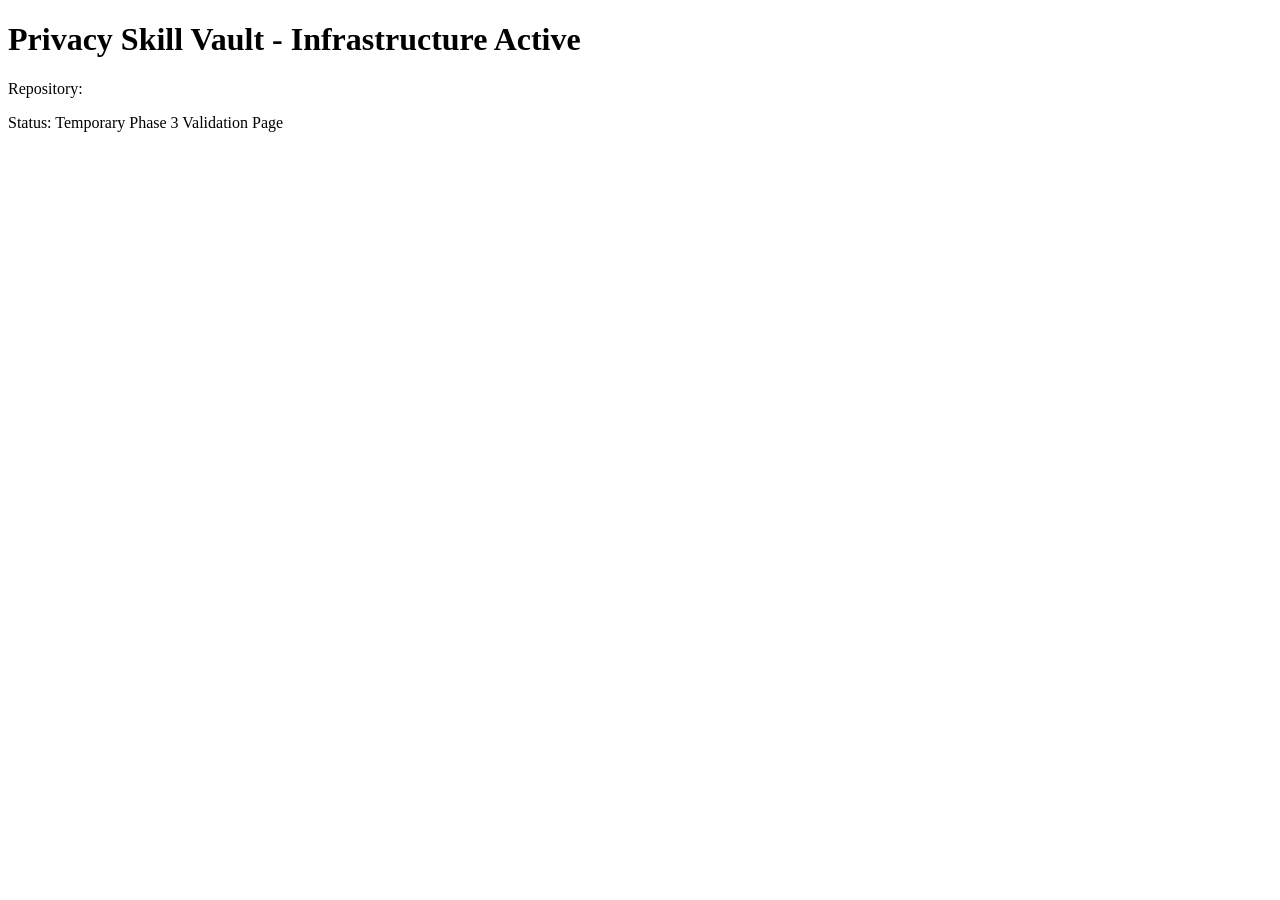
==== index.html @ 4895da02 "Add initial HTML structure for privacy skill vault" ====
<!DOCTYPE html>
<html lang="en">
<head>
    <meta charset="UTF-8">
    <title>Privacy Skill Vault - Infrastructure Test</title>
</head>
<body>
    <h1>Privacy Skill Vault - Infrastructure Active</h1>
    <p>Repository: <tools-vault></p>
    <p>Status: Temporary Phase 3 Validation Page</p>
</body>
</html>
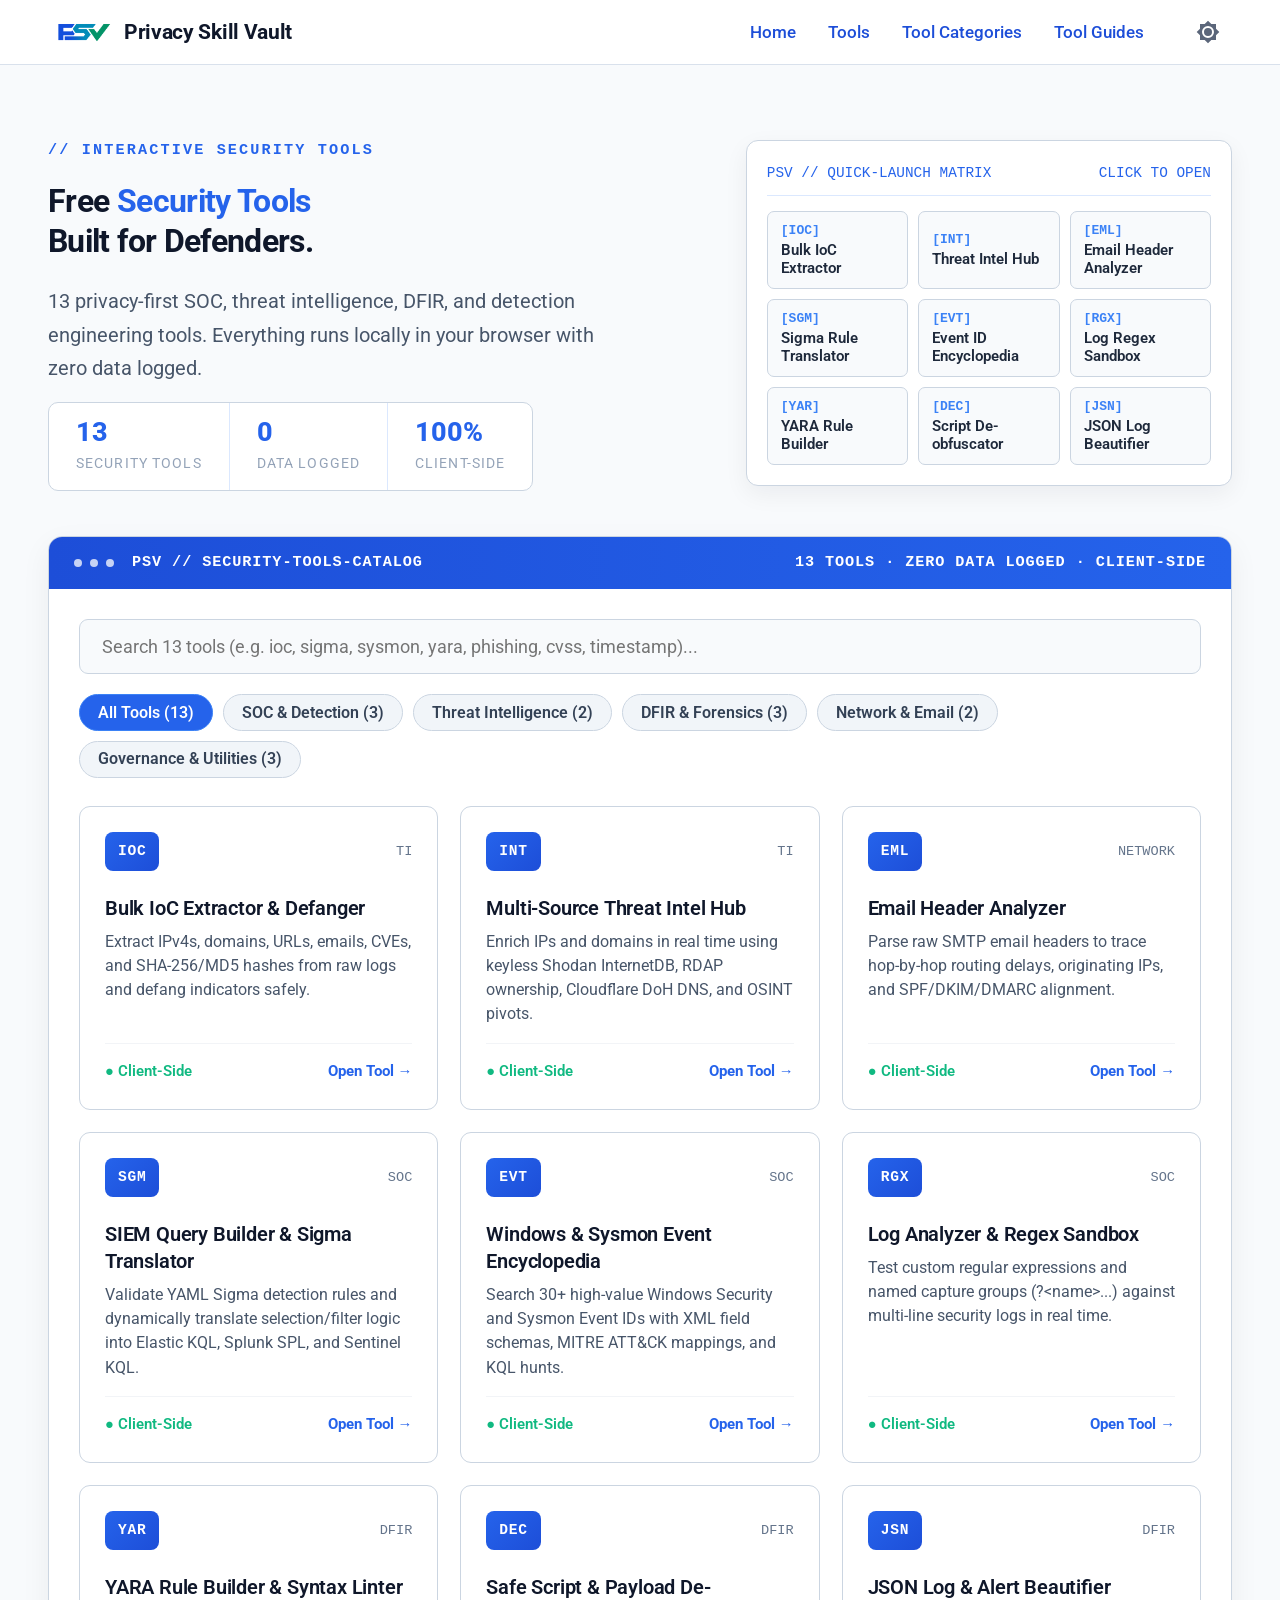
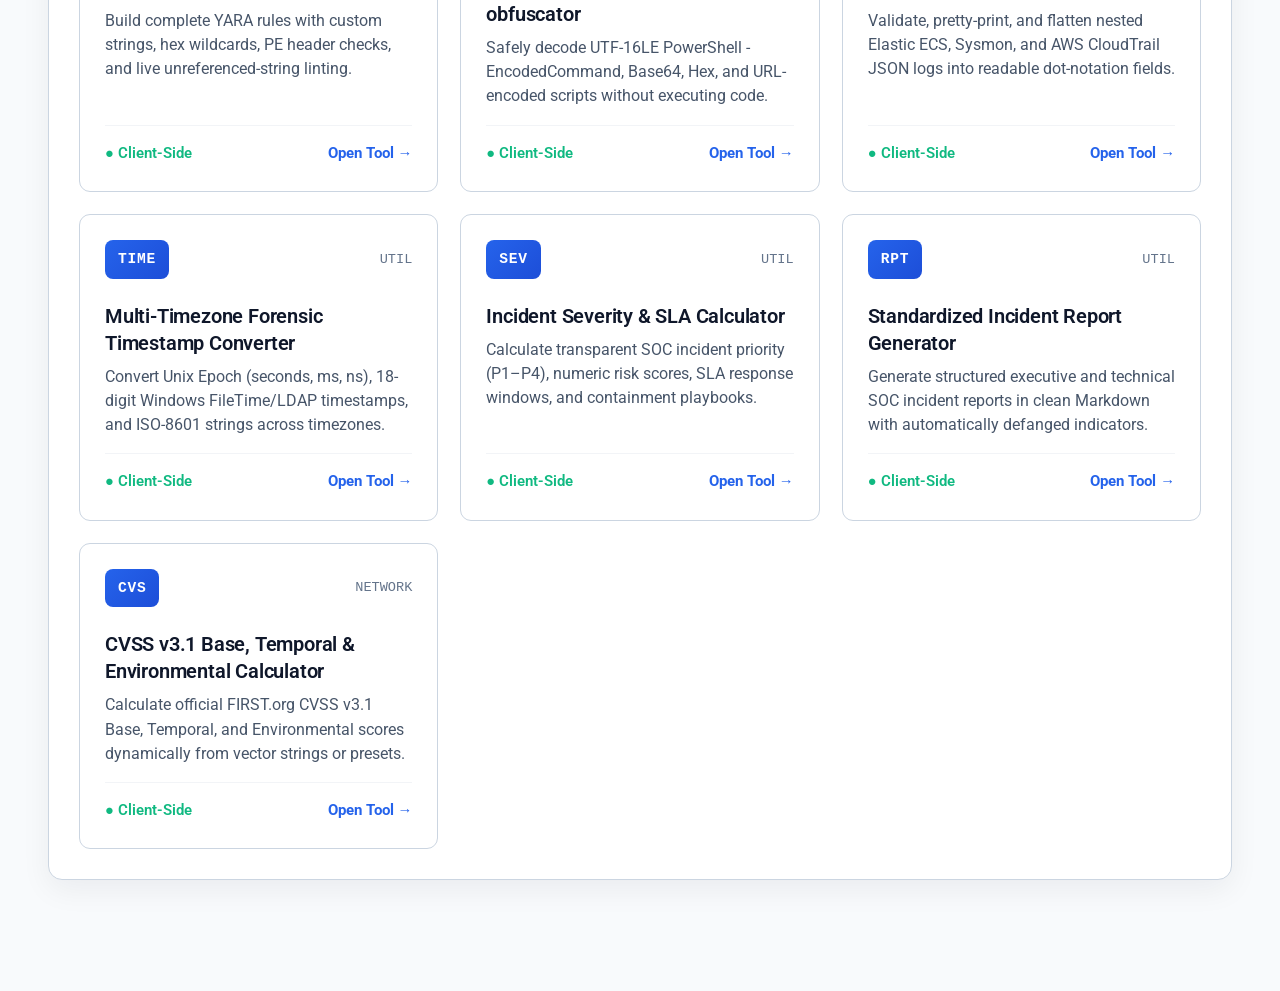
==== commit b11ad8e7: "Deployed 939da34 with MkDocs version: 1.6.1" ====
--- a/index.html
+++ b/index.html
@@ -1,12 +1,346 @@
-<!DOCTYPE html>
-<html lang="en">
-<head>
-    <meta charset="UTF-8">
-    <title>Privacy Skill Vault - Infrastructure Test</title>
-</head>
-<body>
-    <h1>Privacy Skill Vault - Infrastructure Active</h1>
-    <p>Repository: <tools-vault></p>
-    <p>Status: Temporary Phase 3 Validation Page</p>
-</body>
-</html>
+
+<!doctype html>
+<html lang="en" class="no-js">
+  <head>
+    
+      <meta charset="utf-8">
+      <meta name="viewport" content="width=device-width,initial-scale=1">
+      
+        <meta name="description" content="Privacy-first browser-based SOC and blue-team utilities">
+      
+      
+        <meta name="author" content="Privacy Skill Vault">
+      
+      
+        <link rel="canonical" href="https://tools.privacyskillvault.com/">
+      
+      
+      
+      
+        
+      
+      
+      <link rel="icon" href="assets/branding/favicon.ico">
+      <meta name="generator" content="mkdocs-1.6.1, mkdocs-material-9.7.7">
+    
+    
+      
+        <title>Privacy Skill Vault</title>
+      
+    
+    
+      <link rel="stylesheet" href="assets/stylesheets/main.ec1eaa64.min.css">
+      
+        
+        <link rel="stylesheet" href="assets/stylesheets/palette.ab4e12ef.min.css">
+      
+      
+
+
+    
+    
+      
+    
+    
+      
+        
+        
+        <link rel="preconnect" href="https://fonts.gstatic.com" crossorigin>
+        <link rel="stylesheet" href="https://fonts.googleapis.com/css?family=Roboto:300,300i,400,400i,700,700i%7CRoboto+Mono:400,400i,700,700i&display=fallback">
+        <style>:root{--md-text-font:"Roboto";--md-code-font:"Roboto Mono"}</style>
+      
+    
+    
+      <link rel="stylesheet" href="assets/css/psv-tools.css">
+    
+      <link rel="stylesheet" href="stylesheets/extra.css">
+    
+      <link rel="stylesheet" href="stylesheets/tools.css">
+    
+    <script>__md_scope=new URL(".",location),__md_hash=e=>[...e].reduce(((e,_)=>(e<<5)-e+_.charCodeAt(0)),0),__md_get=(e,_=localStorage,t=__md_scope)=>JSON.parse(_.getItem(t.pathname+"."+e)),__md_set=(e,_,t=localStorage,a=__md_scope)=>{try{t.setItem(a.pathname+"."+e,JSON.stringify(_))}catch(e){}}</script>
+    
+      
+
+    
+    
+  </head>
+  
+  
+    
+    
+      
+    
+    
+    
+    
+    <body dir="ltr" data-md-color-scheme="default" data-md-color-primary="slate" data-md-color-accent="indigo">
+  
+    
+    <input class="md-toggle" data-md-toggle="drawer" type="checkbox" id="__drawer" autocomplete="off">
+    <input class="md-toggle" data-md-toggle="search" type="checkbox" id="__search" autocomplete="off">
+    <label class="md-overlay" for="__drawer"></label>
+    <div data-md-component="skip">
+      
+        
+        <a href="#security-tools" class="md-skip">
+          Skip to content
+        </a>
+      
+    </div>
+    <div data-md-component="announce">
+      
+    </div>
+    
+    
+      <header class="md-header" data-md-component="header">
+  <nav class="md-header__inner md-grid" aria-label="header.title">
+    <a href="https://tools.privacyskillvault.com/" title="Privacy Skill Vault" class="md-header__button md-logo" aria-label="Privacy Skill Vault">
+      <img src="assets/branding/PSV-colored.png" alt="Privacy Skill Vault Logo">
+    </a>
+    <div class="md-header__title" data-md-component="header-title">
+      <div class="md-header__ellipsis">
+        <span class="psv-brand-title">Privacy Skill Vault</span>
+      </div>
+    </div>
+    <nav id="psv-global-nav" class="psv-global-nav" aria-label="Global Navigation">
+      <ul class="psv-global-nav__list">
+        <li class="psv-global-nav__item">
+          <a href="." class="psv-global-nav__link">Home</a>
+        </li>
+        <li class="psv-global-nav__item">
+          <a href="tools/" class="psv-global-nav__link">Tools</a>
+        </li>
+        <li class="psv-global-nav__item">
+          <a href="tool-categories/" class="psv-global-nav__link">Tool Categories</a>
+        </li>
+        <li class="psv-global-nav__item">
+          <a href="tool-guides/" class="psv-global-nav__link">Tool Guides</a>
+        </li>
+      </ul>
+    </nav>
+    
+      
+        <form class="md-header__option" data-md-component="palette">
+  
+    
+    
+    
+    <input class="md-option" data-md-color-media="(prefers-color-scheme: light)" data-md-color-scheme="default" data-md-color-primary="slate" data-md-color-accent="indigo"  aria-label="Switch to dark mode"  type="radio" name="__palette" id="__palette_0">
+    
+      <label class="md-header__button md-icon" title="Switch to dark mode" for="__palette_1" hidden>
+        <svg xmlns="http://www.w3.org/2000/svg" viewBox="0 0 24 24"><path d="M12 8a4 4 0 0 0-4 4 4 4 0 0 0 4 4 4 4 0 0 0 4-4 4 4 0 0 0-4-4m0 10a6 6 0 0 1-6-6 6 6 0 0 1 6-6 6 6 0 0 1 6 6 6 6 0 0 1-6 6m8-9.31V4h-4.69L12 .69 8.69 4H4v4.69L.69 12 4 15.31V20h4.69L12 23.31 15.31 20H20v-4.69L23.31 12z"/></svg>
+      </label>
+    
+  
+    
+    
+    
+    <input class="md-option" data-md-color-media="(prefers-color-scheme: dark)" data-md-color-scheme="slate" data-md-color-primary="slate" data-md-color-accent="cyan"  aria-label="Switch to light mode"  type="radio" name="__palette" id="__palette_1">
+    
+      <label class="md-header__button md-icon" title="Switch to light mode" for="__palette_0" hidden>
+        <svg xmlns="http://www.w3.org/2000/svg" viewBox="0 0 24 24"><path d="M12 18c-.89 0-1.74-.2-2.5-.55C11.56 16.5 13 14.42 13 12s-1.44-4.5-3.5-5.45C10.26 6.2 11.11 6 12 6a6 6 0 0 1 6 6 6 6 0 0 1-6 6m8-9.31V4h-4.69L12 .69 8.69 4H4v4.69L.69 12 4 15.31V20h4.69L12 23.31 15.31 20H20v-4.69L23.31 12z"/></svg>
+      </label>
+    
+  
+</form>
+      
+    
+    <button
+      type="button"
+      class="psv-mobile-menu-toggle"
+      aria-expanded="false"
+      aria-controls="psv-global-nav"
+      aria-label="Toggle navigation menu"
+      onclick="
+        const nav = document.getElementById('psv-global-nav');
+        const isOpen = nav.classList.toggle('psv-global-nav--open');
+        this.setAttribute('aria-expanded', isOpen ? 'true' : 'false');
+      "
+      onkeydown="
+        if (event.key === 'Enter' || event.key === ' ') {
+          event.preventDefault();
+          const nav = document.getElementById('psv-global-nav');
+          const isOpen = nav.classList.toggle('psv-global-nav--open');
+          this.setAttribute('aria-expanded', isOpen ? 'true' : 'false');
+        }
+      "
+    >
+      <svg xmlns="http://www.w3.org/2000/svg" viewBox="0 0 24 24" width="24" height="24" fill="none" stroke="currentColor" stroke-width="2" stroke-linecap="round" stroke-linejoin="round">
+        <line x1="3" y1="12" x2="21" y2="12"></line>
+        <line x1="3" y1="6" x2="21" y2="6"></line>
+        <line x1="3" y1="18" x2="21" y2="18"></line>
+      </svg>
+    </button>
+  </nav>
+</header>
+    
+    <div class="md-container" data-md-component="container">
+      
+      
+        
+          
+        
+      
+      <main class="md-main" data-md-component="main">
+        <div class="md-main__inner md-grid">
+          
+            
+              
+              <div class="md-sidebar md-sidebar--primary" data-md-component="sidebar" data-md-type="navigation" >
+                <div class="md-sidebar__scrollwrap">
+                  <div class="md-sidebar__inner">
+                    
+
+
+
+<nav class="md-nav md-nav--primary" aria-label="Navigation" data-md-level="0">
+  <label class="md-nav__title" for="__drawer">
+    <a href="." title="Privacy Skill Vault" class="md-nav__button md-logo" aria-label="Privacy Skill Vault" data-md-component="logo">
+      
+  <img src="assets/branding/PSV-colored.png" alt="logo">
+
+    </a>
+    Privacy Skill Vault
+  </label>
+  
+  <ul class="md-nav__list" data-md-scrollfix>
+    
+      
+      
+  
+  
+    
+  
+  
+  
+    <li class="md-nav__item md-nav__item--active">
+      
+      <input class="md-nav__toggle md-toggle" type="checkbox" id="__toc">
+      
+      
+        
+      
+      
+      <a href="." class="md-nav__link md-nav__link--active">
+        
+  
+  
+  <span class="md-ellipsis">
+    
+  
+    Tools
+  
+
+    
+  </span>
+  
+  
+
+      </a>
+      
+    </li>
+  
+
+    
+  </ul>
+</nav>
+                  </div>
+                </div>
+              </div>
+            
+            
+              
+              <div class="md-sidebar md-sidebar--secondary" data-md-component="sidebar" data-md-type="toc" >
+                <div class="md-sidebar__scrollwrap">
+                  <div class="md-sidebar__inner">
+                    
+
+<nav class="md-nav md-nav--secondary" aria-label="Table of contents">
+  
+  
+  
+    
+  
+  
+</nav>
+                  </div>
+                </div>
+              </div>
+            
+          
+          
+            <div class="md-content" data-md-component="content">
+              
+              <article class="md-content__inner md-typeset">
+                
+                  
+
+
+
+<h1 id="security-tools">Security Tools<a class="headerlink" href="#security-tools" title="Permanent link">&para;</a></h1>
+<div id="psv-workbench-root"></div>
+
+
+
+
+
+
+
+
+
+
+
+
+                
+              </article>
+            </div>
+          
+          
+<script>var target=document.getElementById(location.hash.slice(1));target&&target.name&&(target.checked=target.name.startsWith("__tabbed_"))</script>
+        </div>
+        
+          <button type="button" class="md-top md-icon" data-md-component="top" hidden>
+  
+  <svg xmlns="http://www.w3.org/2000/svg" viewBox="0 0 24 24"><path d="M13 20h-2V8l-5.5 5.5-1.42-1.42L12 4.16l7.92 7.92-1.42 1.42L13 8z"/></svg>
+  Back to top
+</button>
+        
+      </main>
+      
+        <footer class="md-footer">
+  
+  <div class="md-footer-meta md-typeset">
+    <div class="md-footer-meta__inner md-grid">
+      <div class="md-copyright">
+  
+  
+    Made with
+    <a href="https://squidfunk.github.io/mkdocs-material/" target="_blank" rel="noopener">
+      Material for MkDocs
+    </a>
+  
+</div>
+      
+    </div>
+  </div>
+</footer>
+      
+    </div>
+    <div class="md-dialog" data-md-component="dialog">
+      <div class="md-dialog__inner md-typeset"></div>
+    </div>
+    
+    
+    
+      
+      
+      <script id="__config" type="application/json">{"annotate": null, "base": ".", "features": ["navigation.instant", "navigation.tracking", "navigation.top", "content.code.copy", "content.action.view"], "search": "assets/javascripts/workers/search.2c215733.min.js", "tags": null, "translations": {"clipboard.copied": "Copied to clipboard", "clipboard.copy": "Copy to clipboard", "search.result.more.one": "1 more on this page", "search.result.more.other": "# more on this page", "search.result.none": "No matching documents", "search.result.one": "1 matching document", "search.result.other": "# matching documents", "search.result.placeholder": "Type to start searching", "search.result.term.missing": "Missing", "select.version": "Select version"}, "version": null}</script>
+    
+    
+      <script src="assets/javascripts/bundle.d7400e89.min.js"></script>
+      
+        <script src="javascripts/tools.js"></script>
+      
+    
+  </body>
+</html>
--- a/assets/stylesheets/main.ec1eaa64.min.css
+++ b/assets/stylesheets/main.ec1eaa64.min.css
@@ -0,0 +1 @@
+@charset "UTF-8";html{-webkit-text-size-adjust:none;-moz-text-size-adjust:none;text-size-adjust:none;box-sizing:border-box}*,:after,:before{box-sizing:inherit}@media (prefers-reduced-motion){*,:after,:before{transition:none!important}}body{margin:0}a,button,input,label{-webkit-tap-highlight-color:transparent}a{color:inherit;text-decoration:none}hr{border:0;box-sizing:initial;display:block;height:.05rem;overflow:visible;padding:0}small{font-size:80%}sub,sup{line-height:1em}img{border-style:none}table{border-collapse:initial;border-spacing:0}td,th{font-weight:400;vertical-align:top}button{background:#0000;border:0;font-family:inherit;font-size:inherit;margin:0;padding:0}input{border:0;outline:none}:root{--md-primary-fg-color:#4051b5;--md-primary-fg-color--light:#5d6cc0;--md-primary-fg-color--dark:#303fa1;--md-primary-bg-color:#fff;--md-primary-bg-color--light:#ffffffb3;--md-accent-fg-color:#526cfe;--md-accent-fg-color--transparent:#526cfe1a;--md-accent-bg-color:#fff;--md-accent-bg-color--light:#ffffffb3}[data-md-color-scheme=default]{color-scheme:light}[data-md-color-scheme=default] img[src$="#gh-dark-mode-only"],[data-md-color-scheme=default] img[src$="#only-dark"]{display:none}:root,[data-md-color-scheme=default]{--md-hue:225deg;--md-default-fg-color:#000000de;--md-default-fg-color--light:#0000008a;--md-default-fg-color--lighter:#00000052;--md-default-fg-color--lightest:#00000012;--md-default-bg-color:#fff;--md-default-bg-color--light:#ffffffb3;--md-default-bg-color--lighter:#ffffff4d;--md-default-bg-color--lightest:#ffffff1f;--md-code-fg-color:#36464e;--md-code-bg-color:#f5f5f5;--md-code-bg-color--light:#f5f5f5b3;--md-code-bg-color--lighter:#f5f5f54d;--md-code-hl-color:#4287ff;--md-code-hl-color--light:#4287ff1a;--md-code-hl-number-color:#d52a2a;--md-code-hl-special-color:#db1457;--md-code-hl-function-color:#a846b9;--md-code-hl-constant-color:#6e59d9;--md-code-hl-keyword-color:#3f6ec6;--md-code-hl-string-color:#1c7d4d;--md-code-hl-name-color:var(--md-code-fg-color);--md-code-hl-operator-color:var(--md-default-fg-color--light);--md-code-hl-punctuation-color:var(--md-default-fg-color--light);--md-code-hl-comment-color:var(--md-default-fg-color--light);--md-code-hl-generic-color:var(--md-default-fg-color--light);--md-code-hl-variable-color:var(--md-default-fg-color--light);--md-typeset-color:var(--md-default-fg-color);--md-typeset-a-color:var(--md-primary-fg-color);--md-typeset-del-color:#f5503d26;--md-typeset-ins-color:#0bd57026;--md-typeset-kbd-color:#fafafa;--md-typeset-kbd-accent-color:#fff;--md-typeset-kbd-border-color:#b8b8b8;--md-typeset-mark-color:#ffff0080;--md-typeset-table-color:#0000001f;--md-typeset-table-color--light:rgba(0,0,0,.035);--md-admonition-fg-color:var(--md-default-fg-color);--md-admonition-bg-color:var(--md-default-bg-color);--md-warning-fg-color:#000000de;--md-warning-bg-color:#ff9;--md-footer-fg-color:#fff;--md-footer-fg-color--light:#ffffffb3;--md-footer-fg-color--lighter:#ffffff73;--md-footer-bg-color:#000000de;--md-footer-bg-color--dark:#00000052;--md-shadow-z1:0 0.2rem 0.5rem #0000000d,0 0 0.05rem #0000001a;--md-shadow-z2:0 0.2rem 0.5rem #0000001a,0 0 0.05rem #00000040;--md-shadow-z3:0 0.2rem 0.5rem #0003,0 0 0.05rem #00000059}.md-icon svg{fill:currentcolor;display:block;height:1.2rem;width:1.2rem}body{-webkit-font-smoothing:antialiased;-moz-osx-font-smoothing:grayscale;--md-text-font-family:var(--md-text-font,_),-apple-system,BlinkMacSystemFont,Helvetica,Arial,sans-serif;--md-code-font-family:var(--md-code-font,_),SFMono-Regular,Consolas,Menlo,monospace}aside,body,input{font-feature-settings:"kern","liga";color:var(--md-typeset-color);font-family:var(--md-text-font-family)}code,kbd,pre{font-feature-settings:"kern";font-family:var(--md-code-font-family)}:root{--md-typeset-table-sort-icon:url('data:image/svg+xml;charset=utf-8,<svg xmlns="http://www.w3.org/2000/svg" viewBox="0 0 24 24"><path d="m18 21-4-4h3V7h-3l4-4 4 4h-3v10h3M2 19v-2h10v2M2 13v-2h7v2M2 7V5h4v2z"/></svg>');--md-typeset-table-sort-icon--asc:url('data:image/svg+xml;charset=utf-8,<svg xmlns="http://www.w3.org/2000/svg" viewBox="0 0 24 24"><path d="M19 17h3l-4 4-4-4h3V3h2M2 17h10v2H2M6 5v2H2V5m0 6h7v2H2z"/></svg>');--md-typeset-table-sort-icon--desc:url('data:image/svg+xml;charset=utf-8,<svg xmlns="http://www.w3.org/2000/svg" viewBox="0 0 24 24"><path d="M19 7h3l-4-4-4 4h3v14h2M2 17h10v2H2M6 5v2H2V5m0 6h7v2H2z"/></svg>')}.md-typeset{-webkit-print-color-adjust:exact;color-adjust:exact;font-size:.8rem;line-height:1.6;overflow-wrap:break-word}@media print{.md-typeset{font-size:.68rem}}.md-typeset blockquote,.md-typeset dl,.md-typeset figure,.md-typeset ol,.md-typeset pre,.md-typeset ul{margin-bottom:1em;margin-top:1em}.md-typeset h1{color:var(--md-default-fg-color--light);font-size:2em;line-height:1.3;margin:0 0 1.25em}.md-typeset h1,.md-typeset h2{font-weight:300;letter-spacing:-.01em}.md-typeset h2{font-size:1.5625em;line-height:1.4;margin:1.6em 0 .64em}.md-typeset h3{font-size:1.25em;font-weight:400;letter-spacing:-.01em;line-height:1.5;margin:1.6em 0 .8em}.md-typeset h2+h3{margin-top:.8em}.md-typeset h4{font-weight:700;letter-spacing:-.01em;margin:1em 0}.md-typeset h5,.md-typeset h6{color:var(--md-default-fg-color--light);font-size:.8em;font-weight:700;letter-spacing:-.01em;margin:1.25em 0}.md-typeset h5{text-transform:uppercase}.md-typeset h5 code{text-transform:none}.md-typeset hr{border-bottom:.05rem solid var(--md-default-fg-color--lightest);display:flow-root;margin:1.5em 0}.md-typeset a{color:var(--md-typeset-a-color);word-break:break-word}.md-typeset a,.md-typeset a:before{transition:color 125ms}.md-typeset a:focus,.md-typeset a:hover{color:var(--md-accent-fg-color)}.md-typeset a:focus code,.md-typeset a:hover code{background-color:var(--md-accent-fg-color--transparent);color:var(--md-accent-fg-color)}.md-typeset a code{color:var(--md-typeset-a-color)}.md-typeset a.focus-visible{outline-color:var(--md-accent-fg-color);outline-offset:.2rem}.md-typeset code,.md-typeset kbd,.md-typeset pre{color:var(--md-code-fg-color);direction:ltr;font-variant-ligatures:none;transition:background-color 125ms}@media print{.md-typeset code,.md-typeset kbd,.md-typeset pre{white-space:pre-wrap}}.md-typeset code{background-color:var(--md-code-bg-color);border-radius:.1rem;-webkit-box-decoration-break:clone;box-decoration-break:clone;font-size:.85em;padding:0 .2941176471em;transition:color 125ms,background-color 125ms;word-break:break-word}.md-typeset code:not(.focus-visible){-webkit-tap-highlight-color:transparent;outline:none}.md-typeset pre{display:flow-root;line-height:1.4;position:relative}.md-typeset pre>code{-webkit-box-decoration-break:slice;box-decoration-break:slice;box-shadow:none;display:block;margin:0;outline-color:var(--md-accent-fg-color);overflow:auto;padding:.7720588235em 1.1764705882em;scrollbar-color:var(--md-default-fg-color--lighter) #0000;scrollbar-width:thin;touch-action:auto;word-break:normal}.md-typeset pre>code:hover{scrollbar-color:var(--md-accent-fg-color) #0000}.md-typeset pre>code::-webkit-scrollbar{height:.2rem;width:.2rem}.md-typeset pre>code::-webkit-scrollbar-thumb{background-color:var(--md-default-fg-color--lighter)}.md-typeset pre>code::-webkit-scrollbar-thumb:hover{background-color:var(--md-accent-fg-color)}.md-typeset kbd{background-color:var(--md-typeset-kbd-color);border-radius:.1rem;box-shadow:0 .1rem 0 .05rem var(--md-typeset-kbd-border-color),0 .1rem 0 var(--md-typeset-kbd-border-color),0 -.1rem .2rem var(--md-typeset-kbd-accent-color) inset;color:var(--md-default-fg-color);display:inline-block;font-size:.75em;padding:0 .6666666667em;vertical-align:text-top;word-break:break-word}.md-typeset mark{background-color:var(--md-typeset-mark-color);-webkit-box-decoration-break:clone;box-decoration-break:clone;color:inherit;word-break:break-word}.md-typeset abbr{cursor:help;text-decoration:none}.md-typeset [data-preview],.md-typeset abbr{border-bottom:.05rem dotted var(--md-default-fg-color--light)}.md-typeset small{opacity:.75}[dir=ltr] .md-typeset sub,[dir=ltr] .md-typeset sup{margin-left:.078125em}[dir=rtl] .md-typeset sub,[dir=rtl] .md-typeset sup{margin-right:.078125em}[dir=ltr] .md-typeset blockquote{padding-left:.6rem}[dir=rtl] .md-typeset blockquote{padding-right:.6rem}[dir=ltr] .md-typeset blockquote{border-left:.2rem solid var(--md-default-fg-color--lighter)}[dir=rtl] .md-typeset blockquote{border-right:.2rem solid var(--md-default-fg-color--lighter)}.md-typeset blockquote{color:var(--md-default-fg-color--light);margin-left:0;margin-right:0}.md-typeset ul{list-style-type:disc}.md-typeset ul[type]{list-style-type:revert-layer}[dir=ltr] .md-typeset ol,[dir=ltr] .md-typeset ul{margin-left:.625em}[dir=rtl] .md-typeset ol,[dir=rtl] .md-typeset ul{margin-right:.625em}.md-typeset ol,.md-typeset ul{padding:0}.md-typeset ol:not([hidden]),.md-typeset ul:not([hidden]){display:flow-root}.md-typeset ol ol,.md-typeset ul ol{list-style-type:lower-alpha}.md-typeset ol ol ol,.md-typeset ul ol ol{list-style-type:lower-roman}.md-typeset ol ol ol ol,.md-typeset ul ol ol ol{list-style-type:upper-alpha}.md-typeset ol ol ol ol ol,.md-typeset ul ol ol ol ol{list-style-type:upper-roman}.md-typeset ol[type],.md-typeset ul[type]{list-style-type:revert-layer}[dir=ltr] .md-typeset ol li,[dir=ltr] .md-typeset ul li{margin-left:1.25em}[dir=rtl] .md-typeset ol li,[dir=rtl] .md-typeset ul li{margin-right:1.25em}.md-typeset ol li,.md-typeset ul li{margin-bottom:.5em}.md-typeset ol li blockquote,.md-typeset ol li p,.md-typeset ul li blockquote,.md-typeset ul li p{margin:.5em 0}.md-typeset ol li:last-child,.md-typeset ul li:last-child{margin-bottom:0}[dir=ltr] .md-typeset ol li ol,[dir=ltr] .md-typeset ol li ul,[dir=ltr] .md-typeset ul li ol,[dir=ltr] .md-typeset ul li ul{margin-left:.625em}[dir=rtl] .md-typeset ol li ol,[dir=rtl] .md-typeset ol li ul,[dir=rtl] .md-typeset ul li ol,[dir=rtl] .md-typeset ul li ul{margin-right:.625em}.md-typeset ol li ol,.md-typeset ol li ul,.md-typeset ul li ol,.md-typeset ul li ul{margin-bottom:.5em;margin-top:.5em}[dir=ltr] .md-typeset dd{margin-left:1.875em}[dir=rtl] .md-typeset dd{margin-right:1.875em}.md-typeset dd{margin-bottom:1.5em;margin-top:1em}.md-typeset img,.md-typeset svg,.md-typeset video{height:auto;max-width:100%}.md-typeset img[align=left]{margin:1em 1em 1em 0}.md-typeset img[align=right]{margin:1em 0 1em 1em}.md-typeset img[align]:only-child{margin-top:0}.md-typeset figure{display:flow-root;margin:1em auto;max-width:100%;text-align:center;width:fit-content}.md-typeset figure img{display:block;margin:0 auto}.md-typeset figcaption{font-style:italic;margin:1em auto;max-width:24rem}.md-typeset iframe{max-width:100%}.md-typeset table:not([class]){background-color:var(--md-default-bg-color);border:.05rem solid var(--md-typeset-table-color);border-radius:.1rem;display:inline-block;font-size:.64rem;max-width:100%;overflow:auto;touch-action:auto}@media print{.md-typeset table:not([class]){display:table}}.md-typeset table:not([class])+*{margin-top:1.5em}.md-typeset table:not([class]) td>:first-child,.md-typeset table:not([class]) th>:first-child{margin-top:0}.md-typeset table:not([class]) td>:last-child,.md-typeset table:not([class]) th>:last-child{margin-bottom:0}.md-typeset table:not([class]) td:not([align]),.md-typeset table:not([class]) th:not([align]){text-align:left}[dir=rtl] .md-typeset table:not([class]) td:not([align]),[dir=rtl] .md-typeset table:not([class]) th:not([align]){text-align:right}.md-typeset table:not([class]) th{font-weight:700;min-width:5rem;padding:.9375em 1.25em;vertical-align:top}.md-typeset table:not([class]) td{border-top:.05rem solid var(--md-typeset-table-color);padding:.9375em 1.25em;vertical-align:top}.md-typeset table:not([class]) tbody tr{transition:background-color 125ms}.md-typeset table:not([class]) tbody tr:hover{background-color:var(--md-typeset-table-color--light);box-shadow:0 .05rem 0 var(--md-default-bg-color) inset}.md-typeset table:not([class]) a{word-break:normal}.md-typeset table th[role=columnheader]{cursor:pointer}[dir=ltr] .md-typeset table th[role=columnheader]:after{margin-left:.5em}[dir=rtl] .md-typeset table th[role=columnheader]:after{margin-right:.5em}.md-typeset table th[role=columnheader]:after{content:"";display:inline-block;height:1.2em;-webkit-mask-image:var(--md-typeset-table-sort-icon);mask-image:var(--md-typeset-table-sort-icon);-webkit-mask-repeat:no-repeat;mask-repeat:no-repeat;-webkit-mask-size:contain;mask-size:contain;transition:background-color 125ms;vertical-align:text-bottom;width:1.2em}.md-typeset table th[role=columnheader]:hover:after{background-color:var(--md-default-fg-color--lighter)}.md-typeset table th[role=columnheader][aria-sort=ascending]:after{background-color:var(--md-default-fg-color--light);-webkit-mask-image:var(--md-typeset-table-sort-icon--asc);mask-image:var(--md-typeset-table-sort-icon--asc)}.md-typeset table th[role=columnheader][aria-sort=descending]:after{background-color:var(--md-default-fg-color--light);-webkit-mask-image:var(--md-typeset-table-sort-icon--desc);mask-image:var(--md-typeset-table-sort-icon--desc)}.md-typeset__scrollwrap{margin:1em -.8rem;overflow-x:auto;touch-action:auto}.md-typeset__table{display:inline-block;margin-bottom:.5em;padding:0 .8rem}@media print{.md-typeset__table{display:block}}html .md-typeset__table table{display:table;margin:0;overflow:hidden;width:100%}@media screen and (max-width:44.984375em){.md-content__inner>pre{margin:1em -.8rem}.md-content__inner>pre code{border-radius:0}}.md-typeset .md-author{border-radius:100%;display:block;flex-shrink:0;height:1.6rem;overflow:hidden;position:relative;transition:color 125ms,transform 125ms;width:1.6rem}.md-typeset .md-author img{display:block}.md-typeset .md-author--more{background:var(--md-default-fg-color--lightest);color:var(--md-default-fg-color--lighter);font-size:.6rem;font-weight:700;line-height:1.6rem;text-align:center}.md-typeset .md-author--long{height:2.4rem;width:2.4rem}.md-typeset a.md-author{transform:scale(1)}.md-typeset a.md-author img{border-radius:100%;filter:grayscale(100%) opacity(75%);transition:filter 125ms}.md-typeset a.md-author:focus,.md-typeset a.md-author:hover{transform:scale(1.1);z-index:1}.md-typeset a.md-author:focus img,.md-typeset a.md-author:hover img{filter:grayscale(0)}.md-banner{background-color:var(--md-footer-bg-color);color:var(--md-footer-fg-color);overflow:auto}@media print{.md-banner{display:none}}.md-banner--warning{background-color:var(--md-warning-bg-color);color:var(--md-warning-fg-color)}.md-banner__inner{font-size:.7rem;margin:.6rem auto;padding:0 .8rem}[dir=ltr] .md-banner__button{float:right}[dir=rtl] .md-banner__button{float:left}.md-banner__button{color:inherit;cursor:pointer;transition:opacity .25s}.no-js .md-banner__button{display:none}.md-banner__button:hover{opacity:.7}html{font-size:125%;height:100%;overflow-x:hidden}@media screen and (min-width:100em){html{font-size:137.5%}}@media screen and (min-width:125em){html{font-size:150%}}body{background-color:var(--md-default-bg-color);display:flex;flex-direction:column;font-size:.5rem;min-height:100%;position:relative;width:100%}@media print{body{display:block}}@media screen and (max-width:59.984375em){body[data-md-scrolllock]{position:fixed}}.md-grid{margin-left:auto;margin-right:auto;max-width:61rem}.md-container{display:flex;flex-direction:column;flex-grow:1}@media print{.md-container{display:block}}.md-main{flex-grow:1}.md-main__inner{display:flex;height:100%;margin-top:1.5rem}.md-ellipsis{overflow:hidden;text-overflow:ellipsis}.md-toggle{display:none}.md-option{height:0;opacity:0;position:absolute;width:0}.md-option:checked+label:not([hidden]){display:block}.md-option.focus-visible+label{outline-color:var(--md-accent-fg-color);outline-style:auto}.md-skip{background-color:var(--md-default-fg-color);border-radius:.1rem;color:var(--md-default-bg-color);font-size:.64rem;margin:.5rem;opacity:0;outline-color:var(--md-accent-fg-color);padding:.3rem .5rem;position:fixed;transform:translateY(.4rem);z-index:-1}.md-skip:focus{opacity:1;transform:translateY(0);transition:transform .25s cubic-bezier(.4,0,.2,1),opacity 175ms 75ms;z-index:10}@page{margin:25mm}:root{--md-clipboard-icon:url('data:image/svg+xml;charset=utf-8,<svg xmlns="http://www.w3.org/2000/svg" viewBox="0 0 24 24"><path d="M19 21H8V7h11m0-2H8a2 2 0 0 0-2 2v14a2 2 0 0 0 2 2h11a2 2 0 0 0 2-2V7a2 2 0 0 0-2-2m-3-4H4a2 2 0 0 0-2 2v14h2V3h12z"/></svg>')}.md-clipboard{border-radius:.1rem;color:var(--md-default-fg-color--lightest);cursor:pointer;height:1.5em;outline-color:var(--md-accent-fg-color);outline-offset:.1rem;transition:color .25s;width:1.5em;z-index:1}@media print{.md-clipboard{display:none}}.md-clipboard:not(.focus-visible){-webkit-tap-highlight-color:transparent;outline:none}:hover>.md-clipboard{color:var(--md-default-fg-color--light)}.md-clipboard:focus,.md-clipboard:hover{color:var(--md-accent-fg-color)}.md-clipboard:after{background-color:currentcolor;content:"";display:block;height:1.125em;margin:0 auto;-webkit-mask-image:var(--md-clipboard-icon);mask-image:var(--md-clipboard-icon);-webkit-mask-position:center;mask-position:center;-webkit-mask-repeat:no-repeat;mask-repeat:no-repeat;-webkit-mask-size:contain;mask-size:contain;width:1.125em}.md-clipboard--inline{cursor:pointer}.md-clipboard--inline code{transition:color .25s,background-color .25s}.md-clipboard--inline:focus code,.md-clipboard--inline:hover code{background-color:var(--md-accent-fg-color--transparent);color:var(--md-accent-fg-color)}:root{--md-code-select-icon:url('data:image/svg+xml;charset=utf-8,<svg xmlns="http://www.w3.org/2000/svg" viewBox="0 0 24 24"><path d="M19 19h-4v2h4c1.1 0 2-.9 2-2v-4h-2m0-12h-4v2h4v4h2V5c0-1.1-.9-2-2-2M5 5h4V3H5c-1.1 0-2 .9-2 2v4h2m0 6H3v4c0 1.1.9 2 2 2h4v-2H5zm2-4h2v2H7zm4 0h2v2h-2zm4 0h2v2h-2zM7 7h2v2H7zm4 0h2v2h-2zm4 0h2v2h-2zm-8 8h2v2H7zm4 0h2v2h-2zm4 0h2v2h-2z"/></svg>');--md-code-copy-icon:url('data:image/svg+xml;charset=utf-8,<svg xmlns="http://www.w3.org/2000/svg" viewBox="0 0 24 24"><path d="M19 21H8V7h11m0-2H8a2 2 0 0 0-2 2v14a2 2 0 0 0 2 2h11a2 2 0 0 0 2-2V7a2 2 0 0 0-2-2m-3-4H4a2 2 0 0 0-2 2v14h2V3h12z"/></svg>')}.md-typeset .md-code__content{display:grid}.md-code__nav{background-color:var(--md-code-bg-color--lighter);border-radius:.1rem;display:flex;gap:.2rem;padding:.2rem;position:absolute;right:.25em;top:.25em;transition:background-color .25s;z-index:1}:hover>.md-code__nav{background-color:var(--md-code-bg-color--light)}.md-code__button{color:var(--md-default-fg-color--lightest);cursor:pointer;display:block;height:1.5em;outline-color:var(--md-accent-fg-color);outline-offset:.1rem;transition:color .25s;width:1.5em}:hover>*>.md-code__button{color:var(--md-default-fg-color--light)}.md-code__button.focus-visible,.md-code__button:hover{color:var(--md-accent-fg-color)}.md-code__button--active{color:var(--md-default-fg-color)!important}.md-code__button:after{background-color:currentcolor;content:"";display:block;height:1.125em;margin:0 auto;-webkit-mask-position:center;mask-position:center;-webkit-mask-repeat:no-repeat;mask-repeat:no-repeat;-webkit-mask-size:contain;mask-size:contain;width:1.125em}.md-code__button[data-md-type=select]:after{-webkit-mask-image:var(--md-code-select-icon);mask-image:var(--md-code-select-icon)}.md-code__button[data-md-type=copy]:after{-webkit-mask-image:var(--md-code-copy-icon);mask-image:var(--md-code-copy-icon)}@keyframes consent{0%{opacity:0;transform:translateY(100%)}to{opacity:1;transform:translateY(0)}}@keyframes overlay{0%{opacity:0}to{opacity:1}}.md-consent__overlay{animation:overlay .25s both;-webkit-backdrop-filter:blur(.1rem);backdrop-filter:blur(.1rem);background-color:#0000008a;height:100%;opacity:1;position:fixed;top:0;width:100%;z-index:5}.md-consent__inner{animation:consent .5s cubic-bezier(.1,.7,.1,1) both;background-color:var(--md-default-bg-color);border:0;border-radius:.1rem;bottom:0;box-shadow:0 0 .2rem #0000001a,0 .2rem .4rem #0003;max-height:100%;overflow:auto;padding:0;position:fixed;width:100%;z-index:5}.md-consent__form{padding:.8rem}.md-consent__settings{display:none;margin:1em 0}input:checked+.md-consent__settings{display:block}.md-consent__controls{margin-bottom:.8rem}.md-typeset .md-consent__controls .md-button{display:inline}@media screen and (max-width:44.984375em){.md-typeset .md-consent__controls .md-button{display:block;margin-top:.4rem;text-align:center;width:100%}}.md-consent label{cursor:pointer}.md-content{flex-grow:1;min-width:0}.md-content__inner{margin:0 .8rem 1.2rem;padding-top:.6rem}@media screen and (min-width:76.25em){[dir=ltr] .md-sidebar--primary:not([hidden])~.md-content>.md-content__inner{margin-left:1.2rem}[dir=ltr] .md-sidebar--secondary:not([hidden])~.md-content>.md-content__inner,[dir=rtl] .md-sidebar--primary:not([hidden])~.md-content>.md-content__inner{margin-right:1.2rem}[dir=rtl] .md-sidebar--secondary:not([hidden])~.md-content>.md-content__inner{margin-left:1.2rem}}.md-content__inner:before{content:"";display:block;height:.4rem}.md-content__inner>:last-child{margin-bottom:0}[dir=ltr] .md-content__button{float:right}[dir=rtl] .md-content__button{float:left}[dir=ltr] .md-content__button{margin-left:.4rem}[dir=rtl] .md-content__button{margin-right:.4rem}.md-content__button{margin:.4rem 0;padding:0}@media print{.md-content__button{display:none}}.md-typeset .md-content__button{color:var(--md-default-fg-color--lighter)}.md-content__button svg{display:inline;vertical-align:top}[dir=rtl] .md-content__button svg{transform:scaleX(-1)}[dir=ltr] .md-dialog{right:.8rem}[dir=rtl] .md-dialog{left:.8rem}.md-dialog{background-color:var(--md-default-fg-color);border-radius:.1rem;bottom:.8rem;box-shadow:var(--md-shadow-z3);min-width:11.1rem;opacity:0;padding:.4rem .6rem;pointer-events:none;position:fixed;transform:translateY(100%);transition:transform 0ms .4s,opacity .4s;z-index:4}@media print{.md-dialog{display:none}}.md-dialog--active{opacity:1;pointer-events:auto;transform:translateY(0);transition:transform .4s cubic-bezier(.075,.85,.175,1),opacity .4s}.md-dialog__inner{color:var(--md-default-bg-color);font-size:.7rem}.md-feedback{margin:2em 0 1em;text-align:center}.md-feedback fieldset{border:none;margin:0;padding:0}.md-feedback__title{font-weight:700;margin:1em auto}.md-feedback__inner{position:relative}.md-feedback__list{display:flex;flex-wrap:wrap;place-content:baseline center;position:relative}.md-feedback__list:hover .md-icon:not(:disabled){color:var(--md-default-fg-color--lighter)}:disabled .md-feedback__list{min-height:1.8rem}.md-feedback__icon{color:var(--md-default-fg-color--light);cursor:pointer;flex-shrink:0;margin:0 .1rem;transition:color 125ms}.md-feedback__icon:not(:disabled).md-icon:hover{color:var(--md-accent-fg-color)}.md-feedback__icon:disabled{color:var(--md-default-fg-color--lightest);pointer-events:none}.md-feedback__note{opacity:0;position:relative;transform:translateY(.4rem);transition:transform .4s cubic-bezier(.1,.7,.1,1),opacity .15s}.md-feedback__note>*{margin:0 auto;max-width:16rem}:disabled .md-feedback__note{opacity:1;transform:translateY(0)}@media print{.md-feedback{display:none}}.md-footer{background-color:var(--md-footer-bg-color);color:var(--md-footer-fg-color)}@media print{.md-footer{display:none}}.md-footer__inner{justify-content:space-between;overflow:auto;padding:.2rem}.md-footer__inner:not([hidden]){display:flex}.md-footer__link{align-items:end;display:flex;flex-grow:0.01;margin-bottom:.4rem;margin-top:1rem;max-width:100%;outline-color:var(--md-accent-fg-color);overflow:hidden;transition:opacity .25s}.md-footer__link:focus,.md-footer__link:hover{opacity:.7}[dir=rtl] .md-footer__link svg{transform:scaleX(-1)}@media screen and (max-width:44.984375em){.md-footer__link--prev{flex-shrink:0}.md-footer__link--prev .md-footer__title{display:none}}[dir=ltr] .md-footer__link--next{margin-left:auto}[dir=rtl] .md-footer__link--next{margin-right:auto}.md-footer__link--next{text-align:right}[dir=rtl] .md-footer__link--next{text-align:left}.md-footer__title{flex-grow:1;font-size:.9rem;margin-bottom:.7rem;max-width:calc(100% - 2.4rem);padding:0 1rem;white-space:nowrap}.md-footer__button{margin:.2rem;padding:.4rem}.md-footer__direction{font-size:.64rem;opacity:.7}.md-footer-meta{background-color:var(--md-footer-bg-color--dark)}.md-footer-meta__inner{display:flex;flex-wrap:wrap;justify-content:space-between;padding:.2rem}html .md-footer-meta.md-typeset a{color:var(--md-footer-fg-color--light)}html .md-footer-meta.md-typeset a:focus,html .md-footer-meta.md-typeset a:hover{color:var(--md-footer-fg-color)}.md-copyright{color:var(--md-footer-fg-color--lighter);font-size:.64rem;margin:auto .6rem;padding:.4rem 0;width:100%}@media screen and (min-width:45em){.md-copyright{width:auto}}.md-copyright__highlight{color:var(--md-footer-fg-color--light)}.md-social{display:inline-flex;gap:.2rem;margin:0 .4rem;padding:.2rem 0 .6rem}@media screen and (min-width:45em){.md-social{padding:.6rem 0}}.md-social__link{display:inline-block;height:1.6rem;text-align:center;width:1.6rem}.md-social__link:before{line-height:1.9}.md-social__link svg{fill:currentcolor;max-height:.8rem;vertical-align:-25%}.md-typeset .md-button{border:.1rem solid;border-radius:.1rem;color:var(--md-primary-fg-color);cursor:pointer;display:inline-block;font-weight:700;padding:.625em 2em;transition:color 125ms,background-color 125ms,border-color 125ms}.md-typeset .md-button--primary{background-color:var(--md-primary-fg-color);border-color:var(--md-primary-fg-color);color:var(--md-primary-bg-color)}.md-typeset .md-button:focus,.md-typeset .md-button:hover{background-color:var(--md-accent-fg-color);border-color:var(--md-accent-fg-color);color:var(--md-accent-bg-color)}[dir=ltr] .md-typeset .md-input{border-top-left-radius:.1rem}[dir=ltr] .md-typeset .md-input,[dir=rtl] .md-typeset .md-input{border-top-right-radius:.1rem}[dir=rtl] .md-typeset .md-input{border-top-left-radius:.1rem}.md-typeset .md-input{border-bottom:.1rem solid var(--md-default-fg-color--lighter);box-shadow:var(--md-shadow-z1);font-size:.8rem;height:1.8rem;padding:0 .6rem;transition:border .25s,box-shadow .25s}.md-typeset .md-input:focus,.md-typeset .md-input:hover{border-bottom-color:var(--md-accent-fg-color);box-shadow:var(--md-shadow-z2)}.md-typeset .md-input--stretch{width:100%}.md-header{background-color:var(--md-primary-fg-color);box-shadow:0 0 .2rem #0000,0 .2rem .4rem #0000;color:var(--md-primary-bg-color);display:block;left:0;position:sticky;right:0;top:0;z-index:4}@media print{.md-header{display:none}}.md-header[hidden]{transform:translateY(-100%);transition:transform .25s cubic-bezier(.8,0,.6,1),box-shadow .25s}.md-header--shadow{box-shadow:0 0 .2rem #0000001a,0 .2rem .4rem #0003;transition:transform .25s cubic-bezier(.1,.7,.1,1),box-shadow .25s}.md-header__inner{align-items:center;display:flex;padding:0 .2rem}.md-header__button{color:currentcolor;cursor:pointer;margin:.2rem;outline-color:var(--md-accent-fg-color);padding:.4rem;position:relative;transition:opacity .25s;vertical-align:middle;z-index:1}.md-header__button:hover{opacity:.7}.md-header__button:not([hidden]){display:inline-block}.md-header__button:not(.focus-visible){-webkit-tap-highlight-color:transparent;outline:none}.md-header__button.md-logo{margin:.2rem;padding:.4rem}@media screen and (max-width:76.234375em){.md-header__button.md-logo{display:none}}.md-header__button.md-logo img,.md-header__button.md-logo svg{fill:currentcolor;display:block;height:1.2rem;width:auto}@media screen and (min-width:60em){.md-header__button[for=__search]{display:none}}.no-js .md-header__button[for=__search]{display:none}[dir=rtl] .md-header__button[for=__search] svg{transform:scaleX(-1)}@media screen and (min-width:76.25em){.md-header__button[for=__drawer]{display:none}}.md-header__topic{display:flex;max-width:100%;position:absolute;transition:transform .4s cubic-bezier(.1,.7,.1,1),opacity .15s;white-space:nowrap}.md-header__topic+.md-header__topic{opacity:0;pointer-events:none;transform:translateX(1.25rem);transition:transform .4s cubic-bezier(1,.7,.1,.1),opacity .15s;z-index:-1}[dir=rtl] .md-header__topic+.md-header__topic{transform:translateX(-1.25rem)}.md-header__topic:first-child{font-weight:700}[dir=ltr] .md-header__title{margin-left:1rem;margin-right:.4rem}[dir=rtl] .md-header__title{margin-left:.4rem;margin-right:1rem}.md-header__title{flex-grow:1;font-size:.9rem;height:2.4rem;line-height:2.4rem}.md-header__title--active .md-header__topic{opacity:0;pointer-events:none;transform:translateX(-1.25rem);transition:transform .4s cubic-bezier(1,.7,.1,.1),opacity .15s;z-index:-1}[dir=rtl] .md-header__title--active .md-header__topic{transform:translateX(1.25rem)}.md-header__title--active .md-header__topic+.md-header__topic{opacity:1;pointer-events:auto;transform:translateX(0);transition:transform .4s cubic-bezier(.1,.7,.1,1),opacity .15s;z-index:0}.md-header__title>.md-header__ellipsis{height:100%;position:relative;width:100%}.md-header__option{display:flex;flex-shrink:0;max-width:100%;transition:max-width 0ms .25s,opacity .25s .25s;white-space:nowrap}[data-md-toggle=search]:checked~.md-header .md-header__option{max-width:0;opacity:0;transition:max-width 0ms,opacity 0ms}.md-header__option>input{bottom:0}.md-header__source{display:none}@media screen and (min-width:60em){[dir=ltr] .md-header__source{margin-left:1rem}[dir=rtl] .md-header__source{margin-right:1rem}.md-header__source{display:block;max-width:11.7rem;width:11.7rem}}@media screen and (min-width:76.25em){[dir=ltr] .md-header__source{margin-left:1.4rem}[dir=rtl] .md-header__source{margin-right:1.4rem}}.md-meta{color:var(--md-default-fg-color--light);font-size:.7rem;line-height:1.3}.md-meta__list{display:inline-flex;flex-wrap:wrap;list-style:none;margin:0;padding:0}.md-meta__item:not(:last-child):after{content:"·";margin-left:.2rem;margin-right:.2rem}.md-meta__link{color:var(--md-typeset-a-color)}.md-meta__link:focus,.md-meta__link:hover{color:var(--md-accent-fg-color)}.md-draft{background-color:#ff1744;border-radius:.125em;color:#fff;display:inline-block;font-weight:700;padding-left:.5714285714em;padding-right:.5714285714em}:root{--md-nav-icon--prev:url('data:image/svg+xml;charset=utf-8,<svg xmlns="http://www.w3.org/2000/svg" viewBox="0 0 24 24"><path d="M20 11v2H8l5.5 5.5-1.42 1.42L4.16 12l7.92-7.92L13.5 5.5 8 11z"/></svg>');--md-nav-icon--next:url('data:image/svg+xml;charset=utf-8,<svg xmlns="http://www.w3.org/2000/svg" viewBox="0 0 24 24"><path d="M8.59 16.58 13.17 12 8.59 7.41 10 6l6 6-6 6z"/></svg>');--md-toc-icon:url('data:image/svg+xml;charset=utf-8,<svg xmlns="http://www.w3.org/2000/svg" viewBox="0 0 24 24"><path d="M3 9h14V7H3zm0 4h14v-2H3zm0 4h14v-2H3zm16 0h2v-2h-2zm0-10v2h2V7zm0 6h2v-2h-2z"/></svg>')}.md-nav{font-size:.7rem;line-height:1.3}.md-nav__title{color:var(--md-default-fg-color--light);display:block;font-weight:700;overflow:hidden;padding:0 .6rem;text-overflow:ellipsis}.md-nav__title .md-nav__button{display:none}.md-nav__title .md-nav__button img{height:100%;width:auto}.md-nav__title .md-nav__button.md-logo img,.md-nav__title .md-nav__button.md-logo svg{fill:currentcolor;display:block;height:2.4rem;max-width:100%;object-fit:contain;width:auto}.md-nav__list{list-style:none;margin:0;padding:0}.md-nav__link{align-items:flex-start;display:flex;gap:.4rem;margin-top:.625em;scroll-snap-align:start;transition:color 125ms}.md-nav__link--passed,.md-nav__link--passed code{color:var(--md-default-fg-color--light)}.md-nav__item .md-nav__link--active,.md-nav__item .md-nav__link--active code{color:var(--md-typeset-a-color)}.md-nav__link .md-ellipsis{position:relative}.md-nav__link .md-ellipsis code{word-break:normal}[dir=ltr] .md-nav__link .md-icon:last-child{margin-left:auto}[dir=rtl] .md-nav__link .md-icon:last-child{margin-right:auto}.md-nav__link .md-typeset{font-size:.7rem;line-height:1.3}.md-nav__link svg{fill:currentcolor;flex-shrink:0;height:1.3em;position:relative}.md-nav__link[for]:focus,.md-nav__link[for]:hover,.md-nav__link[href]:focus,.md-nav__link[href]:hover{color:var(--md-accent-fg-color);cursor:pointer}.md-nav__link[for]:focus code,.md-nav__link[for]:hover code,.md-nav__link[href]:focus code,.md-nav__link[href]:hover code{background-color:var(--md-accent-fg-color--transparent);color:var(--md-accent-fg-color)}.md-nav__link.focus-visible{outline-color:var(--md-accent-fg-color);outline-offset:.2rem}.md-nav--primary .md-nav__link[for=__toc]{display:none}.md-nav--primary .md-nav__link[for=__toc] .md-icon:after{background-color:currentcolor;display:block;height:100%;-webkit-mask-image:var(--md-toc-icon);mask-image:var(--md-toc-icon);width:100%}.md-nav--primary .md-nav__link[for=__toc]~.md-nav{display:none}.md-nav__container>.md-nav__link{margin-top:0}.md-nav__container>.md-nav__link:first-child{flex-grow:1;min-width:0}.md-nav__icon{flex-shrink:0}.md-nav__source{display:none}@media screen and (max-width:76.234375em){.md-nav--primary,.md-nav--primary .md-nav{background-color:var(--md-default-bg-color);display:flex;flex-direction:column;height:100%;left:0;position:absolute;right:0;top:0;z-index:1}.md-nav--primary .md-nav__item,.md-nav--primary .md-nav__title{font-size:.8rem;line-height:1.5}.md-nav--primary .md-nav__title{background-color:var(--md-default-fg-color--lightest);color:var(--md-default-fg-color--light);cursor:pointer;height:5.6rem;line-height:2.4rem;padding:3rem .8rem .2rem;position:relative;white-space:nowrap}[dir=ltr] .md-nav--primary .md-nav__title .md-nav__icon{left:.4rem}[dir=rtl] .md-nav--primary .md-nav__title .md-nav__icon{right:.4rem}.md-nav--primary .md-nav__title .md-nav__icon{display:block;height:1.2rem;margin:.2rem;position:absolute;top:.4rem;width:1.2rem}.md-nav--primary .md-nav__title .md-nav__icon:after{background-color:currentcolor;content:"";display:block;height:100%;-webkit-mask-image:var(--md-nav-icon--prev);mask-image:var(--md-nav-icon--prev);-webkit-mask-position:center;mask-position:center;-webkit-mask-repeat:no-repeat;mask-repeat:no-repeat;-webkit-mask-size:contain;mask-size:contain;width:100%}.md-nav--primary .md-nav__title~.md-nav__list{background-color:var(--md-default-bg-color);box-shadow:0 .05rem 0 var(--md-default-fg-color--lightest) inset;overflow-y:auto;scroll-snap-type:y mandatory;touch-action:pan-y}.md-nav--primary .md-nav__title~.md-nav__list>:first-child{border-top:0}.md-nav--primary .md-nav__title[for=__drawer]{background-color:var(--md-primary-fg-color);color:var(--md-primary-bg-color);font-weight:700}.md-nav--primary .md-nav__title .md-logo{display:block;left:.2rem;margin:.2rem;padding:.4rem;position:absolute;right:.2rem;top:.2rem}.md-nav--primary .md-nav__list{flex:1}.md-nav--primary .md-nav__item{border-top:.05rem solid var(--md-default-fg-color--lightest)}.md-nav--primary .md-nav__item--active>.md-nav__link{color:var(--md-typeset-a-color)}.md-nav--primary .md-nav__item--active>.md-nav__link:focus,.md-nav--primary .md-nav__item--active>.md-nav__link:hover{color:var(--md-accent-fg-color)}.md-nav--primary .md-nav__link{margin-top:0;padding:.6rem .8rem}.md-nav--primary .md-nav__link svg{margin-top:.1em}.md-nav--primary .md-nav__link>.md-nav__link{padding:0}[dir=ltr] .md-nav--primary .md-nav__link .md-nav__icon{margin-right:-.2rem}[dir=rtl] .md-nav--primary .md-nav__link .md-nav__icon{margin-left:-.2rem}.md-nav--primary .md-nav__link .md-nav__icon{font-size:1.2rem;height:1.2rem;width:1.2rem}.md-nav--primary .md-nav__link .md-nav__icon:after{background-color:currentcolor;content:"";display:block;height:100%;-webkit-mask-image:var(--md-nav-icon--next);mask-image:var(--md-nav-icon--next);-webkit-mask-position:center;mask-position:center;-webkit-mask-repeat:no-repeat;mask-repeat:no-repeat;-webkit-mask-size:contain;mask-size:contain;width:100%}[dir=rtl] .md-nav--primary .md-nav__icon:after{transform:scale(-1)}.md-nav--primary .md-nav--secondary .md-nav{background-color:initial;position:static}[dir=ltr] .md-nav--primary .md-nav--secondary .md-nav .md-nav__link{padding-left:1.4rem}[dir=rtl] .md-nav--primary .md-nav--secondary .md-nav .md-nav__link{padding-right:1.4rem}[dir=ltr] .md-nav--primary .md-nav--secondary .md-nav .md-nav .md-nav__link{padding-left:2rem}[dir=rtl] .md-nav--primary .md-nav--secondary .md-nav .md-nav .md-nav__link{padding-right:2rem}[dir=ltr] .md-nav--primary .md-nav--secondary .md-nav .md-nav .md-nav .md-nav__link{padding-left:2.6rem}[dir=rtl] .md-nav--primary .md-nav--secondary .md-nav .md-nav .md-nav .md-nav__link{padding-right:2.6rem}[dir=ltr] .md-nav--primary .md-nav--secondary .md-nav .md-nav .md-nav .md-nav .md-nav__link{padding-left:3.2rem}[dir=rtl] .md-nav--primary .md-nav--secondary .md-nav .md-nav .md-nav .md-nav .md-nav__link{padding-right:3.2rem}.md-nav--secondary{background-color:initial}.md-nav__toggle~.md-nav{display:flex;opacity:0;transform:translateX(100%);transition:transform .25s cubic-bezier(.8,0,.6,1),opacity 125ms 50ms}[dir=rtl] .md-nav__toggle~.md-nav{transform:translateX(-100%)}.md-nav__toggle:checked~.md-nav{opacity:1;transform:translateX(0);transition:transform .25s cubic-bezier(.4,0,.2,1),opacity 125ms 125ms}.md-nav__toggle:checked~.md-nav>.md-nav__list{backface-visibility:hidden}}@media screen and (max-width:59.984375em){.md-nav--primary .md-nav__link[for=__toc]{display:flex}.md-nav--primary .md-nav__link[for=__toc] .md-icon:after{content:""}.md-nav--primary .md-nav__link[for=__toc]+.md-nav__link{display:none}.md-nav--primary .md-nav__link[for=__toc]~.md-nav{display:flex}.md-nav__source{background-color:var(--md-primary-fg-color--dark);color:var(--md-primary-bg-color);display:block;padding:0 .2rem}}@media screen and (min-width:60em) and (max-width:76.234375em){.md-nav--integrated .md-nav__link[for=__toc]{display:flex}.md-nav--integrated .md-nav__link[for=__toc] .md-icon:after{content:""}.md-nav--integrated .md-nav__link[for=__toc]+.md-nav__link{display:none}.md-nav--integrated .md-nav__link[for=__toc]~.md-nav{display:flex}}@media screen and (min-width:60em){.md-nav{margin-bottom:-.4rem}.md-nav--secondary .md-nav__title{background:var(--md-default-bg-color);box-shadow:0 0 .4rem .4rem var(--md-default-bg-color);position:sticky;top:0;z-index:1}.md-nav--secondary .md-nav__title[for=__toc]{scroll-snap-align:start}.md-nav--secondary .md-nav__title .md-nav__icon{display:none}[dir=ltr] .md-nav--secondary .md-nav__list{padding-left:.6rem}[dir=rtl] .md-nav--secondary .md-nav__list{padding-right:.6rem}.md-nav--secondary .md-nav__list{padding-bottom:.4rem}[dir=ltr] .md-nav--secondary .md-nav__item>.md-nav__link{margin-right:.4rem}[dir=rtl] .md-nav--secondary .md-nav__item>.md-nav__link{margin-left:.4rem}}@media screen and (min-width:76.25em){.md-nav{margin-bottom:-.4rem;transition:max-height .25s cubic-bezier(.86,0,.07,1)}.md-nav--primary .md-nav__title{background:var(--md-default-bg-color);box-shadow:0 0 .4rem .4rem var(--md-default-bg-color);position:sticky;top:0;z-index:1}.md-nav--primary .md-nav__title[for=__drawer]{scroll-snap-align:start}.md-nav--primary .md-nav__title .md-nav__icon{display:none}[dir=ltr] .md-nav--primary .md-nav__list{padding-left:.6rem}[dir=rtl] .md-nav--primary .md-nav__list{padding-right:.6rem}.md-nav--primary .md-nav__list{padding-bottom:.4rem}[dir=ltr] .md-nav--primary .md-nav__item>.md-nav__link{margin-right:.4rem}[dir=rtl] .md-nav--primary .md-nav__item>.md-nav__link{margin-left:.4rem}.md-nav__toggle~.md-nav{display:grid;grid-template-rows:minmax(.4rem,0fr);opacity:0;transition:grid-template-rows .25s cubic-bezier(.86,0,.07,1),opacity .25s,visibility 0ms .25s;visibility:collapse}.md-nav__toggle~.md-nav>.md-nav__list{overflow:hidden}.md-nav__toggle.md-toggle--indeterminate~.md-nav,.md-nav__toggle:checked~.md-nav{grid-template-rows:minmax(.4rem,1fr);opacity:1;transition:grid-template-rows .25s cubic-bezier(.86,0,.07,1),opacity .15s .1s,visibility 0ms;visibility:visible}.md-nav__toggle.md-toggle--indeterminate~.md-nav{transition:none}.md-nav__item--nested>.md-nav>.md-nav__title{display:none}.md-nav__item--section{display:block;margin:1.25em 0}.md-nav__item--section:last-child{margin-bottom:0}.md-nav__item--section>.md-nav__link{font-weight:700}.md-nav__item--section>.md-nav__link[for]{color:var(--md-default-fg-color--light)}.md-nav__item--section>.md-nav__link:not(.md-nav__container){pointer-events:none}.md-nav__item--section>.md-nav__link .md-icon,.md-nav__item--section>.md-nav__link>[for]{display:none}[dir=ltr] .md-nav__item--section>.md-nav{margin-left:-.6rem}[dir=rtl] .md-nav__item--section>.md-nav{margin-right:-.6rem}.md-nav__item--section>.md-nav{display:block;opacity:1;visibility:visible}.md-nav__item--section>.md-nav>.md-nav__list>.md-nav__item{padding:0}.md-nav__icon{border-radius:100%;height:.9rem;transition:background-color .25s;width:.9rem}.md-nav__icon:hover{background-color:var(--md-accent-fg-color--transparent)}.md-nav__icon:after{background-color:currentcolor;border-radius:100%;content:"";display:inline-block;height:100%;-webkit-mask-image:var(--md-nav-icon--next);mask-image:var(--md-nav-icon--next);-webkit-mask-position:center;mask-position:center;-webkit-mask-repeat:no-repeat;mask-repeat:no-repeat;-webkit-mask-size:contain;mask-size:contain;transition:transform .25s;vertical-align:-.1rem;width:100%}[dir=rtl] .md-nav__icon:after{transform:rotate(180deg)}.md-nav__item--nested .md-nav__toggle:checked~.md-nav__link .md-nav__icon:after,.md-nav__item--nested .md-toggle--indeterminate~.md-nav__link .md-nav__icon:after{transform:rotate(90deg)}.md-nav--lifted>.md-nav__list>.md-nav__item,.md-nav--lifted>.md-nav__title{display:none}.md-nav--lifted>.md-nav__list>.md-nav__item--active{display:block}.md-nav--lifted>.md-nav__list>.md-nav__item--active>.md-nav__link{background:var(--md-default-bg-color);box-shadow:0 0 .4rem .4rem var(--md-default-bg-color);margin-top:0;position:sticky;top:0;z-index:1}.md-nav--lifted>.md-nav__list>.md-nav__item--active>.md-nav__link:not(.md-nav__container){pointer-events:none}.md-nav--lifted>.md-nav__list>.md-nav__item--active.md-nav__item--section{margin:0}[dir=ltr] .md-nav--lifted>.md-nav__list>.md-nav__item>.md-nav:not(.md-nav--secondary){margin-left:-.6rem}[dir=rtl] .md-nav--lifted>.md-nav__list>.md-nav__item>.md-nav:not(.md-nav--secondary){margin-right:-.6rem}.md-nav--lifted>.md-nav__list>.md-nav__item>[for]{color:var(--md-default-fg-color--light)}.md-nav--lifted .md-nav[data-md-level="1"]{grid-template-rows:minmax(.4rem,1fr);opacity:1;visibility:visible}[dir=ltr] .md-nav--integrated>.md-nav__list>.md-nav__item--active .md-nav--secondary{border-left:.05rem solid var(--md-primary-fg-color)}[dir=rtl] .md-nav--integrated>.md-nav__list>.md-nav__item--active .md-nav--secondary{border-right:.05rem solid var(--md-primary-fg-color)}.md-nav--integrated>.md-nav__list>.md-nav__item--active .md-nav--secondary{display:block;margin-bottom:1.25em;opacity:1;visibility:visible}.md-nav--integrated>.md-nav__list>.md-nav__item--active .md-nav--secondary>.md-nav__list{overflow:visible;padding-bottom:0}.md-nav--integrated>.md-nav__list>.md-nav__item--active .md-nav--secondary>.md-nav__title{display:none}}.md-pagination{font-size:.8rem;font-weight:700;gap:.4rem}.md-pagination,.md-pagination>*{align-items:center;display:flex;justify-content:center}.md-pagination>*{border-radius:.2rem;height:1.8rem;min-width:1.8rem;text-align:center}.md-pagination__current{background-color:var(--md-default-fg-color--lightest);color:var(--md-default-fg-color--light)}.md-pagination__link{transition:color 125ms,background-color 125ms}.md-pagination__link:focus,.md-pagination__link:hover{background-color:var(--md-accent-fg-color--transparent);color:var(--md-accent-fg-color)}.md-pagination__link:focus svg,.md-pagination__link:hover svg{color:var(--md-accent-fg-color)}.md-pagination__link.focus-visible{outline-color:var(--md-accent-fg-color);outline-offset:.2rem}.md-pagination__link svg{fill:currentcolor;color:var(--md-default-fg-color--lighter);display:block;max-height:100%;width:1.2rem}:root{--md-path-icon:url('data:image/svg+xml;charset=utf-8,<svg xmlns="http://www.w3.org/2000/svg" viewBox="0 0 24 24"><path d="M8.59 16.58 13.17 12 8.59 7.41 10 6l6 6-6 6z"/></svg>')}.md-path{font-size:.7rem;margin:0 .8rem;overflow:auto;padding-top:1.2rem}.md-path:not([hidden]){display:block}@media screen and (min-width:76.25em){.md-path{margin:0 1.2rem}}.md-path__list{align-items:center;display:flex;gap:.2rem;list-style:none;margin:0;padding:0}.md-path__item:not(:first-child){display:inline-flex;gap:.2rem;white-space:nowrap}.md-path__item:not(:first-child):before{background-color:var(--md-default-fg-color--lighter);content:"";display:inline;height:.8rem;-webkit-mask-image:var(--md-path-icon);mask-image:var(--md-path-icon);width:.8rem}.md-path__link{align-items:center;color:var(--md-default-fg-color--light);display:flex}.md-path__link:focus,.md-path__link:hover{color:var(--md-accent-fg-color)}:root{--md-post-pin-icon:url('data:image/svg+xml;charset=utf-8,<svg xmlns="http://www.w3.org/2000/svg" viewBox="0 0 24 24"><path d="M16 12V4h1V2H7v2h1v8l-2 2v2h5.2v6h1.6v-6H18v-2z"/></svg>')}.md-post__back{border-bottom:.05rem solid var(--md-default-fg-color--lightest);margin-bottom:1.2rem;padding-bottom:1.2rem}@media screen and (max-width:76.234375em){.md-post__back{display:none}}[dir=rtl] .md-post__back svg{transform:scaleX(-1)}.md-post__authors{display:flex;flex-direction:column;gap:.6rem;margin:0 .6rem 1.2rem}.md-post .md-post__meta a{transition:color 125ms}.md-post .md-post__meta a:focus,.md-post .md-post__meta a:hover{color:var(--md-accent-fg-color)}.md-post__title{color:var(--md-default-fg-color--light);font-weight:700}.md-post--excerpt{margin-bottom:3.2rem}.md-post--excerpt .md-post__header{align-items:center;display:flex;gap:.6rem;min-height:1.6rem}.md-post--excerpt .md-post__authors{align-items:center;display:inline-flex;flex-direction:row;gap:.2rem;margin:0;min-height:2.4rem}[dir=ltr] .md-post--excerpt .md-post__meta .md-meta__list{margin-right:.4rem}[dir=rtl] .md-post--excerpt .md-post__meta .md-meta__list{margin-left:.4rem}.md-post--excerpt .md-post__content>:first-child{--md-scroll-margin:6rem;margin-top:0}.md-post>.md-nav--secondary{margin:1em 0}.md-pin{background:var(--md-default-fg-color--lightest);border-radius:1rem;margin-top:-.05rem;padding:.2rem}.md-pin:after{background-color:currentcolor;content:"";display:block;height:.6rem;margin:0 auto;-webkit-mask-image:var(--md-post-pin-icon);mask-image:var(--md-post-pin-icon);-webkit-mask-position:center;mask-position:center;-webkit-mask-repeat:no-repeat;mask-repeat:no-repeat;-webkit-mask-size:contain;mask-size:contain;width:.6rem}.md-profile{align-items:center;display:flex;font-size:.7rem;gap:.6rem;line-height:1.4;width:100%}.md-profile__description{flex-grow:1}.md-content--post{display:flex}@media screen and (max-width:76.234375em){.md-content--post{flex-flow:column-reverse}}.md-content--post>.md-content__inner{flex-grow:1;min-width:0}@media screen and (min-width:76.25em){[dir=ltr] .md-content--post>.md-content__inner{margin-left:1.2rem}[dir=rtl] .md-content--post>.md-content__inner{margin-right:1.2rem}}@media screen and (max-width:76.234375em){.md-sidebar.md-sidebar--post{padding:0;position:static;width:100%}.md-sidebar.md-sidebar--post .md-sidebar__scrollwrap{overflow:visible}.md-sidebar.md-sidebar--post .md-sidebar__inner{padding:0}.md-sidebar.md-sidebar--post .md-post__meta{margin-left:.6rem;margin-right:.6rem}.md-sidebar.md-sidebar--post .md-nav__item{border:none;display:inline}.md-sidebar.md-sidebar--post .md-nav__list{display:inline-flex;flex-wrap:wrap;gap:.6rem;padding-bottom:.6rem;padding-top:.6rem}.md-sidebar.md-sidebar--post .md-nav__link{padding:0}.md-sidebar.md-sidebar--post .md-nav{height:auto;margin-bottom:0;position:static}}:root{--md-progress-value:0;--md-progress-delay:400ms}.md-progress{background:var(--md-primary-bg-color);height:.075rem;opacity:min(clamp(0,var(--md-progress-value),1),clamp(0,100 - var(--md-progress-value),1));position:fixed;top:0;transform:scaleX(calc(var(--md-progress-value)*1%));transform-origin:left;transition:transform .5s cubic-bezier(.19,1,.22,1),opacity .25s var(--md-progress-delay);width:100%;z-index:4}:root{--md-search-result-icon:url('data:image/svg+xml;charset=utf-8,<svg xmlns="http://www.w3.org/2000/svg" viewBox="0 0 24 24"><path d="M14 2H6a2 2 0 0 0-2 2v16a2 2 0 0 0 2 2h7c-.41-.25-.8-.56-1.14-.9-.33-.33-.61-.7-.86-1.1H6V4h7v5h5v1.18c.71.16 1.39.43 2 .82V8zm6.31 16.9c1.33-2.11.69-4.9-1.4-6.22-2.11-1.33-4.91-.68-6.22 1.4-1.34 2.11-.69 4.89 1.4 6.22 1.46.93 3.32.93 4.79.02L22 23.39 23.39 22zm-3.81.1a2.5 2.5 0 0 1-2.5-2.5 2.5 2.5 0 0 1 2.5-2.5 2.5 2.5 0 0 1 2.5 2.5 2.5 2.5 0 0 1-2.5 2.5"/></svg>')}.md-search{position:relative}@media screen and (min-width:60em){.md-search{padding:.2rem 0}}.no-js .md-search{display:none}.md-search__overlay{opacity:0;z-index:1}@media screen and (max-width:59.984375em){[dir=ltr] .md-search__overlay{left:-2.2rem}[dir=rtl] .md-search__overlay{right:-2.2rem}.md-search__overlay{background-color:var(--md-default-bg-color);border-radius:1rem;height:2rem;overflow:hidden;pointer-events:none;position:absolute;top:-1rem;transform-origin:center;transition:transform .3s .1s,opacity .2s .2s;width:2rem}[data-md-toggle=search]:checked~.md-header .md-search__overlay{opacity:1;transition:transform .4s,opacity .1s}}@media screen and (min-width:60em){[dir=ltr] .md-search__overlay{left:0}[dir=rtl] .md-search__overlay{right:0}.md-search__overlay{background-color:#0000008a;cursor:pointer;height:0;position:fixed;top:0;transition:width 0ms .25s,height 0ms .25s,opacity .25s;width:0}[data-md-toggle=search]:checked~.md-header .md-search__overlay{height:200vh;opacity:1;transition:width 0ms,height 0ms,opacity .25s;width:100%}}@media screen and (max-width:29.984375em){[data-md-toggle=search]:checked~.md-header .md-search__overlay{transform:scale(45)}}@media screen and (min-width:30em) and (max-width:44.984375em){[data-md-toggle=search]:checked~.md-header .md-search__overlay{transform:scale(60)}}@media screen and (min-width:45em) and (max-width:59.984375em){[data-md-toggle=search]:checked~.md-header .md-search__overlay{transform:scale(75)}}.md-search__inner{backface-visibility:hidden}@media screen and (max-width:59.984375em){[dir=ltr] .md-search__inner{left:0}[dir=rtl] .md-search__inner{right:0}.md-search__inner{height:0;opacity:0;overflow:hidden;position:fixed;top:0;transform:translateX(5%);transition:width 0ms .3s,height 0ms .3s,transform .15s cubic-bezier(.4,0,.2,1) .15s,opacity .15s .15s;width:0;z-index:2}[dir=rtl] .md-search__inner{transform:translateX(-5%)}[data-md-toggle=search]:checked~.md-header .md-search__inner{height:100%;opacity:1;transform:translateX(0);transition:width 0ms 0ms,height 0ms 0ms,transform .15s cubic-bezier(.1,.7,.1,1) .15s,opacity .15s .15s;width:100%}}@media screen and (min-width:60em){[dir=ltr] .md-search__inner{float:right}[dir=rtl] .md-search__inner{float:left}.md-search__inner{padding:.1rem 0;position:relative;transition:width .25s cubic-bezier(.1,.7,.1,1);width:11.7rem}}@media screen and (min-width:60em) and (max-width:76.234375em){[data-md-toggle=search]:checked~.md-header .md-search__inner{width:23.4rem}}@media screen and (min-width:76.25em){[data-md-toggle=search]:checked~.md-header .md-search__inner{width:34.4rem}}.md-search__form{background-color:var(--md-default-bg-color);box-shadow:0 0 .6rem #0000;height:2.4rem;position:relative;transition:color .25s,background-color .25s;z-index:2}@media screen and (min-width:60em){.md-search__form{background-color:#00000042;border-radius:.1rem;height:1.8rem}.md-search__form:hover{background-color:#ffffff1f}}[data-md-toggle=search]:checked~.md-header .md-search__form{background-color:var(--md-default-bg-color);border-radius:.1rem .1rem 0 0;box-shadow:0 0 .6rem #00000012;color:var(--md-default-fg-color)}[dir=ltr] .md-search__input{padding-left:3.6rem;padding-right:2.2rem}[dir=rtl] .md-search__input{padding-left:2.2rem;padding-right:3.6rem}.md-search__input{background:#0000;font-size:.9rem;height:100%;position:relative;text-overflow:ellipsis;width:100%;z-index:2}.md-search__input::placeholder{transition:color .25s}.md-search__input::placeholder,.md-search__input~.md-search__icon{color:var(--md-default-fg-color--light)}.md-search__input::-ms-clear{display:none}@media screen and (max-width:59.984375em){.md-search__input{font-size:.9rem;height:2.4rem;width:100%}}@media screen and (min-width:60em){[dir=ltr] .md-search__input{padding-left:2.2rem}[dir=rtl] .md-search__input{padding-right:2.2rem}.md-search__input{color:inherit;font-size:.8rem}.md-search__input::placeholder{color:var(--md-primary-bg-color--light)}.md-search__input+.md-search__icon{color:var(--md-primary-bg-color)}[data-md-toggle=search]:checked~.md-header .md-search__input{text-overflow:clip}[data-md-toggle=search]:checked~.md-header .md-search__input+.md-search__icon{color:var(--md-default-fg-color--light)}[data-md-toggle=search]:checked~.md-header .md-search__input::placeholder{color:#0000}}.md-search__icon{cursor:pointer;display:inline-block;height:1.2rem;transition:color .25s,opacity .25s;width:1.2rem}.md-search__icon:hover{opacity:.7}[dir=ltr] .md-search__icon[for=__search]{left:.5rem}[dir=rtl] .md-search__icon[for=__search]{right:.5rem}.md-search__icon[for=__search]{position:absolute;top:.3rem;z-index:2}[dir=rtl] .md-search__icon[for=__search] svg{transform:scaleX(-1)}@media screen and (max-width:59.984375em){[dir=ltr] .md-search__icon[for=__search]{left:.8rem}[dir=rtl] .md-search__icon[for=__search]{right:.8rem}.md-search__icon[for=__search]{top:.6rem}.md-search__icon[for=__search] svg:first-child{display:none}}@media screen and (min-width:60em){.md-search__icon[for=__search]{pointer-events:none}.md-search__icon[for=__search] svg:last-child{display:none}}[dir=ltr] .md-search__options{right:.5rem}[dir=rtl] .md-search__options{left:.5rem}.md-search__options{pointer-events:none;position:absolute;top:.3rem;z-index:2}@media screen and (max-width:59.984375em){[dir=ltr] .md-search__options{right:.8rem}[dir=rtl] .md-search__options{left:.8rem}.md-search__options{top:.6rem}}[dir=ltr] .md-search__options>.md-icon{margin-left:.2rem}[dir=rtl] .md-search__options>.md-icon{margin-right:.2rem}.md-search__options>.md-icon{color:var(--md-default-fg-color--light);opacity:0;transform:scale(.75);transition:transform .15s cubic-bezier(.1,.7,.1,1),opacity .15s}.md-search__options>.md-icon:not(.focus-visible){-webkit-tap-highlight-color:transparent;outline:none}[data-md-toggle=search]:checked~.md-header .md-search__input:valid~.md-search__options>.md-icon{opacity:1;pointer-events:auto;transform:scale(1)}[data-md-toggle=search]:checked~.md-header .md-search__input:valid~.md-search__options>.md-icon:hover{opacity:.7}[dir=ltr] .md-search__suggest{padding-left:3.6rem;padding-right:2.2rem}[dir=rtl] .md-search__suggest{padding-left:2.2rem;padding-right:3.6rem}.md-search__suggest{align-items:center;color:var(--md-default-fg-color--lighter);display:flex;font-size:.9rem;height:100%;opacity:0;position:absolute;top:0;transition:opacity 50ms;white-space:pre;width:100%}@media screen and (min-width:60em){[dir=ltr] .md-search__suggest{padding-left:2.2rem}[dir=rtl] .md-search__suggest{padding-right:2.2rem}.md-search__suggest{font-size:.8rem}}[data-md-toggle=search]:checked~.md-header .md-search__suggest{opacity:1;transition:opacity .3s .1s}[dir=ltr] .md-search__output{border-bottom-left-radius:.1rem}[dir=ltr] .md-search__output,[dir=rtl] .md-search__output{border-bottom-right-radius:.1rem}[dir=rtl] .md-search__output{border-bottom-left-radius:.1rem}.md-search__output{overflow:hidden;position:absolute;width:100%;z-index:1}@media screen and (max-width:59.984375em){.md-search__output{bottom:0;top:2.4rem}}@media screen and (min-width:60em){.md-search__output{opacity:0;top:1.9rem;transition:opacity .4s}[data-md-toggle=search]:checked~.md-header .md-search__output{box-shadow:var(--md-shadow-z3);opacity:1}}.md-search__scrollwrap{backface-visibility:hidden;background-color:var(--md-default-bg-color);height:100%;overflow-y:auto;touch-action:pan-y}@media (-webkit-max-device-pixel-ratio:1),(max-resolution:1dppx){.md-search__scrollwrap{transform:translateZ(0)}}@media screen and (min-width:60em) and (max-width:76.234375em){.md-search__scrollwrap{width:23.4rem}}@media screen and (min-width:76.25em){.md-search__scrollwrap{width:34.4rem}}@media screen and (min-width:60em){.md-search__scrollwrap{max-height:0;scrollbar-color:var(--md-default-fg-color--lighter) #0000;scrollbar-width:thin}[data-md-toggle=search]:checked~.md-header .md-search__scrollwrap{max-height:75vh}.md-search__scrollwrap:hover{scrollbar-color:var(--md-accent-fg-color) #0000}.md-search__scrollwrap::-webkit-scrollbar{height:.2rem;width:.2rem}.md-search__scrollwrap::-webkit-scrollbar-thumb{background-color:var(--md-default-fg-color--lighter)}.md-search__scrollwrap::-webkit-scrollbar-thumb:hover{background-color:var(--md-accent-fg-color)}}.md-search-result{color:var(--md-default-fg-color);word-break:break-word}.md-search-result__meta{background-color:var(--md-default-fg-color--lightest);color:var(--md-default-fg-color--light);font-size:.64rem;line-height:1.8rem;padding:0 .8rem;scroll-snap-align:start}@media screen and (min-width:60em){[dir=ltr] .md-search-result__meta{padding-left:2.2rem}[dir=rtl] .md-search-result__meta{padding-right:2.2rem}}.md-search-result__list{list-style:none;margin:0;padding:0;-webkit-user-select:none;user-select:none}.md-search-result__item{box-shadow:0 -.05rem var(--md-default-fg-color--lightest)}.md-search-result__item:first-child{box-shadow:none}.md-search-result__link{display:block;outline:none;scroll-snap-align:start;transition:background-color .25s}.md-search-result__link:focus,.md-search-result__link:hover{background-color:var(--md-accent-fg-color--transparent)}.md-search-result__link:last-child p:last-child{margin-bottom:.6rem}.md-search-result__more>summary{cursor:pointer;display:block;outline:none;position:sticky;scroll-snap-align:start;top:0;z-index:1}.md-search-result__more>summary::marker{display:none}.md-search-result__more>summary::-webkit-details-marker{display:none}.md-search-result__more>summary>div{color:var(--md-typeset-a-color);font-size:.64rem;padding:.75em .8rem;transition:color .25s,background-color .25s}@media screen and (min-width:60em){[dir=ltr] .md-search-result__more>summary>div{padding-left:2.2rem}[dir=rtl] .md-search-result__more>summary>div{padding-right:2.2rem}}.md-search-result__more>summary:focus>div,.md-search-result__more>summary:hover>div{background-color:var(--md-accent-fg-color--transparent);color:var(--md-accent-fg-color)}.md-search-result__more[open]>summary{background-color:var(--md-default-bg-color)}.md-search-result__article{overflow:hidden;padding:0 .8rem;position:relative}@media screen and (min-width:60em){[dir=ltr] .md-search-result__article{padding-left:2.2rem}[dir=rtl] .md-search-result__article{padding-right:2.2rem}}[dir=ltr] .md-search-result__icon{left:0}[dir=rtl] .md-search-result__icon{right:0}.md-search-result__icon{color:var(--md-default-fg-color--light);height:1.2rem;margin:.5rem;position:absolute;width:1.2rem}@media screen and (max-width:59.984375em){.md-search-result__icon{display:none}}.md-search-result__icon:after{background-color:currentcolor;content:"";display:inline-block;height:100%;-webkit-mask-image:var(--md-search-result-icon);mask-image:var(--md-search-result-icon);-webkit-mask-position:center;mask-position:center;-webkit-mask-repeat:no-repeat;mask-repeat:no-repeat;-webkit-mask-size:contain;mask-size:contain;width:100%}[dir=rtl] .md-search-result__icon:after{transform:scaleX(-1)}.md-search-result .md-typeset{color:var(--md-default-fg-color--light);font-size:.64rem;line-height:1.6}.md-search-result .md-typeset h1{color:var(--md-default-fg-color);font-size:.8rem;font-weight:400;line-height:1.4;margin:.55rem 0}.md-search-result .md-typeset h1 mark{text-decoration:none}.md-search-result .md-typeset h2{color:var(--md-default-fg-color);font-size:.64rem;font-weight:700;line-height:1.6;margin:.5em 0}.md-search-result .md-typeset h2 mark{text-decoration:none}.md-search-result__terms{color:var(--md-default-fg-color);display:block;font-size:.64rem;font-style:italic;margin:.5em 0}.md-search-result mark{background-color:initial;color:var(--md-accent-fg-color);text-decoration:underline}.md-select{position:relative;z-index:1}.md-select__inner{background-color:var(--md-default-bg-color);border-radius:.1rem;box-shadow:var(--md-shadow-z2);color:var(--md-default-fg-color);left:50%;margin-top:.2rem;max-height:0;opacity:0;position:absolute;top:calc(100% - .2rem);transform:translate3d(-50%,.3rem,0);transition:transform .25s 375ms,opacity .25s .25s,max-height 0ms .5s}.md-select:focus-within .md-select__inner,.md-select:hover .md-select__inner{max-height:10rem;opacity:1;transform:translate3d(-50%,0,0);transition:transform .25s cubic-bezier(.1,.7,.1,1),opacity .25s,max-height 0ms}.md-select__inner:after{border-bottom:.2rem solid #0000;border-bottom-color:var(--md-default-bg-color);border-left:.2rem solid #0000;border-right:.2rem solid #0000;border-top:0;content:"";height:0;left:50%;margin-left:-.2rem;margin-top:-.2rem;position:absolute;top:0;width:0}.md-select__list{border-radius:.1rem;font-size:.8rem;list-style-type:none;margin:0;max-height:inherit;overflow:auto;padding:0}.md-select__item{line-height:1.8rem}[dir=ltr] .md-select__link{padding-left:.6rem;padding-right:1.2rem}[dir=rtl] .md-select__link{padding-left:1.2rem;padding-right:.6rem}.md-select__link{cursor:pointer;display:block;outline:none;scroll-snap-align:start;transition:background-color .25s,color .25s;width:100%}.md-select__link:focus,.md-select__link:hover{color:var(--md-accent-fg-color)}.md-select__link:focus{background-color:var(--md-default-fg-color--lightest)}.md-sidebar{align-self:flex-start;flex-shrink:0;padding:1.2rem 0;position:sticky;top:2.4rem;width:12.1rem}@media print{.md-sidebar{display:none}}@media screen and (max-width:76.234375em){[dir=ltr] .md-sidebar--primary{left:-12.1rem}[dir=rtl] .md-sidebar--primary{right:-12.1rem}.md-sidebar--primary{background-color:var(--md-default-bg-color);display:block;height:100%;position:fixed;top:0;transform:translateX(0);transition:transform .25s cubic-bezier(.4,0,.2,1),box-shadow .25s;width:12.1rem;z-index:5}[data-md-toggle=drawer]:checked~.md-container .md-sidebar--primary{box-shadow:var(--md-shadow-z3);transform:translateX(12.1rem)}[dir=rtl] [data-md-toggle=drawer]:checked~.md-container .md-sidebar--primary{transform:translateX(-12.1rem)}.md-sidebar--primary .md-sidebar__scrollwrap{bottom:0;left:0;margin:0;overflow:hidden;position:absolute;right:0;scroll-snap-type:none;top:0}}@media screen and (min-width:76.25em){.md-sidebar{height:0}.no-js .md-sidebar{height:auto}.md-header--lifted~.md-container .md-sidebar{top:4.8rem}}.md-sidebar--secondary{display:none;order:2}@media screen and (min-width:60em){.md-sidebar--secondary{height:0}.no-js .md-sidebar--secondary{height:auto}.md-sidebar--secondary:not([hidden]){display:block}.md-sidebar--secondary .md-sidebar__scrollwrap{touch-action:pan-y}}.md-sidebar__scrollwrap{backface-visibility:hidden;margin:0 .2rem;overflow-y:auto;scrollbar-color:var(--md-default-fg-color--lighter) #0000}@media screen and (min-width:60em){.md-sidebar__scrollwrap{scrollbar-gutter:stable;scrollbar-width:thin}}.md-sidebar__scrollwrap::-webkit-scrollbar{height:.2rem;width:.2rem}.md-sidebar__scrollwrap:focus-within,.md-sidebar__scrollwrap:hover{scrollbar-color:var(--md-accent-fg-color) #0000}.md-sidebar__scrollwrap:focus-within::-webkit-scrollbar-thumb,.md-sidebar__scrollwrap:hover::-webkit-scrollbar-thumb{background-color:var(--md-default-fg-color--lighter)}.md-sidebar__scrollwrap:focus-within::-webkit-scrollbar-thumb:hover,.md-sidebar__scrollwrap:hover::-webkit-scrollbar-thumb:hover{background-color:var(--md-accent-fg-color)}@supports selector(::-webkit-scrollbar){.md-sidebar__scrollwrap{scrollbar-gutter:auto}[dir=ltr] .md-sidebar__inner{padding-right:calc(100% - 11.5rem)}[dir=rtl] .md-sidebar__inner{padding-left:calc(100% - 11.5rem)}}@media screen and (max-width:76.234375em){.md-overlay{background-color:#0000008a;height:0;opacity:0;position:fixed;top:0;transition:width 0ms .25s,height 0ms .25s,opacity .25s;width:0;z-index:5}[data-md-toggle=drawer]:checked~.md-overlay{height:100%;opacity:1;transition:width 0ms,height 0ms,opacity .25s;width:100%}}@keyframes facts{0%{height:0}to{height:.65rem}}@keyframes fact{0%{opacity:0;transform:translateY(100%)}50%{opacity:0}to{opacity:1;transform:translateY(0)}}:root{--md-source-forks-icon:url('data:image/svg+xml;charset=utf-8,<svg xmlns="http://www.w3.org/2000/svg" viewBox="0 0 16 16"><path d="M5 5.372v.878c0 .414.336.75.75.75h4.5a.75.75 0 0 0 .75-.75v-.878a2.25 2.25 0 1 1 1.5 0v.878a2.25 2.25 0 0 1-2.25 2.25h-1.5v2.128a2.251 2.251 0 1 1-1.5 0V8.5h-1.5A2.25 2.25 0 0 1 3.5 6.25v-.878a2.25 2.25 0 1 1 1.5 0M5 3.25a.75.75 0 1 0-1.5 0 .75.75 0 0 0 1.5 0m6.75.75a.75.75 0 1 0 0-1.5.75.75 0 0 0 0 1.5m-3 8.75a.75.75 0 1 0-1.5 0 .75.75 0 0 0 1.5 0"/></svg>');--md-source-repositories-icon:url('data:image/svg+xml;charset=utf-8,<svg xmlns="http://www.w3.org/2000/svg" viewBox="0 0 16 16"><path d="M2 2.5A2.5 2.5 0 0 1 4.5 0h8.75a.75.75 0 0 1 .75.75v12.5a.75.75 0 0 1-.75.75h-2.5a.75.75 0 0 1 0-1.5h1.75v-2h-8a1 1 0 0 0-.714 1.7.75.75 0 1 1-1.072 1.05A2.5 2.5 0 0 1 2 11.5Zm10.5-1h-8a1 1 0 0 0-1 1v6.708A2.5 2.5 0 0 1 4.5 9h8ZM5 12.25a.25.25 0 0 1 .25-.25h3.5a.25.25 0 0 1 .25.25v3.25a.25.25 0 0 1-.4.2l-1.45-1.087a.25.25 0 0 0-.3 0L5.4 15.7a.25.25 0 0 1-.4-.2Z"/></svg>');--md-source-stars-icon:url('data:image/svg+xml;charset=utf-8,<svg xmlns="http://www.w3.org/2000/svg" viewBox="0 0 16 16"><path d="M8 .25a.75.75 0 0 1 .673.418l1.882 3.815 4.21.612a.75.75 0 0 1 .416 1.279l-3.046 2.97.719 4.192a.751.751 0 0 1-1.088.791L8 12.347l-3.766 1.98a.75.75 0 0 1-1.088-.79l.72-4.194L.818 6.374a.75.75 0 0 1 .416-1.28l4.21-.611L7.327.668A.75.75 0 0 1 8 .25m0 2.445L6.615 5.5a.75.75 0 0 1-.564.41l-3.097.45 2.24 2.184a.75.75 0 0 1 .216.664l-.528 3.084 2.769-1.456a.75.75 0 0 1 .698 0l2.77 1.456-.53-3.084a.75.75 0 0 1 .216-.664l2.24-2.183-3.096-.45a.75.75 0 0 1-.564-.41z"/></svg>');--md-source-version-icon:url('data:image/svg+xml;charset=utf-8,<svg xmlns="http://www.w3.org/2000/svg" viewBox="0 0 16 16"><path d="M1 7.775V2.75C1 1.784 1.784 1 2.75 1h5.025c.464 0 .91.184 1.238.513l6.25 6.25a1.75 1.75 0 0 1 0 2.474l-5.026 5.026a1.75 1.75 0 0 1-2.474 0l-6.25-6.25A1.75 1.75 0 0 1 1 7.775m1.5 0c0 .066.026.13.073.177l6.25 6.25a.25.25 0 0 0 .354 0l5.025-5.025a.25.25 0 0 0 0-.354l-6.25-6.25a.25.25 0 0 0-.177-.073H2.75a.25.25 0 0 0-.25.25ZM6 5a1 1 0 1 1 0 2 1 1 0 0 1 0-2"/></svg>')}.md-source{backface-visibility:hidden;display:block;font-size:.65rem;line-height:1.2;outline-color:var(--md-accent-fg-color);transition:opacity .25s;white-space:nowrap}.md-source:hover{opacity:.7}.md-source__icon{display:inline-block;height:2.4rem;vertical-align:middle;width:2rem}[dir=ltr] .md-source__icon svg{margin-left:.6rem}[dir=rtl] .md-source__icon svg{margin-right:.6rem}.md-source__icon svg{margin-top:.6rem}[dir=ltr] .md-source__icon+.md-source__repository{padding-left:2rem}[dir=rtl] .md-source__icon+.md-source__repository{padding-right:2rem}[dir=ltr] .md-source__icon+.md-source__repository{margin-left:-2rem}[dir=rtl] .md-source__icon+.md-source__repository{margin-right:-2rem}[dir=ltr] .md-source__repository{margin-left:.6rem}[dir=rtl] .md-source__repository{margin-right:.6rem}.md-source__repository{display:inline-block;max-width:calc(100% - 1.2rem);overflow:hidden;text-overflow:ellipsis;vertical-align:middle}.md-source__facts{display:flex;font-size:.55rem;gap:.4rem;list-style-type:none;margin:.1rem 0 0;opacity:.75;overflow:hidden;padding:0;width:100%}.md-source__repository--active .md-source__facts{animation:facts .25s ease-in}.md-source__fact{overflow:hidden;text-overflow:ellipsis}.md-source__repository--active .md-source__fact{animation:fact .4s ease-out}[dir=ltr] .md-source__fact:before{margin-right:.1rem}[dir=rtl] .md-source__fact:before{margin-left:.1rem}.md-source__fact:before{background-color:currentcolor;content:"";display:inline-block;height:.6rem;-webkit-mask-position:center;mask-position:center;-webkit-mask-repeat:no-repeat;mask-repeat:no-repeat;-webkit-mask-size:contain;mask-size:contain;vertical-align:text-top;width:.6rem}.md-source__fact:nth-child(1n+2){flex-shrink:0}.md-source__fact--version:before{-webkit-mask-image:var(--md-source-version-icon);mask-image:var(--md-source-version-icon)}.md-source__fact--stars:before{-webkit-mask-image:var(--md-source-stars-icon);mask-image:var(--md-source-stars-icon)}.md-source__fact--forks:before{-webkit-mask-image:var(--md-source-forks-icon);mask-image:var(--md-source-forks-icon)}.md-source__fact--repositories:before{-webkit-mask-image:var(--md-source-repositories-icon);mask-image:var(--md-source-repositories-icon)}.md-source-file{margin:1em 0}[dir=ltr] .md-source-file__fact{margin-right:.6rem}[dir=rtl] .md-source-file__fact{margin-left:.6rem}.md-source-file__fact{align-items:center;color:var(--md-default-fg-color--light);display:inline-flex;font-size:.68rem;gap:.3rem}.md-source-file__fact .md-icon{flex-shrink:0;margin-bottom:.05rem}[dir=ltr] .md-source-file__fact .md-author{float:left}[dir=rtl] .md-source-file__fact .md-author{float:right}.md-source-file__fact .md-author{margin-right:.2rem}.md-source-file__fact svg{width:.9rem}:root{--md-status:url('data:image/svg+xml;charset=utf-8,<svg xmlns="http://www.w3.org/2000/svg" viewBox="0 0 24 24"><path d="M11 9h2V7h-2m1 13c-4.41 0-8-3.59-8-8s3.59-8 8-8 8 3.59 8 8-3.59 8-8 8m0-18A10 10 0 0 0 2 12a10 10 0 0 0 10 10 10 10 0 0 0 10-10A10 10 0 0 0 12 2m-1 15h2v-6h-2z"/></svg>');--md-status--new:url('data:image/svg+xml;charset=utf-8,<svg xmlns="http://www.w3.org/2000/svg" viewBox="0 0 24 24"><path d="m23 12-2.44-2.78.34-3.68-3.61-.82-1.89-3.18L12 3 8.6 1.54 6.71 4.72l-3.61.81.34 3.68L1 12l2.44 2.78-.34 3.69 3.61.82 1.89 3.18L12 21l3.4 1.46 1.89-3.18 3.61-.82-.34-3.68zm-10 5h-2v-2h2zm0-4h-2V7h2z"/></svg>');--md-status--deprecated:url('data:image/svg+xml;charset=utf-8,<svg xmlns="http://www.w3.org/2000/svg" viewBox="0 0 24 24"><path d="M9 3v1H4v2h1v13a2 2 0 0 0 2 2h10a2 2 0 0 0 2-2V6h1V4h-5V3zm0 5h2v9H9zm4 0h2v9h-2z"/></svg>');--md-status--encrypted:url('data:image/svg+xml;charset=utf-8,<svg xmlns="http://www.w3.org/2000/svg" viewBox="0 0 24 24"><path d="M12 1 3 5v6c0 5.55 3.84 10.74 9 12 5.16-1.26 9-6.45 9-12V5zm0 6c1.4 0 2.8 1.1 2.8 2.5V11c.6 0 1.2.6 1.2 1.3v3.5c0 .6-.6 1.2-1.3 1.2H9.2c-.6 0-1.2-.6-1.2-1.3v-3.5c0-.6.6-1.2 1.2-1.2V9.5C9.2 8.1 10.6 7 12 7m0 1.2c-.8 0-1.5.5-1.5 1.3V11h3V9.5c0-.8-.7-1.3-1.5-1.3"/></svg>')}.md-status:after{background-color:var(--md-default-fg-color--light);content:"";display:inline-block;height:1.125em;-webkit-mask-image:var(--md-status);mask-image:var(--md-status);-webkit-mask-position:center;mask-position:center;-webkit-mask-repeat:no-repeat;mask-repeat:no-repeat;-webkit-mask-size:contain;mask-size:contain;vertical-align:text-bottom;width:1.125em}.md-status:hover:after{background-color:currentcolor}.md-status--new:after{-webkit-mask-image:var(--md-status--new);mask-image:var(--md-status--new)}.md-status--deprecated:after{-webkit-mask-image:var(--md-status--deprecated);mask-image:var(--md-status--deprecated)}.md-status--encrypted:after{-webkit-mask-image:var(--md-status--encrypted);mask-image:var(--md-status--encrypted)}.md-tabs{background-color:var(--md-primary-fg-color);color:var(--md-primary-bg-color);display:block;line-height:1.3;overflow:auto;width:100%;z-index:3}@media print{.md-tabs{display:none}}@media screen and (max-width:76.234375em){.md-tabs{display:none}}.md-tabs[hidden]{pointer-events:none}[dir=ltr] .md-tabs__list{margin-left:.2rem}[dir=rtl] .md-tabs__list{margin-right:.2rem}.md-tabs__list{contain:content;display:flex;list-style:none;margin:0;overflow:auto;padding:0;scrollbar-width:none;white-space:nowrap}.md-tabs__list::-webkit-scrollbar{display:none}.md-tabs__item{height:2.4rem;padding-left:.6rem;padding-right:.6rem}.md-tabs__item--active .md-tabs__link{color:inherit;opacity:1}.md-tabs__link{backface-visibility:hidden;display:flex;font-size:.7rem;margin-top:.8rem;opacity:.7;outline-color:var(--md-accent-fg-color);outline-offset:.2rem;transition:transform .4s cubic-bezier(.1,.7,.1,1),opacity .25s}.md-tabs__link:focus,.md-tabs__link:hover{color:inherit;opacity:1}[dir=ltr] .md-tabs__link svg{margin-right:.4rem}[dir=rtl] .md-tabs__link svg{margin-left:.4rem}.md-tabs__link svg{fill:currentcolor;height:1.3em}.md-tabs__item:nth-child(2) .md-tabs__link{transition-delay:20ms}.md-tabs__item:nth-child(3) .md-tabs__link{transition-delay:40ms}.md-tabs__item:nth-child(4) .md-tabs__link{transition-delay:60ms}.md-tabs__item:nth-child(5) .md-tabs__link{transition-delay:80ms}.md-tabs__item:nth-child(6) .md-tabs__link{transition-delay:.1s}.md-tabs__item:nth-child(7) .md-tabs__link{transition-delay:.12s}.md-tabs__item:nth-child(8) .md-tabs__link{transition-delay:.14s}.md-tabs__item:nth-child(9) .md-tabs__link{transition-delay:.16s}.md-tabs__item:nth-child(10) .md-tabs__link{transition-delay:.18s}.md-tabs__item:nth-child(11) .md-tabs__link{transition-delay:.2s}.md-tabs__item:nth-child(12) .md-tabs__link{transition-delay:.22s}.md-tabs__item:nth-child(13) .md-tabs__link{transition-delay:.24s}.md-tabs__item:nth-child(14) .md-tabs__link{transition-delay:.26s}.md-tabs__item:nth-child(15) .md-tabs__link{transition-delay:.28s}.md-tabs__item:nth-child(16) .md-tabs__link{transition-delay:.3s}.md-tabs[hidden] .md-tabs__link{opacity:0;transform:translateY(50%);transition:transform 0ms .1s,opacity .1s}:root{--md-tag-icon:url('data:image/svg+xml;charset=utf-8,<svg xmlns="http://www.w3.org/2000/svg" viewBox="0 0 24 24"><path d="m5.41 21 .71-4h-4l.35-2h4l1.06-6h-4l.35-2h4l.71-4h2l-.71 4h6l.71-4h2l-.71 4h4l-.35 2h-4l-1.06 6h4l-.35 2h-4l-.71 4h-2l.71-4h-6l-.71 4zM9.53 9l-1.06 6h6l1.06-6z"/></svg>')}.md-typeset .md-tags:not([hidden]){display:inline-flex;flex-wrap:wrap;gap:.5em;margin-bottom:.75em;margin-top:-.125em}.md-typeset .md-tag{align-items:center;background:var(--md-default-fg-color--lightest);border-radius:2.4rem;display:inline-flex;font-size:.64rem;font-size:min(.8em,.64rem);font-weight:700;gap:.5em;letter-spacing:normal;line-height:1.6;padding:.3125em .78125em}.md-typeset .md-tag[href]{-webkit-tap-highlight-color:transparent;color:inherit;outline:none;transition:color 125ms,background-color 125ms}.md-typeset .md-tag[href]:focus,.md-typeset .md-tag[href]:hover{background-color:var(--md-accent-fg-color);color:var(--md-accent-bg-color)}[id]>.md-typeset .md-tag{vertical-align:text-top}.md-typeset .md-tag-shadow{opacity:.5}.md-typeset .md-tag-icon:before{background-color:var(--md-default-fg-color--lighter);content:"";display:inline-block;height:1.2em;-webkit-mask-image:var(--md-tag-icon);mask-image:var(--md-tag-icon);-webkit-mask-position:center;mask-position:center;-webkit-mask-repeat:no-repeat;mask-repeat:no-repeat;-webkit-mask-size:contain;mask-size:contain;transition:background-color 125ms;vertical-align:text-bottom;width:1.2em}.md-typeset .md-tag-icon[href]:focus:before,.md-typeset .md-tag-icon[href]:hover:before{background-color:var(--md-accent-bg-color)}@keyframes pulse{0%{transform:scale(.95)}75%{transform:scale(1)}to{transform:scale(.95)}}:root{--md-annotation-bg-icon:url('data:image/svg+xml;charset=utf-8,<svg xmlns="http://www.w3.org/2000/svg" viewBox="0 0 24 24"><path d="M12 2A10 10 0 0 0 2 12a10 10 0 0 0 10 10 10 10 0 0 0 10-10A10 10 0 0 0 12 2"/></svg>');--md-annotation-icon:url('data:image/svg+xml;charset=utf-8,<svg xmlns="http://www.w3.org/2000/svg" viewBox="0 0 24 24"><path d="M17 13h-4v4h-2v-4H7v-2h4V7h2v4h4m-5-9A10 10 0 0 0 2 12a10 10 0 0 0 10 10 10 10 0 0 0 10-10A10 10 0 0 0 12 2"/></svg>')}.md-tooltip{backface-visibility:hidden;background-color:var(--md-default-bg-color);border-radius:.1rem;box-shadow:var(--md-shadow-z2);color:var(--md-default-fg-color);font-family:var(--md-text-font-family);left:clamp(var(--md-tooltip-0,0rem) + .8rem,var(--md-tooltip-x),100vw + var(--md-tooltip-0,0rem) + .8rem - var(--md-tooltip-width) - 2 * .8rem);max-width:calc(100vw - 1.6rem);opacity:0;position:absolute;top:var(--md-tooltip-y);transform:translateY(-.4rem);transition:transform 0ms .25s,opacity .25s,z-index .25s;width:var(--md-tooltip-width);z-index:0}.md-tooltip--active{opacity:1;transform:translateY(0);transition:transform .25s cubic-bezier(.1,.7,.1,1),opacity .25s,z-index 0ms;z-index:2}.md-tooltip--inline{font-weight:700;-webkit-user-select:none;user-select:none;width:auto}.md-tooltip--inline:not(.md-tooltip--active){transform:translateY(.2rem) scale(.9)}.md-tooltip--inline .md-tooltip__inner{font-size:.5rem;padding:.2rem .4rem}[hidden]+.md-tooltip--inline{display:none}.focus-visible>.md-tooltip,.md-tooltip:target{outline:var(--md-accent-fg-color) auto}.md-tooltip__inner{font-size:.64rem;padding:.8rem}.md-tooltip__inner.md-typeset>:first-child{margin-top:0}.md-tooltip__inner.md-typeset>:last-child{margin-bottom:0}.md-annotation{font-style:normal;font-weight:400;outline:none;text-align:initial;vertical-align:text-bottom;white-space:normal}[dir=rtl] .md-annotation{direction:rtl}code .md-annotation{font-family:var(--md-code-font-family);font-size:inherit}.md-annotation:not([hidden]){display:inline-block;line-height:1.25}.md-annotation__index{border-radius:.01px;cursor:pointer;display:inline-block;margin-left:.4ch;margin-right:.4ch;outline:none;overflow:hidden;position:relative;-webkit-user-select:none;user-select:none;vertical-align:text-top;z-index:0}.md-annotation .md-annotation__index{transition:z-index .25s}@media screen{.md-annotation__index{width:2.2ch}[data-md-visible]>.md-annotation__index{animation:pulse 2s infinite}.md-annotation__index:before{background:var(--md-default-bg-color);-webkit-mask-image:var(--md-annotation-bg-icon);mask-image:var(--md-annotation-bg-icon)}.md-annotation__index:after,.md-annotation__index:before{content:"";height:2.2ch;-webkit-mask-position:center;mask-position:center;-webkit-mask-repeat:no-repeat;mask-repeat:no-repeat;-webkit-mask-size:contain;mask-size:contain;position:absolute;top:-.1ch;width:2.2ch;z-index:-1}.md-annotation__index:after{background-color:var(--md-default-fg-color--lighter);-webkit-mask-image:var(--md-annotation-icon);mask-image:var(--md-annotation-icon);transform:scale(1.0001);transition:background-color .25s,transform .25s}.md-tooltip--active+.md-annotation__index:after{transform:rotate(45deg)}.md-tooltip--active+.md-annotation__index:after,:hover>.md-annotation__index:after{background-color:var(--md-accent-fg-color)}}.md-tooltip--active+.md-annotation__index{animation-play-state:paused;transition-duration:0ms;z-index:2}.md-annotation__index [data-md-annotation-id]{display:inline-block}@media print{.md-annotation__index [data-md-annotation-id]{background:var(--md-default-fg-color--lighter);border-radius:2ch;color:var(--md-default-bg-color);font-weight:700;padding:0 .6ch;white-space:nowrap}.md-annotation__index [data-md-annotation-id]:after{content:attr(data-md-annotation-id)}}.md-typeset .md-annotation-list{counter-reset:annotation;list-style:none!important}.md-typeset .md-annotation-list li{position:relative}[dir=ltr] .md-typeset .md-annotation-list li:before{left:-2.125em}[dir=rtl] .md-typeset .md-annotation-list li:before{right:-2.125em}.md-typeset .md-annotation-list li:before{background:var(--md-default-fg-color--lighter);border-radius:2ch;color:var(--md-default-bg-color);content:counter(annotation);counter-increment:annotation;font-size:.8875em;font-weight:700;height:2ch;line-height:1.25;min-width:2ch;padding:0 .6ch;position:absolute;text-align:center;top:.25em}:root{--md-tooltip-width:20rem;--md-tooltip-tail:0.3rem}.md-tooltip2{backface-visibility:hidden;color:var(--md-default-fg-color);font-family:var(--md-text-font-family);opacity:0;pointer-events:none;position:absolute;top:calc(var(--md-tooltip-host-y) + var(--md-tooltip-y));transform:translateY(-.4rem);transform-origin:calc(var(--md-tooltip-host-x) + var(--md-tooltip-x)) 0;transition:transform 0ms .25s,opacity .25s,z-index .25s;width:100%;z-index:0}.md-tooltip2:before{border-left:var(--md-tooltip-tail) solid #0000;border-right:var(--md-tooltip-tail) solid #0000;content:"";display:block;left:clamp(1.5 * .8rem,var(--md-tooltip-host-x) + var(--md-tooltip-x) - var(--md-tooltip-tail),100vw - 2 * var(--md-tooltip-tail) - 1.5 * .8rem);position:absolute;z-index:1}.md-tooltip2--top:before{border-top:var(--md-tooltip-tail) solid var(--md-default-bg-color);bottom:calc(var(--md-tooltip-tail)*-1 + .025rem);filter:drop-shadow(0 1px 0 hsla(0,0%,0%,.05))}.md-tooltip2--bottom:before{border-bottom:var(--md-tooltip-tail) solid var(--md-default-bg-color);filter:drop-shadow(0 -1px 0 hsla(0,0%,0%,.05));top:calc(var(--md-tooltip-tail)*-1 + .025rem)}.md-tooltip2--active{opacity:1;transform:translateY(0);transition:transform .4s cubic-bezier(0,1,.5,1),opacity .25s,z-index 0ms;z-index:2}.md-tooltip2__inner{scrollbar-gutter:stable;background-color:var(--md-default-bg-color);border-radius:.1rem;box-shadow:var(--md-shadow-z2);left:clamp(.8rem,var(--md-tooltip-host-x) - .8rem,100vw - var(--md-tooltip-width) - .8rem);max-height:40vh;max-width:calc(100vw - 1.6rem);position:relative;scrollbar-width:thin}.md-tooltip2__inner::-webkit-scrollbar{height:.2rem;width:.2rem}.md-tooltip2__inner::-webkit-scrollbar-thumb{background-color:var(--md-default-fg-color--lighter)}.md-tooltip2__inner::-webkit-scrollbar-thumb:hover{background-color:var(--md-accent-fg-color)}[role=dialog]>.md-tooltip2__inner{font-size:.64rem;overflow:auto;padding:0 .8rem;pointer-events:auto;width:var(--md-tooltip-width)}[role=dialog]>.md-tooltip2__inner:after,[role=dialog]>.md-tooltip2__inner:before{content:"";display:block;height:.8rem;position:sticky;width:100%;z-index:10}[role=dialog]>.md-tooltip2__inner:before{background:linear-gradient(var(--md-default-bg-color),#0000 75%);top:0}[role=dialog]>.md-tooltip2__inner:after{background:linear-gradient(#0000,var(--md-default-bg-color) 75%);bottom:0}[role=tooltip]>.md-tooltip2__inner{font-size:.5rem;font-weight:700;left:clamp(.8rem,var(--md-tooltip-host-x) + var(--md-tooltip-x) - var(--md-tooltip-width)/2,100vw - var(--md-tooltip-width) - .8rem);max-width:min(100vw - 2 * .8rem,400px);padding:.2rem .4rem;-webkit-user-select:none;user-select:none;width:fit-content}.md-tooltip2__inner.md-typeset>:first-child{margin-top:0}.md-tooltip2__inner.md-typeset>:last-child{margin-bottom:0}[dir=ltr] .md-top{margin-left:50%}[dir=rtl] .md-top{margin-right:50%}.md-top{background-color:var(--md-default-bg-color);border-radius:1.6rem;box-shadow:var(--md-shadow-z2);color:var(--md-default-fg-color--light);cursor:pointer;display:block;font-size:.7rem;outline:none;padding:.4rem .8rem;position:fixed;top:3.2rem;transform:translate(-50%);transition:color 125ms,background-color 125ms,transform 125ms cubic-bezier(.4,0,.2,1),opacity 125ms;z-index:2}@media print{.md-top{display:none}}[dir=rtl] .md-top{transform:translate(50%)}.md-top[hidden]{opacity:0;pointer-events:none;transform:translate(-50%,.2rem);transition-duration:0ms}[dir=rtl] .md-top[hidden]{transform:translate(50%,.2rem)}.md-top:focus,.md-top:hover{background-color:var(--md-accent-fg-color);color:var(--md-accent-bg-color)}.md-top svg{display:inline-block;vertical-align:-.5em}@keyframes hoverfix{0%{pointer-events:none}}:root{--md-version-icon:url('data:image/svg+xml;charset=utf-8,<svg xmlns="http://www.w3.org/2000/svg" viewBox="0 0 320 512"><!--! Font Awesome Free 7.1.0 by @fontawesome - https://fontawesome.com License - https://fontawesome.com/license/free (Icons: CC BY 4.0, Fonts: SIL OFL 1.1, Code: MIT License) Copyright 2025 Fonticons, Inc.--><path d="M140.3 376.8c12.6 10.2 31.1 9.5 42.8-2.2l128-128c9.2-9.2 11.9-22.9 6.9-34.9S301.4 192 288.5 192h-256c-12.9 0-24.6 7.8-29.6 19.8s-2.2 25.7 7 34.8l128 128z"/></svg>')}.md-version{flex-shrink:0;font-size:.8rem;height:2.4rem}[dir=ltr] .md-version__current{margin-left:1.4rem;margin-right:.4rem}[dir=rtl] .md-version__current{margin-left:.4rem;margin-right:1.4rem}.md-version__current{color:inherit;cursor:pointer;outline:none;position:relative;top:.05rem}[dir=ltr] .md-version__current:after{margin-left:.4rem}[dir=rtl] .md-version__current:after{margin-right:.4rem}.md-version__current:after{background-color:currentcolor;content:"";display:inline-block;height:.6rem;-webkit-mask-image:var(--md-version-icon);mask-image:var(--md-version-icon);-webkit-mask-position:center;mask-position:center;-webkit-mask-repeat:no-repeat;mask-repeat:no-repeat;-webkit-mask-size:contain;mask-size:contain;width:.4rem}.md-version__alias{margin-left:.3rem;opacity:.7}.md-version__list{background-color:var(--md-default-bg-color);border-radius:.1rem;box-shadow:var(--md-shadow-z2);color:var(--md-default-fg-color);list-style-type:none;margin:.2rem .8rem;max-height:0;opacity:0;overflow:auto;padding:0;position:absolute;scroll-snap-type:y mandatory;top:.15rem;transition:max-height 0ms .5s,opacity .25s .25s;z-index:3}.md-version:focus-within .md-version__list,.md-version:hover .md-version__list{max-height:10rem;opacity:1;transition:max-height 0ms,opacity .25s}@media (hover:none),(pointer:coarse){.md-version:hover .md-version__list{animation:hoverfix .25s forwards}.md-version:focus-within .md-version__list{animation:none}}.md-version__item{line-height:1.8rem}[dir=ltr] .md-version__link{padding-left:.6rem;padding-right:1.2rem}[dir=rtl] .md-version__link{padding-left:1.2rem;padding-right:.6rem}.md-version__link{cursor:pointer;display:block;outline:none;scroll-snap-align:start;transition:color .25s,background-color .25s;white-space:nowrap;width:100%}.md-version__link:focus,.md-version__link:hover{color:var(--md-accent-fg-color)}.md-version__link:focus{background-color:var(--md-default-fg-color--lightest)}:root{--md-admonition-icon--note:url('data:image/svg+xml;charset=utf-8,<svg xmlns="http://www.w3.org/2000/svg" viewBox="0 0 24 24"><path d="M12 2C6.47 2 2 6.47 2 12s4.47 10 10 10 10-4.47 10-10S17.53 2 12 2m3.1 5.07c.14 0 .28.05.4.16l1.27 1.27c.23.22.23.57 0 .78l-1 1-2.05-2.05 1-1c.1-.11.24-.16.38-.16m-1.97 1.74 2.06 2.06-6.06 6.06H7.07v-2.06z"/></svg>');--md-admonition-icon--abstract:url('data:image/svg+xml;charset=utf-8,<svg xmlns="http://www.w3.org/2000/svg" viewBox="0 0 24 24"><path d="M17 9H7V7h10m0 6H7v-2h10m-3 6H7v-2h7M12 3a1 1 0 0 1 1 1 1 1 0 0 1-1 1 1 1 0 0 1-1-1 1 1 0 0 1 1-1m7 0h-4.18C14.4 1.84 13.3 1 12 1s-2.4.84-2.82 2H5a2 2 0 0 0-2 2v14a2 2 0 0 0 2 2h14a2 2 0 0 0 2-2V5a2 2 0 0 0-2-2"/></svg>');--md-admonition-icon--info:url('data:image/svg+xml;charset=utf-8,<svg xmlns="http://www.w3.org/2000/svg" viewBox="0 0 24 24"><path d="M13 9h-2V7h2m0 10h-2v-6h2m-1-9A10 10 0 0 0 2 12a10 10 0 0 0 10 10 10 10 0 0 0 10-10A10 10 0 0 0 12 2"/></svg>');--md-admonition-icon--tip:url('data:image/svg+xml;charset=utf-8,<svg xmlns="http://www.w3.org/2000/svg" viewBox="0 0 24 24"><path d="M17.66 11.2c-.23-.3-.51-.56-.77-.82-.67-.6-1.43-1.03-2.07-1.66C13.33 7.26 13 4.85 13.95 3c-.95.23-1.78.75-2.49 1.32-2.59 2.08-3.61 5.75-2.39 8.9.04.1.08.2.08.33 0 .22-.15.42-.35.5-.23.1-.47.04-.66-.12a.6.6 0 0 1-.14-.17c-1.13-1.43-1.31-3.48-.55-5.12C5.78 10 4.87 12.3 5 14.47c.06.5.12 1 .29 1.5.14.6.41 1.2.71 1.73 1.08 1.73 2.95 2.97 4.96 3.22 2.14.27 4.43-.12 6.07-1.6 1.83-1.66 2.47-4.32 1.53-6.6l-.13-.26c-.21-.46-.77-1.26-.77-1.26m-3.16 6.3c-.28.24-.74.5-1.1.6-1.12.4-2.24-.16-2.9-.82 1.19-.28 1.9-1.16 2.11-2.05.17-.8-.15-1.46-.28-2.23-.12-.74-.1-1.37.17-2.06.19.38.39.76.63 1.06.77 1 1.98 1.44 2.24 2.8.04.14.06.28.06.43.03.82-.33 1.72-.93 2.27"/></svg>');--md-admonition-icon--success:url('data:image/svg+xml;charset=utf-8,<svg xmlns="http://www.w3.org/2000/svg" viewBox="0 0 24 24"><path d="M21 7 9 19l-5.5-5.5 1.41-1.41L9 16.17 19.59 5.59z"/></svg>');--md-admonition-icon--question:url('data:image/svg+xml;charset=utf-8,<svg xmlns="http://www.w3.org/2000/svg" viewBox="0 0 24 24"><path d="m15.07 11.25-.9.92C13.45 12.89 13 13.5 13 15h-2v-.5c0-1.11.45-2.11 1.17-2.83l1.24-1.26c.37-.36.59-.86.59-1.41a2 2 0 0 0-2-2 2 2 0 0 0-2 2H8a4 4 0 0 1 4-4 4 4 0 0 1 4 4 3.2 3.2 0 0 1-.93 2.25M13 19h-2v-2h2M12 2A10 10 0 0 0 2 12a10 10 0 0 0 10 10 10 10 0 0 0 10-10c0-5.53-4.5-10-10-10"/></svg>');--md-admonition-icon--warning:url('data:image/svg+xml;charset=utf-8,<svg xmlns="http://www.w3.org/2000/svg" viewBox="0 0 24 24"><path d="M13 14h-2V9h2m0 9h-2v-2h2M1 21h22L12 2z"/></svg>');--md-admonition-icon--failure:url('data:image/svg+xml;charset=utf-8,<svg xmlns="http://www.w3.org/2000/svg" viewBox="0 0 24 24"><path d="M19 6.41 17.59 5 12 10.59 6.41 5 5 6.41 10.59 12 5 17.59 6.41 19 12 13.41 17.59 19 19 17.59 13.41 12z"/></svg>');--md-admonition-icon--danger:url('data:image/svg+xml;charset=utf-8,<svg xmlns="http://www.w3.org/2000/svg" viewBox="0 0 24 24"><path d="m11.5 20 4.86-9.73H13V4l-5 9.73h3.5zM12 2c2.75 0 5.1 1 7.05 2.95S22 9.25 22 12s-1 5.1-2.95 7.05S14.75 22 12 22s-5.1-1-7.05-2.95S2 14.75 2 12s1-5.1 2.95-7.05S9.25 2 12 2"/></svg>');--md-admonition-icon--bug:url('data:image/svg+xml;charset=utf-8,<svg xmlns="http://www.w3.org/2000/svg" viewBox="0 0 24 24"><path d="M11 13h2v1h-2zm10-8v6c0 5.5-3.8 10.7-9 12-5.2-1.3-9-6.5-9-12V5l9-4zm-4 5h-2.2c-.2-.6-.6-1.1-1.1-1.5l1.2-1.2-.7-.7L12.8 8H12c-.2 0-.5 0-.7.1L9.9 6.6l-.8.8 1.2 1.2c-.5.3-.9.8-1.1 1.4H7v1h2v1H7v1h2v1H7v1h2.2c.4 1.2 1.5 2 2.8 2s2.4-.8 2.8-2H17v-1h-2v-1h2v-1h-2v-1h2zm-6 2h2v-1h-2z"/></svg>');--md-admonition-icon--example:url('data:image/svg+xml;charset=utf-8,<svg xmlns="http://www.w3.org/2000/svg" viewBox="0 0 24 24"><path d="M7 2v2h1v14a4 4 0 0 0 4 4 4 4 0 0 0 4-4V4h1V2zm4 14c-.6 0-1-.4-1-1s.4-1 1-1 1 .4 1 1-.4 1-1 1m2-4c-.6 0-1-.4-1-1s.4-1 1-1 1 .4 1 1-.4 1-1 1m1-5h-4V4h4z"/></svg>');--md-admonition-icon--quote:url('data:image/svg+xml;charset=utf-8,<svg xmlns="http://www.w3.org/2000/svg" viewBox="0 0 24 24"><path d="M14 17h3l2-4V7h-6v6h3M6 17h3l2-4V7H5v6h3z"/></svg>')}.md-typeset .admonition,.md-typeset details{background-color:var(--md-admonition-bg-color);border:.075rem solid #448aff;border-radius:.2rem;box-shadow:var(--md-shadow-z1);color:var(--md-admonition-fg-color);display:flow-root;font-size:.64rem;margin:1.5625em 0;padding:0 .6rem;page-break-inside:avoid;transition:box-shadow 125ms}@media print{.md-typeset .admonition,.md-typeset details{box-shadow:none}}.md-typeset .admonition:focus-within,.md-typeset details:focus-within{box-shadow:0 0 0 .2rem #448aff1a}.md-typeset .admonition>*,.md-typeset details>*{box-sizing:border-box}.md-typeset .admonition .admonition,.md-typeset .admonition details,.md-typeset details .admonition,.md-typeset details details{margin-bottom:1em;margin-top:1em}.md-typeset .admonition .md-typeset__scrollwrap,.md-typeset details .md-typeset__scrollwrap{margin:1em -.6rem}.md-typeset .admonition .md-typeset__table,.md-typeset details .md-typeset__table{padding:0 .6rem}.md-typeset .admonition>.tabbed-set:only-child,.md-typeset details>.tabbed-set:only-child{margin-top:0}html .md-typeset .admonition>:last-child,html .md-typeset details>:last-child{margin-bottom:.6rem}[dir=ltr] .md-typeset .admonition-title,[dir=ltr] .md-typeset summary{padding-left:2rem;padding-right:.6rem}[dir=rtl] .md-typeset .admonition-title,[dir=rtl] .md-typeset summary{padding-left:.6rem;padding-right:2rem}[dir=ltr] .md-typeset .admonition-title,[dir=ltr] .md-typeset summary{border-left-width:.2rem}[dir=rtl] .md-typeset .admonition-title,[dir=rtl] .md-typeset summary{border-right-width:.2rem}[dir=ltr] .md-typeset .admonition-title,[dir=ltr] .md-typeset summary{border-top-left-radius:.1rem}[dir=ltr] .md-typeset .admonition-title,[dir=ltr] .md-typeset summary,[dir=rtl] .md-typeset .admonition-title,[dir=rtl] .md-typeset summary{border-top-right-radius:.1rem}[dir=rtl] .md-typeset .admonition-title,[dir=rtl] .md-typeset summary{border-top-left-radius:.1rem}.md-typeset .admonition-title,.md-typeset summary{background-color:#448aff1a;border:none;font-weight:700;margin:0 -.6rem;padding-bottom:.4rem;padding-top:.4rem;position:relative}html .md-typeset .admonition-title:last-child,html .md-typeset summary:last-child{margin-bottom:0}[dir=ltr] .md-typeset .admonition-title:before,[dir=ltr] .md-typeset summary:before{left:.6rem}[dir=rtl] .md-typeset .admonition-title:before,[dir=rtl] .md-typeset summary:before{right:.6rem}.md-typeset .admonition-title:before,.md-typeset summary:before{background-color:#448aff;content:"";height:1rem;-webkit-mask-image:var(--md-admonition-icon--note);mask-image:var(--md-admonition-icon--note);-webkit-mask-position:center;mask-position:center;-webkit-mask-repeat:no-repeat;mask-repeat:no-repeat;-webkit-mask-size:contain;mask-size:contain;position:absolute;top:.625em;width:1rem}.md-typeset .admonition-title code,.md-typeset summary code{box-shadow:0 0 0 .05rem var(--md-default-fg-color--lightest)}.md-typeset .admonition.note,.md-typeset details.note{border-color:#448aff}.md-typeset .admonition.note:focus-within,.md-typeset details.note:focus-within{box-shadow:0 0 0 .2rem #448aff1a}.md-typeset .note>.admonition-title,.md-typeset .note>summary{background-color:#448aff1a}.md-typeset .note>.admonition-title:before,.md-typeset .note>summary:before{background-color:#448aff;-webkit-mask-image:var(--md-admonition-icon--note);mask-image:var(--md-admonition-icon--note)}.md-typeset .note>.admonition-title:after,.md-typeset .note>summary:after{color:#448aff}.md-typeset .admonition.abstract,.md-typeset details.abstract{border-color:#00b0ff}.md-typeset .admonition.abstract:focus-within,.md-typeset details.abstract:focus-within{box-shadow:0 0 0 .2rem #00b0ff1a}.md-typeset .abstract>.admonition-title,.md-typeset .abstract>summary{background-color:#00b0ff1a}.md-typeset .abstract>.admonition-title:before,.md-typeset .abstract>summary:before{background-color:#00b0ff;-webkit-mask-image:var(--md-admonition-icon--abstract);mask-image:var(--md-admonition-icon--abstract)}.md-typeset .abstract>.admonition-title:after,.md-typeset .abstract>summary:after{color:#00b0ff}.md-typeset .admonition.info,.md-typeset details.info{border-color:#00b8d4}.md-typeset .admonition.info:focus-within,.md-typeset details.info:focus-within{box-shadow:0 0 0 .2rem #00b8d41a}.md-typeset .info>.admonition-title,.md-typeset .info>summary{background-color:#00b8d41a}.md-typeset .info>.admonition-title:before,.md-typeset .info>summary:before{background-color:#00b8d4;-webkit-mask-image:var(--md-admonition-icon--info);mask-image:var(--md-admonition-icon--info)}.md-typeset .info>.admonition-title:after,.md-typeset .info>summary:after{color:#00b8d4}.md-typeset .admonition.tip,.md-typeset details.tip{border-color:#00bfa5}.md-typeset .admonition.tip:focus-within,.md-typeset details.tip:focus-within{box-shadow:0 0 0 .2rem #00bfa51a}.md-typeset .tip>.admonition-title,.md-typeset .tip>summary{background-color:#00bfa51a}.md-typeset .tip>.admonition-title:before,.md-typeset .tip>summary:before{background-color:#00bfa5;-webkit-mask-image:var(--md-admonition-icon--tip);mask-image:var(--md-admonition-icon--tip)}.md-typeset .tip>.admonition-title:after,.md-typeset .tip>summary:after{color:#00bfa5}.md-typeset .admonition.success,.md-typeset details.success{border-color:#00c853}.md-typeset .admonition.success:focus-within,.md-typeset details.success:focus-within{box-shadow:0 0 0 .2rem #00c8531a}.md-typeset .success>.admonition-title,.md-typeset .success>summary{background-color:#00c8531a}.md-typeset .success>.admonition-title:before,.md-typeset .success>summary:before{background-color:#00c853;-webkit-mask-image:var(--md-admonition-icon--success);mask-image:var(--md-admonition-icon--success)}.md-typeset .success>.admonition-title:after,.md-typeset .success>summary:after{color:#00c853}.md-typeset .admonition.question,.md-typeset details.question{border-color:#64dd17}.md-typeset .admonition.question:focus-within,.md-typeset details.question:focus-within{box-shadow:0 0 0 .2rem #64dd171a}.md-typeset .question>.admonition-title,.md-typeset .question>summary{background-color:#64dd171a}.md-typeset .question>.admonition-title:before,.md-typeset .question>summary:before{background-color:#64dd17;-webkit-mask-image:var(--md-admonition-icon--question);mask-image:var(--md-admonition-icon--question)}.md-typeset .question>.admonition-title:after,.md-typeset .question>summary:after{color:#64dd17}.md-typeset .admonition.warning,.md-typeset details.warning{border-color:#ff9100}.md-typeset .admonition.warning:focus-within,.md-typeset details.warning:focus-within{box-shadow:0 0 0 .2rem #ff91001a}.md-typeset .warning>.admonition-title,.md-typeset .warning>summary{background-color:#ff91001a}.md-typeset .warning>.admonition-title:before,.md-typeset .warning>summary:before{background-color:#ff9100;-webkit-mask-image:var(--md-admonition-icon--warning);mask-image:var(--md-admonition-icon--warning)}.md-typeset .warning>.admonition-title:after,.md-typeset .warning>summary:after{color:#ff9100}.md-typeset .admonition.failure,.md-typeset details.failure{border-color:#ff5252}.md-typeset .admonition.failure:focus-within,.md-typeset details.failure:focus-within{box-shadow:0 0 0 .2rem #ff52521a}.md-typeset .failure>.admonition-title,.md-typeset .failure>summary{background-color:#ff52521a}.md-typeset .failure>.admonition-title:before,.md-typeset .failure>summary:before{background-color:#ff5252;-webkit-mask-image:var(--md-admonition-icon--failure);mask-image:var(--md-admonition-icon--failure)}.md-typeset .failure>.admonition-title:after,.md-typeset .failure>summary:after{color:#ff5252}.md-typeset .admonition.danger,.md-typeset details.danger{border-color:#ff1744}.md-typeset .admonition.danger:focus-within,.md-typeset details.danger:focus-within{box-shadow:0 0 0 .2rem #ff17441a}.md-typeset .danger>.admonition-title,.md-typeset .danger>summary{background-color:#ff17441a}.md-typeset .danger>.admonition-title:before,.md-typeset .danger>summary:before{background-color:#ff1744;-webkit-mask-image:var(--md-admonition-icon--danger);mask-image:var(--md-admonition-icon--danger)}.md-typeset .danger>.admonition-title:after,.md-typeset .danger>summary:after{color:#ff1744}.md-typeset .admonition.bug,.md-typeset details.bug{border-color:#f50057}.md-typeset .admonition.bug:focus-within,.md-typeset details.bug:focus-within{box-shadow:0 0 0 .2rem #f500571a}.md-typeset .bug>.admonition-title,.md-typeset .bug>summary{background-color:#f500571a}.md-typeset .bug>.admonition-title:before,.md-typeset .bug>summary:before{background-color:#f50057;-webkit-mask-image:var(--md-admonition-icon--bug);mask-image:var(--md-admonition-icon--bug)}.md-typeset .bug>.admonition-title:after,.md-typeset .bug>summary:after{color:#f50057}.md-typeset .admonition.example,.md-typeset details.example{border-color:#7c4dff}.md-typeset .admonition.example:focus-within,.md-typeset details.example:focus-within{box-shadow:0 0 0 .2rem #7c4dff1a}.md-typeset .example>.admonition-title,.md-typeset .example>summary{background-color:#7c4dff1a}.md-typeset .example>.admonition-title:before,.md-typeset .example>summary:before{background-color:#7c4dff;-webkit-mask-image:var(--md-admonition-icon--example);mask-image:var(--md-admonition-icon--example)}.md-typeset .example>.admonition-title:after,.md-typeset .example>summary:after{color:#7c4dff}.md-typeset .admonition.quote,.md-typeset details.quote{border-color:#9e9e9e}.md-typeset .admonition.quote:focus-within,.md-typeset details.quote:focus-within{box-shadow:0 0 0 .2rem #9e9e9e1a}.md-typeset .quote>.admonition-title,.md-typeset .quote>summary{background-color:#9e9e9e1a}.md-typeset .quote>.admonition-title:before,.md-typeset .quote>summary:before{background-color:#9e9e9e;-webkit-mask-image:var(--md-admonition-icon--quote);mask-image:var(--md-admonition-icon--quote)}.md-typeset .quote>.admonition-title:after,.md-typeset .quote>summary:after{color:#9e9e9e}:root{--md-footnotes-icon:url('data:image/svg+xml;charset=utf-8,<svg xmlns="http://www.w3.org/2000/svg" viewBox="0 0 24 24"><path d="M19 7v4H5.83l3.58-3.59L8 6l-6 6 6 6 1.41-1.42L5.83 13H21V7z"/></svg>')}.md-typeset .footnote{color:var(--md-default-fg-color--light);font-size:.64rem}[dir=ltr] .md-typeset .footnote>ol{margin-left:0}[dir=rtl] .md-typeset .footnote>ol{margin-right:0}.md-typeset .footnote>ol>li{transition:color 125ms}.md-typeset .footnote>ol>li:target{color:var(--md-default-fg-color)}.md-typeset .footnote>ol>li:focus-within .footnote-backref{opacity:1;transform:translateX(0);transition:none}.md-typeset .footnote>ol>li:hover .footnote-backref,.md-typeset .footnote>ol>li:target .footnote-backref{opacity:1;transform:translateX(0)}.md-typeset .footnote>ol>li>:first-child{margin-top:0}.md-typeset .footnote-ref{font-size:.75em;font-weight:700}html .md-typeset .footnote-ref{outline-offset:.1rem}.md-typeset [id^="fnref:"]:target>.footnote-ref{outline:auto}.md-typeset .footnote-backref{color:var(--md-typeset-a-color);display:inline-block;font-size:0;opacity:0;transform:translateX(.25rem);transition:color .25s,transform .25s .25s,opacity 125ms .25s;vertical-align:text-bottom}@media print{.md-typeset .footnote-backref{color:var(--md-typeset-a-color);opacity:1;transform:translateX(0)}}[dir=rtl] .md-typeset .footnote-backref{transform:translateX(-.25rem)}.md-typeset .footnote-backref:hover{color:var(--md-accent-fg-color)}.md-typeset .footnote-backref:before{background-color:currentcolor;content:"";display:inline-block;height:.8rem;-webkit-mask-image:var(--md-footnotes-icon);mask-image:var(--md-footnotes-icon);-webkit-mask-position:center;mask-position:center;-webkit-mask-repeat:no-repeat;mask-repeat:no-repeat;-webkit-mask-size:contain;mask-size:contain;width:.8rem}[dir=rtl] .md-typeset .footnote-backref:before{transform:scaleX(-1)}[dir=ltr] .md-typeset .headerlink{margin-left:.5rem}[dir=rtl] .md-typeset .headerlink{margin-right:.5rem}.md-typeset .headerlink{color:var(--md-default-fg-color--lighter);display:inline-block;opacity:0;transition:color .25s,opacity 125ms}@media print{.md-typeset .headerlink{display:none}}.md-typeset .headerlink:focus,.md-typeset :hover>.headerlink,.md-typeset :target>.headerlink{opacity:1;transition:color .25s,opacity 125ms}.md-typeset .headerlink:focus,.md-typeset .headerlink:hover,.md-typeset :target>.headerlink{color:var(--md-accent-fg-color)}.md-typeset :target{--md-scroll-margin:3.6rem;--md-scroll-offset:0rem;scroll-margin-top:calc(var(--md-scroll-margin) - var(--md-scroll-offset))}@media screen and (min-width:76.25em){.md-header--lifted~.md-container .md-typeset :target{--md-scroll-margin:6rem}}.md-typeset h1:target,.md-typeset h2:target,.md-typeset h3:target{--md-scroll-offset:0.2rem}.md-typeset h4:target{--md-scroll-offset:0.15rem}.md-typeset div.arithmatex{overflow:auto}@media screen and (max-width:44.984375em){.md-typeset div.arithmatex{margin:0 -.8rem}.md-typeset div.arithmatex>*{width:min-content}}.md-typeset div.arithmatex>*{margin-left:auto!important;margin-right:auto!important;padding:0 .8rem;touch-action:auto}.md-typeset div.arithmatex>* mjx-container{margin:0!important}.md-typeset div.arithmatex mjx-assistive-mml{height:0}.md-typeset .katex-html svg{max-width:revert}.md-typeset del.critic{background-color:var(--md-typeset-del-color)}.md-typeset del.critic,.md-typeset ins.critic{-webkit-box-decoration-break:clone;box-decoration-break:clone}.md-typeset ins.critic{background-color:var(--md-typeset-ins-color)}.md-typeset .critic.comment{-webkit-box-decoration-break:clone;box-decoration-break:clone;color:var(--md-code-hl-comment-color)}.md-typeset .critic.comment:before{content:"/* "}.md-typeset .critic.comment:after{content:" */"}.md-typeset .critic.block{box-shadow:none;display:block;margin:1em 0;overflow:auto;padding-left:.8rem;padding-right:.8rem}.md-typeset .critic.block>:first-child{margin-top:.5em}.md-typeset .critic.block>:last-child{margin-bottom:.5em}:root{--md-details-icon:url('data:image/svg+xml;charset=utf-8,<svg xmlns="http://www.w3.org/2000/svg" viewBox="0 0 24 24"><path d="M8.59 16.58 13.17 12 8.59 7.41 10 6l6 6-6 6z"/></svg>')}.md-typeset details{display:flow-root;overflow:visible;padding-top:0}.md-typeset details[open]>summary:after{transform:rotate(90deg)}.md-typeset details:not([open]){box-shadow:none;padding-bottom:0}.md-typeset details:not([open])>summary{border-radius:.1rem}[dir=ltr] .md-typeset summary{padding-right:1.8rem}[dir=rtl] .md-typeset summary{padding-left:1.8rem}[dir=ltr] .md-typeset summary{border-top-left-radius:.1rem}[dir=ltr] .md-typeset summary,[dir=rtl] .md-typeset summary{border-top-right-radius:.1rem}[dir=rtl] .md-typeset summary{border-top-left-radius:.1rem}.md-typeset summary{cursor:pointer;display:block;min-height:1rem;overflow:hidden}.md-typeset summary.focus-visible{outline-color:var(--md-accent-fg-color);outline-offset:.2rem}.md-typeset summary:not(.focus-visible){-webkit-tap-highlight-color:transparent;outline:none}[dir=ltr] .md-typeset summary:after{right:.4rem}[dir=rtl] .md-typeset summary:after{left:.4rem}.md-typeset summary:after{background-color:currentcolor;content:"";height:1rem;-webkit-mask-image:var(--md-details-icon);mask-image:var(--md-details-icon);-webkit-mask-position:center;mask-position:center;-webkit-mask-repeat:no-repeat;mask-repeat:no-repeat;-webkit-mask-size:contain;mask-size:contain;position:absolute;top:.625em;transform:rotate(0deg);transition:transform .25s;width:1rem}[dir=rtl] .md-typeset summary:after{transform:rotate(180deg)}.md-typeset summary::marker{display:none}.md-typeset summary::-webkit-details-marker{display:none}.md-typeset .emojione,.md-typeset .gemoji,.md-typeset .twemoji{--md-icon-size:1.125em;display:inline-flex;height:var(--md-icon-size);vertical-align:text-top}.md-typeset .emojione svg,.md-typeset .gemoji svg,.md-typeset .twemoji svg{fill:currentcolor;max-height:100%;width:var(--md-icon-size)}.md-typeset .lg,.md-typeset .xl,.md-typeset .xxl,.md-typeset .xxxl{vertical-align:text-bottom}.md-typeset .middle{vertical-align:middle}.md-typeset .lg{--md-icon-size:1.5em}.md-typeset .xl{--md-icon-size:2.25em}.md-typeset .xxl{--md-icon-size:3em}.md-typeset .xxxl{--md-icon-size:4em}.highlight .o,.highlight .ow{color:var(--md-code-hl-operator-color)}.highlight .p{color:var(--md-code-hl-punctuation-color)}.highlight .cpf,.highlight .l,.highlight .s,.highlight .s1,.highlight .s2,.highlight .sb,.highlight .sc,.highlight .si,.highlight .ss{color:var(--md-code-hl-string-color)}.highlight .cp,.highlight .se,.highlight .sh,.highlight .sr,.highlight .sx{color:var(--md-code-hl-special-color)}.highlight .il,.highlight .m,.highlight .mb,.highlight .mf,.highlight .mh,.highlight .mi,.highlight .mo{color:var(--md-code-hl-number-color)}.highlight .k,.highlight .kd,.highlight .kn,.highlight .kp,.highlight .kr,.highlight .kt{color:var(--md-code-hl-keyword-color)}.highlight .kc,.highlight .n{color:var(--md-code-hl-name-color)}.highlight .bp,.highlight .nb,.highlight .no{color:var(--md-code-hl-constant-color)}.highlight .nc,.highlight .ne,.highlight .nf,.highlight .nn{color:var(--md-code-hl-function-color)}.highlight .nd,.highlight .ni,.highlight .nl,.highlight .nt{color:var(--md-code-hl-keyword-color)}.highlight .c,.highlight .c1,.highlight .ch,.highlight .cm,.highlight .cs,.highlight .sd{color:var(--md-code-hl-comment-color)}.highlight .na,.highlight .nv,.highlight .vc,.highlight .vg,.highlight .vi{color:var(--md-code-hl-variable-color)}.highlight .ge,.highlight .gh,.highlight .go,.highlight .gp,.highlight .gr,.highlight .gs,.highlight .gt,.highlight .gu{color:var(--md-code-hl-generic-color)}.highlight .gd,.highlight .gi{border-radius:.1rem;margin:0 -.125em;padding:0 .125em}.highlight .gd{background-color:var(--md-typeset-del-color)}.highlight .gi{background-color:var(--md-typeset-ins-color)}.highlight .hll{background-color:var(--md-code-hl-color--light);box-shadow:2px 0 0 0 var(--md-code-hl-color) inset;display:block;margin:0 -1.1764705882em;padding:0 1.1764705882em}.highlight span.filename{background-color:var(--md-code-bg-color);border-bottom:.05rem solid var(--md-default-fg-color--lightest);border-top-left-radius:.1rem;border-top-right-radius:.1rem;display:flow-root;font-size:.85em;font-weight:700;margin-top:1em;padding:.6617647059em 1.1764705882em;position:relative}.highlight span.filename+pre{margin-top:0}.highlight span.filename+pre>code{border-top-left-radius:0;border-top-right-radius:0}.highlight [data-linenos]:before{background-color:var(--md-code-bg-color);box-shadow:-.05rem 0 var(--md-default-fg-color--lightest) inset;color:var(--md-default-fg-color--light);content:attr(data-linenos);float:left;left:-1.1764705882em;margin-left:-1.1764705882em;margin-right:1.1764705882em;padding-left:1.1764705882em;position:sticky;-webkit-user-select:none;user-select:none;z-index:3}.highlight code a[id]{position:absolute;visibility:hidden}.highlight code[data-md-copying]{display:initial}.highlight code[data-md-copying] .hll{display:contents}.highlight code[data-md-copying] .md-annotation{display:none}.highlighttable{display:flow-root}.highlighttable tbody,.highlighttable td{display:block;padding:0}.highlighttable tr{display:flex}.highlighttable pre{margin:0}.highlighttable th.filename{flex-grow:1;padding:0;text-align:left}.highlighttable th.filename span.filename{margin-top:0}.highlighttable .linenos{background-color:var(--md-code-bg-color);border-bottom-left-radius:.1rem;border-top-left-radius:.1rem;font-size:.85em;padding:.7720588235em 0 .7720588235em 1.1764705882em;-webkit-user-select:none;user-select:none}.highlighttable .linenodiv{box-shadow:-.05rem 0 var(--md-default-fg-color--lightest) inset}.highlighttable .linenodiv pre{color:var(--md-default-fg-color--light);text-align:right}.highlighttable .linenodiv span[class]{padding-right:.5882352941em}.highlighttable .code{flex:1;min-width:0}.linenodiv a{color:inherit}.md-typeset .highlighttable{direction:ltr;margin:1em 0}.md-typeset .highlighttable>tbody>tr>.code>div>pre>code{border-bottom-left-radius:0;border-top-left-radius:0}.md-typeset .highlight+.result{border:.05rem solid var(--md-code-bg-color);border-bottom-left-radius:.1rem;border-bottom-right-radius:.1rem;border-top-width:.1rem;margin-top:-1.125em;overflow:visible;padding:0 1em}.md-typeset .highlight+.result:after{clear:both;content:"";display:block}@media screen and (max-width:44.984375em){.md-content__inner>.highlight{margin:1em -.8rem}.md-content__inner>.highlight>.filename,.md-content__inner>.highlight>.highlighttable>tbody>tr>.code>div>pre>code,.md-content__inner>.highlight>.highlighttable>tbody>tr>.filename span.filename,.md-content__inner>.highlight>.highlighttable>tbody>tr>.linenos,.md-content__inner>.highlight>pre>code{border-radius:0}.md-content__inner>.highlight+.result{border-left-width:0;border-radius:0;border-right-width:0;margin-left:-.8rem;margin-right:-.8rem}}.md-typeset .keys kbd:after,.md-typeset .keys kbd:before{-moz-osx-font-smoothing:initial;-webkit-font-smoothing:initial;color:inherit;margin:0;position:relative}.md-typeset .keys span{color:var(--md-default-fg-color--light);padding:0 .2em}.md-typeset .keys .key-alt:before,.md-typeset .keys .key-left-alt:before,.md-typeset .keys .key-right-alt:before{content:"⎇";padding-right:.4em}.md-typeset .keys .key-command:before,.md-typeset .keys .key-left-command:before,.md-typeset .keys .key-right-command:before{content:"⌘";padding-right:.4em}.md-typeset .keys .key-control:before,.md-typeset .keys .key-left-control:before,.md-typeset .keys .key-right-control:before{content:"⌃";padding-right:.4em}.md-typeset .keys .key-left-meta:before,.md-typeset .keys .key-meta:before,.md-typeset .keys .key-right-meta:before{content:"◆";padding-right:.4em}.md-typeset .keys .key-left-option:before,.md-typeset .keys .key-option:before,.md-typeset .keys .key-right-option:before{content:"⌥";padding-right:.4em}.md-typeset .keys .key-left-shift:before,.md-typeset .keys .key-right-shift:before,.md-typeset .keys .key-shift:before{content:"⇧";padding-right:.4em}.md-typeset .keys .key-left-super:before,.md-typeset .keys .key-right-super:before,.md-typeset .keys .key-super:before{content:"❖";padding-right:.4em}.md-typeset .keys .key-left-windows:before,.md-typeset .keys .key-right-windows:before,.md-typeset .keys .key-windows:before{content:"⊞";padding-right:.4em}.md-typeset .keys .key-arrow-down:before{content:"↓";padding-right:.4em}.md-typeset .keys .key-arrow-left:before{content:"←";padding-right:.4em}.md-typeset .keys .key-arrow-right:before{content:"→";padding-right:.4em}.md-typeset .keys .key-arrow-up:before{content:"↑";padding-right:.4em}.md-typeset .keys .key-backspace:before{content:"⌫";padding-right:.4em}.md-typeset .keys .key-backtab:before{content:"⇤";padding-right:.4em}.md-typeset .keys .key-caps-lock:before{content:"⇪";padding-right:.4em}.md-typeset .keys .key-clear:before{content:"⌧";padding-right:.4em}.md-typeset .keys .key-context-menu:before{content:"☰";padding-right:.4em}.md-typeset .keys .key-delete:before{content:"⌦";padding-right:.4em}.md-typeset .keys .key-eject:before{content:"⏏";padding-right:.4em}.md-typeset .keys .key-end:before{content:"⤓";padding-right:.4em}.md-typeset .keys .key-escape:before{content:"⎋";padding-right:.4em}.md-typeset .keys .key-home:before{content:"⤒";padding-right:.4em}.md-typeset .keys .key-insert:before{content:"⎀";padding-right:.4em}.md-typeset .keys .key-page-down:before{content:"⇟";padding-right:.4em}.md-typeset .keys .key-page-up:before{content:"⇞";padding-right:.4em}.md-typeset .keys .key-print-screen:before{content:"⎙";padding-right:.4em}.md-typeset .keys .key-tab:after{content:"⇥";padding-left:.4em}.md-typeset .keys .key-num-enter:after{content:"⌤";padding-left:.4em}.md-typeset .keys .key-enter:after{content:"⏎";padding-left:.4em}:root{--md-tabbed-icon--prev:url('data:image/svg+xml;charset=utf-8,<svg xmlns="http://www.w3.org/2000/svg" viewBox="0 0 24 24"><path d="M15.41 16.58 10.83 12l4.58-4.59L14 6l-6 6 6 6z"/></svg>');--md-tabbed-icon--next:url('data:image/svg+xml;charset=utf-8,<svg xmlns="http://www.w3.org/2000/svg" viewBox="0 0 24 24"><path d="M8.59 16.58 13.17 12 8.59 7.41 10 6l6 6-6 6z"/></svg>')}.md-typeset .tabbed-set{border-radius:.1rem;display:flex;flex-flow:column wrap;margin:1em 0;position:relative}.md-typeset .tabbed-set>input{height:0;opacity:0;position:absolute;width:0}.md-typeset .tabbed-set>input:target{--md-scroll-offset:0.625em}.md-typeset .tabbed-set>input.focus-visible~.tabbed-labels:before{background-color:var(--md-accent-fg-color)}.md-typeset .tabbed-labels{-ms-overflow-style:none;box-shadow:0 -.05rem var(--md-default-fg-color--lightest) inset;display:flex;max-width:100%;overflow:auto;scrollbar-width:none}@media print{.md-typeset .tabbed-labels{display:contents}}@media screen{.js .md-typeset .tabbed-labels{position:relative}.js .md-typeset .tabbed-labels:before{background:var(--md-default-fg-color);bottom:0;content:"";display:block;height:2px;left:0;position:absolute;transform:translateX(var(--md-indicator-x));transition:width 225ms,background-color .25s,transform .25s;transition-timing-function:cubic-bezier(.4,0,.2,1);width:var(--md-indicator-width)}}.md-typeset .tabbed-labels::-webkit-scrollbar{display:none}.md-typeset .tabbed-labels>label{border-bottom:.1rem solid #0000;border-radius:.1rem .1rem 0 0;color:var(--md-default-fg-color--light);cursor:pointer;flex-shrink:0;font-size:.64rem;font-weight:700;padding:.78125em 1.25em .625em;scroll-margin-inline-start:1rem;transition:background-color .25s,color .25s;white-space:nowrap;width:auto}@media print{.md-typeset .tabbed-labels>label:first-child{order:1}.md-typeset .tabbed-labels>label:nth-child(2){order:2}.md-typeset .tabbed-labels>label:nth-child(3){order:3}.md-typeset .tabbed-labels>label:nth-child(4){order:4}.md-typeset .tabbed-labels>label:nth-child(5){order:5}.md-typeset .tabbed-labels>label:nth-child(6){order:6}.md-typeset .tabbed-labels>label:nth-child(7){order:7}.md-typeset .tabbed-labels>label:nth-child(8){order:8}.md-typeset .tabbed-labels>label:nth-child(9){order:9}.md-typeset .tabbed-labels>label:nth-child(10){order:10}.md-typeset .tabbed-labels>label:nth-child(11){order:11}.md-typeset .tabbed-labels>label:nth-child(12){order:12}.md-typeset .tabbed-labels>label:nth-child(13){order:13}.md-typeset .tabbed-labels>label:nth-child(14){order:14}.md-typeset .tabbed-labels>label:nth-child(15){order:15}.md-typeset .tabbed-labels>label:nth-child(16){order:16}.md-typeset .tabbed-labels>label:nth-child(17){order:17}.md-typeset .tabbed-labels>label:nth-child(18){order:18}.md-typeset .tabbed-labels>label:nth-child(19){order:19}.md-typeset .tabbed-labels>label:nth-child(20){order:20}}.md-typeset .tabbed-labels>label:hover{color:var(--md-default-fg-color)}.md-typeset .tabbed-labels>label>[href]:first-child{color:inherit}.md-typeset .tabbed-labels--linked>label{padding:0}.md-typeset .tabbed-labels--linked>label>a{display:block;padding:.78125em 1.25em .625em}.md-typeset .tabbed-content{width:100%}@media print{.md-typeset .tabbed-content{display:contents}}.md-typeset .tabbed-block{display:none}@media print{.md-typeset .tabbed-block{display:block}.md-typeset .tabbed-block:first-child{order:1}.md-typeset .tabbed-block:nth-child(2){order:2}.md-typeset .tabbed-block:nth-child(3){order:3}.md-typeset .tabbed-block:nth-child(4){order:4}.md-typeset .tabbed-block:nth-child(5){order:5}.md-typeset .tabbed-block:nth-child(6){order:6}.md-typeset .tabbed-block:nth-child(7){order:7}.md-typeset .tabbed-block:nth-child(8){order:8}.md-typeset .tabbed-block:nth-child(9){order:9}.md-typeset .tabbed-block:nth-child(10){order:10}.md-typeset .tabbed-block:nth-child(11){order:11}.md-typeset .tabbed-block:nth-child(12){order:12}.md-typeset .tabbed-block:nth-child(13){order:13}.md-typeset .tabbed-block:nth-child(14){order:14}.md-typeset .tabbed-block:nth-child(15){order:15}.md-typeset .tabbed-block:nth-child(16){order:16}.md-typeset .tabbed-block:nth-child(17){order:17}.md-typeset .tabbed-block:nth-child(18){order:18}.md-typeset .tabbed-block:nth-child(19){order:19}.md-typeset .tabbed-block:nth-child(20){order:20}}.md-typeset .tabbed-block>.highlight:first-child>pre,.md-typeset .tabbed-block>pre:first-child{margin:0}.md-typeset .tabbed-block>.highlight:first-child>pre>code,.md-typeset .tabbed-block>pre:first-child>code{border-top-left-radius:0;border-top-right-radius:0}.md-typeset .tabbed-block>.highlight:first-child>.filename{border-top-left-radius:0;border-top-right-radius:0;margin:0}.md-typeset .tabbed-block>.highlight:first-child>.highlighttable{margin:0}.md-typeset .tabbed-block>.highlight:first-child>.highlighttable>tbody>tr>.filename span.filename,.md-typeset .tabbed-block>.highlight:first-child>.highlighttable>tbody>tr>.linenos{border-top-left-radius:0;border-top-right-radius:0;margin:0}.md-typeset .tabbed-block>.highlight:first-child>.highlighttable>tbody>tr>.code>div>pre>code{border-top-left-radius:0;border-top-right-radius:0}.md-typeset .tabbed-block>.highlight:first-child+.result{margin-top:-.125em}.md-typeset .tabbed-block>.tabbed-set{margin:0}.md-typeset .tabbed-button{align-self:center;border-radius:100%;color:var(--md-default-fg-color--light);cursor:pointer;display:block;height:.9rem;margin-top:.1rem;pointer-events:auto;transition:background-color .25s;width:.9rem}.md-typeset .tabbed-button:hover{background-color:var(--md-accent-fg-color--transparent);color:var(--md-accent-fg-color)}.md-typeset .tabbed-button:after{background-color:currentcolor;content:"";display:block;height:100%;-webkit-mask-image:var(--md-tabbed-icon--prev);mask-image:var(--md-tabbed-icon--prev);-webkit-mask-position:center;mask-position:center;-webkit-mask-repeat:no-repeat;mask-repeat:no-repeat;-webkit-mask-size:contain;mask-size:contain;transition:background-color .25s,transform .25s;width:100%}.md-typeset .tabbed-control{background:linear-gradient(to right,var(--md-default-bg-color) 60%,#0000);display:flex;height:1.9rem;justify-content:start;pointer-events:none;position:absolute;transition:opacity 125ms;width:1.2rem}[dir=rtl] .md-typeset .tabbed-control{transform:rotate(180deg)}.md-typeset .tabbed-control[hidden]{opacity:0}.md-typeset .tabbed-control--next{background:linear-gradient(to left,var(--md-default-bg-color) 60%,#0000);justify-content:end;right:0}.md-typeset .tabbed-control--next .tabbed-button:after{-webkit-mask-image:var(--md-tabbed-icon--next);mask-image:var(--md-tabbed-icon--next)}@media screen and (max-width:44.984375em){[dir=ltr] .md-content__inner>.tabbed-set .tabbed-labels{padding-left:.8rem}[dir=rtl] .md-content__inner>.tabbed-set .tabbed-labels{padding-right:.8rem}.md-content__inner>.tabbed-set .tabbed-labels{margin:0 -.8rem;max-width:100vw;scroll-padding-inline-start:.8rem}[dir=ltr] .md-content__inner>.tabbed-set .tabbed-labels:after{padding-right:.8rem}[dir=rtl] .md-content__inner>.tabbed-set .tabbed-labels:after{padding-left:.8rem}.md-content__inner>.tabbed-set .tabbed-labels:after{content:""}[dir=ltr] .md-content__inner>.tabbed-set .tabbed-labels~.tabbed-control--prev{padding-left:.8rem}[dir=rtl] .md-content__inner>.tabbed-set .tabbed-labels~.tabbed-control--prev{padding-right:.8rem}[dir=ltr] .md-content__inner>.tabbed-set .tabbed-labels~.tabbed-control--prev{margin-left:-.8rem}[dir=rtl] .md-content__inner>.tabbed-set .tabbed-labels~.tabbed-control--prev{margin-right:-.8rem}.md-content__inner>.tabbed-set .tabbed-labels~.tabbed-control--prev{width:2rem}[dir=ltr] .md-content__inner>.tabbed-set .tabbed-labels~.tabbed-control--next{padding-right:.8rem}[dir=rtl] .md-content__inner>.tabbed-set .tabbed-labels~.tabbed-control--next{padding-left:.8rem}[dir=ltr] .md-content__inner>.tabbed-set .tabbed-labels~.tabbed-control--next{margin-right:-.8rem}[dir=rtl] .md-content__inner>.tabbed-set .tabbed-labels~.tabbed-control--next{margin-left:-.8rem}.md-content__inner>.tabbed-set .tabbed-labels~.tabbed-control--next{width:2rem}}@media screen{.md-typeset .tabbed-set>input:first-child:checked~.tabbed-labels>:first-child,.md-typeset .tabbed-set>input:nth-child(10):checked~.tabbed-labels>:nth-child(10),.md-typeset .tabbed-set>input:nth-child(11):checked~.tabbed-labels>:nth-child(11),.md-typeset .tabbed-set>input:nth-child(12):checked~.tabbed-labels>:nth-child(12),.md-typeset .tabbed-set>input:nth-child(13):checked~.tabbed-labels>:nth-child(13),.md-typeset .tabbed-set>input:nth-child(14):checked~.tabbed-labels>:nth-child(14),.md-typeset .tabbed-set>input:nth-child(15):checked~.tabbed-labels>:nth-child(15),.md-typeset .tabbed-set>input:nth-child(16):checked~.tabbed-labels>:nth-child(16),.md-typeset .tabbed-set>input:nth-child(17):checked~.tabbed-labels>:nth-child(17),.md-typeset .tabbed-set>input:nth-child(18):checked~.tabbed-labels>:nth-child(18),.md-typeset .tabbed-set>input:nth-child(19):checked~.tabbed-labels>:nth-child(19),.md-typeset .tabbed-set>input:nth-child(2):checked~.tabbed-labels>:nth-child(2),.md-typeset .tabbed-set>input:nth-child(20):checked~.tabbed-labels>:nth-child(20),.md-typeset .tabbed-set>input:nth-child(3):checked~.tabbed-labels>:nth-child(3),.md-typeset .tabbed-set>input:nth-child(4):checked~.tabbed-labels>:nth-child(4),.md-typeset .tabbed-set>input:nth-child(5):checked~.tabbed-labels>:nth-child(5),.md-typeset .tabbed-set>input:nth-child(6):checked~.tabbed-labels>:nth-child(6),.md-typeset .tabbed-set>input:nth-child(7):checked~.tabbed-labels>:nth-child(7),.md-typeset .tabbed-set>input:nth-child(8):checked~.tabbed-labels>:nth-child(8),.md-typeset .tabbed-set>input:nth-child(9):checked~.tabbed-labels>:nth-child(9){color:var(--md-default-fg-color)}.md-typeset .no-js .tabbed-set>input:first-child:checked~.tabbed-labels>:first-child,.md-typeset .no-js .tabbed-set>input:nth-child(10):checked~.tabbed-labels>:nth-child(10),.md-typeset .no-js .tabbed-set>input:nth-child(11):checked~.tabbed-labels>:nth-child(11),.md-typeset .no-js .tabbed-set>input:nth-child(12):checked~.tabbed-labels>:nth-child(12),.md-typeset .no-js .tabbed-set>input:nth-child(13):checked~.tabbed-labels>:nth-child(13),.md-typeset .no-js .tabbed-set>input:nth-child(14):checked~.tabbed-labels>:nth-child(14),.md-typeset .no-js .tabbed-set>input:nth-child(15):checked~.tabbed-labels>:nth-child(15),.md-typeset .no-js .tabbed-set>input:nth-child(16):checked~.tabbed-labels>:nth-child(16),.md-typeset .no-js .tabbed-set>input:nth-child(17):checked~.tabbed-labels>:nth-child(17),.md-typeset .no-js .tabbed-set>input:nth-child(18):checked~.tabbed-labels>:nth-child(18),.md-typeset .no-js .tabbed-set>input:nth-child(19):checked~.tabbed-labels>:nth-child(19),.md-typeset .no-js .tabbed-set>input:nth-child(2):checked~.tabbed-labels>:nth-child(2),.md-typeset .no-js .tabbed-set>input:nth-child(20):checked~.tabbed-labels>:nth-child(20),.md-typeset .no-js .tabbed-set>input:nth-child(3):checked~.tabbed-labels>:nth-child(3),.md-typeset .no-js .tabbed-set>input:nth-child(4):checked~.tabbed-labels>:nth-child(4),.md-typeset .no-js .tabbed-set>input:nth-child(5):checked~.tabbed-labels>:nth-child(5),.md-typeset .no-js .tabbed-set>input:nth-child(6):checked~.tabbed-labels>:nth-child(6),.md-typeset .no-js .tabbed-set>input:nth-child(7):checked~.tabbed-labels>:nth-child(7),.md-typeset .no-js .tabbed-set>input:nth-child(8):checked~.tabbed-labels>:nth-child(8),.md-typeset .no-js .tabbed-set>input:nth-child(9):checked~.tabbed-labels>:nth-child(9),.md-typeset [role=dialog] .tabbed-set>input:first-child:checked~.tabbed-labels>:first-child,.md-typeset [role=dialog] .tabbed-set>input:nth-child(10):checked~.tabbed-labels>:nth-child(10),.md-typeset [role=dialog] .tabbed-set>input:nth-child(11):checked~.tabbed-labels>:nth-child(11),.md-typeset [role=dialog] .tabbed-set>input:nth-child(12):checked~.tabbed-labels>:nth-child(12),.md-typeset [role=dialog] .tabbed-set>input:nth-child(13):checked~.tabbed-labels>:nth-child(13),.md-typeset [role=dialog] .tabbed-set>input:nth-child(14):checked~.tabbed-labels>:nth-child(14),.md-typeset [role=dialog] .tabbed-set>input:nth-child(15):checked~.tabbed-labels>:nth-child(15),.md-typeset [role=dialog] .tabbed-set>input:nth-child(16):checked~.tabbed-labels>:nth-child(16),.md-typeset [role=dialog] .tabbed-set>input:nth-child(17):checked~.tabbed-labels>:nth-child(17),.md-typeset [role=dialog] .tabbed-set>input:nth-child(18):checked~.tabbed-labels>:nth-child(18),.md-typeset [role=dialog] .tabbed-set>input:nth-child(19):checked~.tabbed-labels>:nth-child(19),.md-typeset [role=dialog] .tabbed-set>input:nth-child(2):checked~.tabbed-labels>:nth-child(2),.md-typeset [role=dialog] .tabbed-set>input:nth-child(20):checked~.tabbed-labels>:nth-child(20),.md-typeset [role=dialog] .tabbed-set>input:nth-child(3):checked~.tabbed-labels>:nth-child(3),.md-typeset [role=dialog] .tabbed-set>input:nth-child(4):checked~.tabbed-labels>:nth-child(4),.md-typeset [role=dialog] .tabbed-set>input:nth-child(5):checked~.tabbed-labels>:nth-child(5),.md-typeset [role=dialog] .tabbed-set>input:nth-child(6):checked~.tabbed-labels>:nth-child(6),.md-typeset [role=dialog] .tabbed-set>input:nth-child(7):checked~.tabbed-labels>:nth-child(7),.md-typeset [role=dialog] .tabbed-set>input:nth-child(8):checked~.tabbed-labels>:nth-child(8),.md-typeset [role=dialog] .tabbed-set>input:nth-child(9):checked~.tabbed-labels>:nth-child(9),.no-js .md-typeset .tabbed-set>input:first-child:checked~.tabbed-labels>:first-child,.no-js .md-typeset .tabbed-set>input:nth-child(10):checked~.tabbed-labels>:nth-child(10),.no-js .md-typeset .tabbed-set>input:nth-child(11):checked~.tabbed-labels>:nth-child(11),.no-js .md-typeset .tabbed-set>input:nth-child(12):checked~.tabbed-labels>:nth-child(12),.no-js .md-typeset .tabbed-set>input:nth-child(13):checked~.tabbed-labels>:nth-child(13),.no-js .md-typeset .tabbed-set>input:nth-child(14):checked~.tabbed-labels>:nth-child(14),.no-js .md-typeset .tabbed-set>input:nth-child(15):checked~.tabbed-labels>:nth-child(15),.no-js .md-typeset .tabbed-set>input:nth-child(16):checked~.tabbed-labels>:nth-child(16),.no-js .md-typeset .tabbed-set>input:nth-child(17):checked~.tabbed-labels>:nth-child(17),.no-js .md-typeset .tabbed-set>input:nth-child(18):checked~.tabbed-labels>:nth-child(18),.no-js .md-typeset .tabbed-set>input:nth-child(19):checked~.tabbed-labels>:nth-child(19),.no-js .md-typeset .tabbed-set>input:nth-child(2):checked~.tabbed-labels>:nth-child(2),.no-js .md-typeset .tabbed-set>input:nth-child(20):checked~.tabbed-labels>:nth-child(20),.no-js .md-typeset .tabbed-set>input:nth-child(3):checked~.tabbed-labels>:nth-child(3),.no-js .md-typeset .tabbed-set>input:nth-child(4):checked~.tabbed-labels>:nth-child(4),.no-js .md-typeset .tabbed-set>input:nth-child(5):checked~.tabbed-labels>:nth-child(5),.no-js .md-typeset .tabbed-set>input:nth-child(6):checked~.tabbed-labels>:nth-child(6),.no-js .md-typeset .tabbed-set>input:nth-child(7):checked~.tabbed-labels>:nth-child(7),.no-js .md-typeset .tabbed-set>input:nth-child(8):checked~.tabbed-labels>:nth-child(8),.no-js .md-typeset .tabbed-set>input:nth-child(9):checked~.tabbed-labels>:nth-child(9),[role=dialog] .md-typeset .tabbed-set>input:first-child:checked~.tabbed-labels>:first-child,[role=dialog] .md-typeset .tabbed-set>input:nth-child(10):checked~.tabbed-labels>:nth-child(10),[role=dialog] .md-typeset .tabbed-set>input:nth-child(11):checked~.tabbed-labels>:nth-child(11),[role=dialog] .md-typeset .tabbed-set>input:nth-child(12):checked~.tabbed-labels>:nth-child(12),[role=dialog] .md-typeset .tabbed-set>input:nth-child(13):checked~.tabbed-labels>:nth-child(13),[role=dialog] .md-typeset .tabbed-set>input:nth-child(14):checked~.tabbed-labels>:nth-child(14),[role=dialog] .md-typeset .tabbed-set>input:nth-child(15):checked~.tabbed-labels>:nth-child(15),[role=dialog] .md-typeset .tabbed-set>input:nth-child(16):checked~.tabbed-labels>:nth-child(16),[role=dialog] .md-typeset .tabbed-set>input:nth-child(17):checked~.tabbed-labels>:nth-child(17),[role=dialog] .md-typeset .tabbed-set>input:nth-child(18):checked~.tabbed-labels>:nth-child(18),[role=dialog] .md-typeset .tabbed-set>input:nth-child(19):checked~.tabbed-labels>:nth-child(19),[role=dialog] .md-typeset .tabbed-set>input:nth-child(2):checked~.tabbed-labels>:nth-child(2),[role=dialog] .md-typeset .tabbed-set>input:nth-child(20):checked~.tabbed-labels>:nth-child(20),[role=dialog] .md-typeset .tabbed-set>input:nth-child(3):checked~.tabbed-labels>:nth-child(3),[role=dialog] .md-typeset .tabbed-set>input:nth-child(4):checked~.tabbed-labels>:nth-child(4),[role=dialog] .md-typeset .tabbed-set>input:nth-child(5):checked~.tabbed-labels>:nth-child(5),[role=dialog] .md-typeset .tabbed-set>input:nth-child(6):checked~.tabbed-labels>:nth-child(6),[role=dialog] .md-typeset .tabbed-set>input:nth-child(7):checked~.tabbed-labels>:nth-child(7),[role=dialog] .md-typeset .tabbed-set>input:nth-child(8):checked~.tabbed-labels>:nth-child(8),[role=dialog] .md-typeset .tabbed-set>input:nth-child(9):checked~.tabbed-labels>:nth-child(9){border-color:var(--md-default-fg-color)}}.md-typeset .tabbed-set>input:first-child.focus-visible~.tabbed-labels>:first-child,.md-typeset .tabbed-set>input:nth-child(10).focus-visible~.tabbed-labels>:nth-child(10),.md-typeset .tabbed-set>input:nth-child(11).focus-visible~.tabbed-labels>:nth-child(11),.md-typeset .tabbed-set>input:nth-child(12).focus-visible~.tabbed-labels>:nth-child(12),.md-typeset .tabbed-set>input:nth-child(13).focus-visible~.tabbed-labels>:nth-child(13),.md-typeset .tabbed-set>input:nth-child(14).focus-visible~.tabbed-labels>:nth-child(14),.md-typeset .tabbed-set>input:nth-child(15).focus-visible~.tabbed-labels>:nth-child(15),.md-typeset .tabbed-set>input:nth-child(16).focus-visible~.tabbed-labels>:nth-child(16),.md-typeset .tabbed-set>input:nth-child(17).focus-visible~.tabbed-labels>:nth-child(17),.md-typeset .tabbed-set>input:nth-child(18).focus-visible~.tabbed-labels>:nth-child(18),.md-typeset .tabbed-set>input:nth-child(19).focus-visible~.tabbed-labels>:nth-child(19),.md-typeset .tabbed-set>input:nth-child(2).focus-visible~.tabbed-labels>:nth-child(2),.md-typeset .tabbed-set>input:nth-child(20).focus-visible~.tabbed-labels>:nth-child(20),.md-typeset .tabbed-set>input:nth-child(3).focus-visible~.tabbed-labels>:nth-child(3),.md-typeset .tabbed-set>input:nth-child(4).focus-visible~.tabbed-labels>:nth-child(4),.md-typeset .tabbed-set>input:nth-child(5).focus-visible~.tabbed-labels>:nth-child(5),.md-typeset .tabbed-set>input:nth-child(6).focus-visible~.tabbed-labels>:nth-child(6),.md-typeset .tabbed-set>input:nth-child(7).focus-visible~.tabbed-labels>:nth-child(7),.md-typeset .tabbed-set>input:nth-child(8).focus-visible~.tabbed-labels>:nth-child(8),.md-typeset .tabbed-set>input:nth-child(9).focus-visible~.tabbed-labels>:nth-child(9){color:var(--md-accent-fg-color)}.md-typeset .tabbed-set>input:first-child:checked~.tabbed-content>:first-child,.md-typeset .tabbed-set>input:nth-child(10):checked~.tabbed-content>:nth-child(10),.md-typeset .tabbed-set>input:nth-child(11):checked~.tabbed-content>:nth-child(11),.md-typeset .tabbed-set>input:nth-child(12):checked~.tabbed-content>:nth-child(12),.md-typeset .tabbed-set>input:nth-child(13):checked~.tabbed-content>:nth-child(13),.md-typeset .tabbed-set>input:nth-child(14):checked~.tabbed-content>:nth-child(14),.md-typeset .tabbed-set>input:nth-child(15):checked~.tabbed-content>:nth-child(15),.md-typeset .tabbed-set>input:nth-child(16):checked~.tabbed-content>:nth-child(16),.md-typeset .tabbed-set>input:nth-child(17):checked~.tabbed-content>:nth-child(17),.md-typeset .tabbed-set>input:nth-child(18):checked~.tabbed-content>:nth-child(18),.md-typeset .tabbed-set>input:nth-child(19):checked~.tabbed-content>:nth-child(19),.md-typeset .tabbed-set>input:nth-child(2):checked~.tabbed-content>:nth-child(2),.md-typeset .tabbed-set>input:nth-child(20):checked~.tabbed-content>:nth-child(20),.md-typeset .tabbed-set>input:nth-child(3):checked~.tabbed-content>:nth-child(3),.md-typeset .tabbed-set>input:nth-child(4):checked~.tabbed-content>:nth-child(4),.md-typeset .tabbed-set>input:nth-child(5):checked~.tabbed-content>:nth-child(5),.md-typeset .tabbed-set>input:nth-child(6):checked~.tabbed-content>:nth-child(6),.md-typeset .tabbed-set>input:nth-child(7):checked~.tabbed-content>:nth-child(7),.md-typeset .tabbed-set>input:nth-child(8):checked~.tabbed-content>:nth-child(8),.md-typeset .tabbed-set>input:nth-child(9):checked~.tabbed-content>:nth-child(9){display:block}:root{--md-tasklist-icon:url('data:image/svg+xml;charset=utf-8,<svg xmlns="http://www.w3.org/2000/svg" viewBox="0 0 24 24"><path d="M1 12C1 5.925 5.925 1 12 1s11 4.925 11 11-4.925 11-11 11S1 18.075 1 12m16.28-2.72a.75.75 0 0 0-.018-1.042.75.75 0 0 0-1.042-.018l-5.97 5.97-2.47-2.47a.75.75 0 0 0-1.042.018.75.75 0 0 0-.018 1.042l3 3a.75.75 0 0 0 1.06 0Z"/></svg>');--md-tasklist-icon--checked:url('data:image/svg+xml;charset=utf-8,<svg xmlns="http://www.w3.org/2000/svg" viewBox="0 0 24 24"><path d="M1 12C1 5.925 5.925 1 12 1s11 4.925 11 11-4.925 11-11 11S1 18.075 1 12m16.28-2.72a.75.75 0 0 0-.018-1.042.75.75 0 0 0-1.042-.018l-5.97 5.97-2.47-2.47a.75.75 0 0 0-1.042.018.75.75 0 0 0-.018 1.042l3 3a.75.75 0 0 0 1.06 0Z"/></svg>')}.md-typeset .task-list-item{list-style-type:none;position:relative}[dir=ltr] .md-typeset .task-list-item [type=checkbox]{left:-2em}[dir=rtl] .md-typeset .task-list-item [type=checkbox]{right:-2em}.md-typeset .task-list-item [type=checkbox]{position:absolute;top:.45em}.md-typeset .task-list-control [type=checkbox]{opacity:0;z-index:-1}[dir=ltr] .md-typeset .task-list-indicator:before{left:-1.5em}[dir=rtl] .md-typeset .task-list-indicator:before{right:-1.5em}.md-typeset .task-list-indicator:before{background-color:var(--md-default-fg-color--lightest);content:"";height:1.25em;-webkit-mask-image:var(--md-tasklist-icon);mask-image:var(--md-tasklist-icon);-webkit-mask-position:center;mask-position:center;-webkit-mask-repeat:no-repeat;mask-repeat:no-repeat;-webkit-mask-size:contain;mask-size:contain;position:absolute;top:.15em;width:1.25em}.md-typeset [type=checkbox]:checked+.task-list-indicator:before{background-color:#00e676;-webkit-mask-image:var(--md-tasklist-icon--checked);mask-image:var(--md-tasklist-icon--checked)}@media print{.giscus,[id=__comments]{display:none}}:root>*{--md-mermaid-font-family:var(--md-text-font-family),sans-serif;--md-mermaid-edge-color:var(--md-code-fg-color);--md-mermaid-node-bg-color:var(--md-accent-fg-color--transparent);--md-mermaid-node-fg-color:var(--md-accent-fg-color);--md-mermaid-label-bg-color:var(--md-default-bg-color);--md-mermaid-label-fg-color:var(--md-code-fg-color);--md-mermaid-sequence-actor-bg-color:var(--md-mermaid-label-bg-color);--md-mermaid-sequence-actor-fg-color:var(--md-mermaid-label-fg-color);--md-mermaid-sequence-actor-border-color:var(--md-mermaid-node-fg-color);--md-mermaid-sequence-actor-line-color:var(--md-default-fg-color--lighter);--md-mermaid-sequence-actorman-bg-color:var(--md-mermaid-label-bg-color);--md-mermaid-sequence-actorman-line-color:var(--md-mermaid-node-fg-color);--md-mermaid-sequence-box-bg-color:var(--md-mermaid-node-bg-color);--md-mermaid-sequence-box-fg-color:var(--md-mermaid-edge-color);--md-mermaid-sequence-label-bg-color:var(--md-mermaid-node-bg-color);--md-mermaid-sequence-label-fg-color:var(--md-mermaid-node-fg-color);--md-mermaid-sequence-loop-bg-color:var(--md-mermaid-node-bg-color);--md-mermaid-sequence-loop-fg-color:var(--md-mermaid-edge-color);--md-mermaid-sequence-loop-border-color:var(--md-mermaid-node-fg-color);--md-mermaid-sequence-message-fg-color:var(--md-mermaid-edge-color);--md-mermaid-sequence-message-line-color:var(--md-mermaid-edge-color);--md-mermaid-sequence-note-bg-color:var(--md-mermaid-label-bg-color);--md-mermaid-sequence-note-fg-color:var(--md-mermaid-edge-color);--md-mermaid-sequence-note-border-color:var(--md-mermaid-label-fg-color);--md-mermaid-sequence-number-bg-color:var(--md-mermaid-node-fg-color);--md-mermaid-sequence-number-fg-color:var(--md-accent-bg-color)}.mermaid{line-height:normal;margin:1em 0}.md-typeset .grid{grid-gap:.4rem;display:grid;grid-template-columns:repeat(auto-fit,minmax(min(100%,16rem),1fr));margin:1em 0}.md-typeset .grid.cards>ol,.md-typeset .grid.cards>ul{display:contents}.md-typeset .grid.cards>ol>li,.md-typeset .grid.cards>ul>li,.md-typeset .grid>.card{border:.05rem solid var(--md-default-fg-color--lightest);border-radius:.1rem;display:block;margin:0;padding:.8rem;transition:border .25s,box-shadow .25s}.md-typeset .grid.cards>ol>li:focus-within,.md-typeset .grid.cards>ol>li:hover,.md-typeset .grid.cards>ul>li:focus-within,.md-typeset .grid.cards>ul>li:hover,.md-typeset .grid>.card:focus-within,.md-typeset .grid>.card:hover{border-color:#0000;box-shadow:var(--md-shadow-z2)}.md-typeset .grid.cards>ol>li>hr,.md-typeset .grid.cards>ul>li>hr,.md-typeset .grid>.card>hr{margin-bottom:1em;margin-top:1em}.md-typeset .grid.cards>ol>li>:first-child,.md-typeset .grid.cards>ul>li>:first-child,.md-typeset .grid>.card>:first-child{margin-top:0}.md-typeset .grid.cards>ol>li>:last-child,.md-typeset .grid.cards>ul>li>:last-child,.md-typeset .grid>.card>:last-child{margin-bottom:0}.md-typeset .grid>*,.md-typeset .grid>.admonition,.md-typeset .grid>.highlight>*,.md-typeset .grid>.highlighttable,.md-typeset .grid>.md-typeset details,.md-typeset .grid>details,.md-typeset .grid>pre{margin-bottom:0;margin-top:0}.md-typeset .grid>.highlight>pre:only-child,.md-typeset .grid>.highlight>pre>code,.md-typeset .grid>.highlighttable,.md-typeset .grid>.highlighttable>tbody,.md-typeset .grid>.highlighttable>tbody>tr,.md-typeset .grid>.highlighttable>tbody>tr>.code,.md-typeset .grid>.highlighttable>tbody>tr>.code>.highlight,.md-typeset .grid>.highlighttable>tbody>tr>.code>.highlight>pre,.md-typeset .grid>.highlighttable>tbody>tr>.code>.highlight>pre>code{height:100%}.md-typeset .grid>.tabbed-set{margin-bottom:0;margin-top:0}@media screen and (min-width:45em){[dir=ltr] .md-typeset .inline{float:left}[dir=rtl] .md-typeset .inline{float:right}[dir=ltr] .md-typeset .inline{margin-right:.8rem}[dir=rtl] .md-typeset .inline{margin-left:.8rem}.md-typeset .inline{margin-bottom:.8rem;margin-top:0;width:11.7rem}[dir=ltr] .md-typeset .inline.end{float:right}[dir=rtl] .md-typeset .inline.end{float:left}[dir=ltr] .md-typeset .inline.end{margin-left:.8rem;margin-right:0}[dir=rtl] .md-typeset .inline.end{margin-left:0;margin-right:.8rem}}
--- a/assets/stylesheets/palette.ab4e12ef.min.css
+++ b/assets/stylesheets/palette.ab4e12ef.min.css
@@ -0,0 +1 @@
+@media screen{[data-md-color-scheme=slate]{--md-default-fg-color:hsla(var(--md-hue),15%,90%,0.82);--md-default-fg-color--light:hsla(var(--md-hue),15%,90%,0.56);--md-default-fg-color--lighter:hsla(var(--md-hue),15%,90%,0.32);--md-default-fg-color--lightest:hsla(var(--md-hue),15%,90%,0.12);--md-default-bg-color:hsla(var(--md-hue),15%,14%,1);--md-default-bg-color--light:hsla(var(--md-hue),15%,14%,0.54);--md-default-bg-color--lighter:hsla(var(--md-hue),15%,14%,0.26);--md-default-bg-color--lightest:hsla(var(--md-hue),15%,14%,0.07);--md-code-fg-color:hsla(var(--md-hue),18%,86%,0.82);--md-code-bg-color:hsla(var(--md-hue),15%,18%,1);--md-code-bg-color--light:hsla(var(--md-hue),15%,18%,0.9);--md-code-bg-color--lighter:hsla(var(--md-hue),15%,18%,0.54);--md-code-hl-color:#2977ff;--md-code-hl-color--light:#2977ff1a;--md-code-hl-number-color:#e6695b;--md-code-hl-special-color:#f06090;--md-code-hl-function-color:#c973d9;--md-code-hl-constant-color:#9383e2;--md-code-hl-keyword-color:#6791e0;--md-code-hl-string-color:#2fb170;--md-code-hl-name-color:var(--md-code-fg-color);--md-code-hl-operator-color:var(--md-default-fg-color--light);--md-code-hl-punctuation-color:var(--md-default-fg-color--light);--md-code-hl-comment-color:var(--md-default-fg-color--light);--md-code-hl-generic-color:var(--md-default-fg-color--light);--md-code-hl-variable-color:var(--md-default-fg-color--light);--md-typeset-color:var(--md-default-fg-color);--md-typeset-a-color:var(--md-primary-fg-color);--md-typeset-kbd-color:hsla(var(--md-hue),15%,90%,0.12);--md-typeset-kbd-accent-color:hsla(var(--md-hue),15%,90%,0.2);--md-typeset-kbd-border-color:hsla(var(--md-hue),15%,14%,1);--md-typeset-mark-color:#4287ff4d;--md-typeset-table-color:hsla(var(--md-hue),15%,95%,0.12);--md-typeset-table-color--light:hsla(var(--md-hue),15%,95%,0.035);--md-admonition-fg-color:var(--md-default-fg-color);--md-admonition-bg-color:var(--md-default-bg-color);--md-footer-bg-color:hsla(var(--md-hue),15%,10%,0.87);--md-footer-bg-color--dark:hsla(var(--md-hue),15%,8%,1);--md-shadow-z1:0 0.2rem 0.5rem #0000000d,0 0 0.05rem #0000001a;--md-shadow-z2:0 0.2rem 0.5rem #00000040,0 0 0.05rem #00000040;--md-shadow-z3:0 0.2rem 0.5rem #0006,0 0 0.05rem #00000059;color-scheme:dark}[data-md-color-scheme=slate] img[src$="#gh-light-mode-only"],[data-md-color-scheme=slate] img[src$="#only-light"]{display:none}[data-md-color-scheme=slate][data-md-color-primary=pink]{--md-typeset-a-color:#ed5487}[data-md-color-scheme=slate][data-md-color-primary=purple]{--md-typeset-a-color:#c46fd3}[data-md-color-scheme=slate][data-md-color-primary=deep-purple]{--md-typeset-a-color:#a47bea}[data-md-color-scheme=slate][data-md-color-primary=indigo]{--md-typeset-a-color:#5488e8}[data-md-color-scheme=slate][data-md-color-primary=teal]{--md-typeset-a-color:#00ccb8}[data-md-color-scheme=slate][data-md-color-primary=green]{--md-typeset-a-color:#71c174}[data-md-color-scheme=slate][data-md-color-primary=deep-orange]{--md-typeset-a-color:#ff764d}[data-md-color-scheme=slate][data-md-color-primary=brown]{--md-typeset-a-color:#c1775c}[data-md-color-scheme=slate][data-md-color-primary=black],[data-md-color-scheme=slate][data-md-color-primary=blue-grey],[data-md-color-scheme=slate][data-md-color-primary=grey],[data-md-color-scheme=slate][data-md-color-primary=white]{--md-typeset-a-color:#5e8bde}[data-md-color-switching] *,[data-md-color-switching] :after,[data-md-color-switching] :before{transition-duration:0ms!important}}[data-md-color-accent=red]{--md-accent-fg-color:#ff1947;--md-accent-fg-color--transparent:#ff19471a;--md-accent-bg-color:#fff;--md-accent-bg-color--light:#ffffffb3}[data-md-color-accent=pink]{--md-accent-fg-color:#f50056;--md-accent-fg-color--transparent:#f500561a;--md-accent-bg-color:#fff;--md-accent-bg-color--light:#ffffffb3}[data-md-color-accent=purple]{--md-accent-fg-color:#df41fb;--md-accent-fg-color--transparent:#df41fb1a;--md-accent-bg-color:#fff;--md-accent-bg-color--light:#ffffffb3}[data-md-color-accent=deep-purple]{--md-accent-fg-color:#7c4dff;--md-accent-fg-color--transparent:#7c4dff1a;--md-accent-bg-color:#fff;--md-accent-bg-color--light:#ffffffb3}[data-md-color-accent=indigo]{--md-accent-fg-color:#526cfe;--md-accent-fg-color--transparent:#526cfe1a;--md-accent-bg-color:#fff;--md-accent-bg-color--light:#ffffffb3}[data-md-color-accent=blue]{--md-accent-fg-color:#4287ff;--md-accent-fg-color--transparent:#4287ff1a;--md-accent-bg-color:#fff;--md-accent-bg-color--light:#ffffffb3}[data-md-color-accent=light-blue]{--md-accent-fg-color:#0091eb;--md-accent-fg-color--transparent:#0091eb1a;--md-accent-bg-color:#fff;--md-accent-bg-color--light:#ffffffb3}[data-md-color-accent=cyan]{--md-accent-fg-color:#00bad6;--md-accent-fg-color--transparent:#00bad61a;--md-accent-bg-color:#fff;--md-accent-bg-color--light:#ffffffb3}[data-md-color-accent=teal]{--md-accent-fg-color:#00bda4;--md-accent-fg-color--transparent:#00bda41a;--md-accent-bg-color:#fff;--md-accent-bg-color--light:#ffffffb3}[data-md-color-accent=green]{--md-accent-fg-color:#00c753;--md-accent-fg-color--transparent:#00c7531a;--md-accent-bg-color:#fff;--md-accent-bg-color--light:#ffffffb3}[data-md-color-accent=light-green]{--md-accent-fg-color:#63de17;--md-accent-fg-color--transparent:#63de171a;--md-accent-bg-color:#fff;--md-accent-bg-color--light:#ffffffb3}[data-md-color-accent=lime]{--md-accent-fg-color:#b0eb00;--md-accent-fg-color--transparent:#b0eb001a;--md-accent-bg-color:#000000de;--md-accent-bg-color--light:#0000008a}[data-md-color-accent=yellow]{--md-accent-fg-color:#ffd500;--md-accent-fg-color--transparent:#ffd5001a;--md-accent-bg-color:#000000de;--md-accent-bg-color--light:#0000008a}[data-md-color-accent=amber]{--md-accent-fg-color:#fa0;--md-accent-fg-color--transparent:#ffaa001a;--md-accent-bg-color:#000000de;--md-accent-bg-color--light:#0000008a}[data-md-color-accent=orange]{--md-accent-fg-color:#ff9100;--md-accent-fg-color--transparent:#ff91001a;--md-accent-bg-color:#000000de;--md-accent-bg-color--light:#0000008a}[data-md-color-accent=deep-orange]{--md-accent-fg-color:#ff6e42;--md-accent-fg-color--transparent:#ff6e421a;--md-accent-bg-color:#fff;--md-accent-bg-color--light:#ffffffb3}[data-md-color-primary=red]{--md-primary-fg-color:#ef5552;--md-primary-fg-color--light:#e57171;--md-primary-fg-color--dark:#e53734;--md-primary-bg-color:#fff;--md-primary-bg-color--light:#ffffffb3}[data-md-color-primary=pink]{--md-primary-fg-color:#e92063;--md-primary-fg-color--light:#ec417a;--md-primary-fg-color--dark:#c3185d;--md-primary-bg-color:#fff;--md-primary-bg-color--light:#ffffffb3}[data-md-color-primary=purple]{--md-primary-fg-color:#ab47bd;--md-primary-fg-color--light:#bb69c9;--md-primary-fg-color--dark:#8c24a8;--md-primary-bg-color:#fff;--md-primary-bg-color--light:#ffffffb3}[data-md-color-primary=deep-purple]{--md-primary-fg-color:#7e56c2;--md-primary-fg-color--light:#9574cd;--md-primary-fg-color--dark:#673ab6;--md-primary-bg-color:#fff;--md-primary-bg-color--light:#ffffffb3}[data-md-color-primary=indigo]{--md-primary-fg-color:#4051b5;--md-primary-fg-color--light:#5d6cc0;--md-primary-fg-color--dark:#303fa1;--md-primary-bg-color:#fff;--md-primary-bg-color--light:#ffffffb3}[data-md-color-primary=blue]{--md-primary-fg-color:#2094f3;--md-primary-fg-color--light:#42a5f5;--md-primary-fg-color--dark:#1975d2;--md-primary-bg-color:#fff;--md-primary-bg-color--light:#ffffffb3}[data-md-color-primary=light-blue]{--md-primary-fg-color:#02a6f2;--md-primary-fg-color--light:#28b5f6;--md-primary-fg-color--dark:#0287cf;--md-primary-bg-color:#fff;--md-primary-bg-color--light:#ffffffb3}[data-md-color-primary=cyan]{--md-primary-fg-color:#00bdd6;--md-primary-fg-color--light:#25c5da;--md-primary-fg-color--dark:#0097a8;--md-primary-bg-color:#fff;--md-primary-bg-color--light:#ffffffb3}[data-md-color-primary=teal]{--md-primary-fg-color:#009485;--md-primary-fg-color--light:#26a699;--md-primary-fg-color--dark:#007a6c;--md-primary-bg-color:#fff;--md-primary-bg-color--light:#ffffffb3}[data-md-color-primary=green]{--md-primary-fg-color:#4cae4f;--md-primary-fg-color--light:#68bb6c;--md-primary-fg-color--dark:#398e3d;--md-primary-bg-color:#fff;--md-primary-bg-color--light:#ffffffb3}[data-md-color-primary=light-green]{--md-primary-fg-color:#8bc34b;--md-primary-fg-color--light:#9ccc66;--md-primary-fg-color--dark:#689f38;--md-primary-bg-color:#fff;--md-primary-bg-color--light:#ffffffb3}[data-md-color-primary=lime]{--md-primary-fg-color:#cbdc38;--md-primary-fg-color--light:#d3e156;--md-primary-fg-color--dark:#b0b52c;--md-primary-bg-color:#000000de;--md-primary-bg-color--light:#0000008a}[data-md-color-primary=yellow]{--md-primary-fg-color:#ffec3d;--md-primary-fg-color--light:#ffee57;--md-primary-fg-color--dark:#fbc02d;--md-primary-bg-color:#000000de;--md-primary-bg-color--light:#0000008a}[data-md-color-primary=amber]{--md-primary-fg-color:#ffc105;--md-primary-fg-color--light:#ffc929;--md-primary-fg-color--dark:#ffa200;--md-primary-bg-color:#000000de;--md-primary-bg-color--light:#0000008a}[data-md-color-primary=orange]{--md-primary-fg-color:#ffa724;--md-primary-fg-color--light:#ffa724;--md-primary-fg-color--dark:#fa8900;--md-primary-bg-color:#000000de;--md-primary-bg-color--light:#0000008a}[data-md-color-primary=deep-orange]{--md-primary-fg-color:#ff6e42;--md-primary-fg-color--light:#ff8a66;--md-primary-fg-color--dark:#f4511f;--md-primary-bg-color:#fff;--md-primary-bg-color--light:#ffffffb3}[data-md-color-primary=brown]{--md-primary-fg-color:#795649;--md-primary-fg-color--light:#8d6e62;--md-primary-fg-color--dark:#5d4037;--md-primary-bg-color:#fff;--md-primary-bg-color--light:#ffffffb3}[data-md-color-primary=grey]{--md-primary-fg-color:#757575;--md-primary-fg-color--light:#9e9e9e;--md-primary-fg-color--dark:#616161;--md-primary-bg-color:#fff;--md-primary-bg-color--light:#ffffffb3;--md-typeset-a-color:#4051b5}[data-md-color-primary=blue-grey]{--md-primary-fg-color:#546d78;--md-primary-fg-color--light:#607c8a;--md-primary-fg-color--dark:#455a63;--md-primary-bg-color:#fff;--md-primary-bg-color--light:#ffffffb3;--md-typeset-a-color:#4051b5}[data-md-color-primary=light-green]:not([data-md-color-scheme=slate]){--md-typeset-a-color:#72ad2e}[data-md-color-primary=lime]:not([data-md-color-scheme=slate]){--md-typeset-a-color:#8b990a}[data-md-color-primary=yellow]:not([data-md-color-scheme=slate]){--md-typeset-a-color:#b8a500}[data-md-color-primary=amber]:not([data-md-color-scheme=slate]){--md-typeset-a-color:#d19d00}[data-md-color-primary=orange]:not([data-md-color-scheme=slate]){--md-typeset-a-color:#e68a00}[data-md-color-primary=white]{--md-primary-fg-color:hsla(var(--md-hue),0%,100%,1);--md-primary-fg-color--light:hsla(var(--md-hue),0%,100%,0.7);--md-primary-fg-color--dark:hsla(var(--md-hue),0%,0%,0.07);--md-primary-bg-color:hsla(var(--md-hue),0%,0%,0.87);--md-primary-bg-color--light:hsla(var(--md-hue),0%,0%,0.54);--md-typeset-a-color:#4051b5}[data-md-color-primary=white] .md-button{color:var(--md-typeset-a-color)}[data-md-color-primary=white] .md-button--primary{background-color:var(--md-typeset-a-color);border-color:var(--md-typeset-a-color);color:hsla(var(--md-hue),0%,100%,1)}@media screen and (min-width:60em){[data-md-color-primary=white] .md-search__form{background-color:hsla(var(--md-hue),0%,0%,.07)}[data-md-color-primary=white] .md-search__form:hover{background-color:hsla(var(--md-hue),0%,0%,.32)}[data-md-color-primary=white] .md-search__input+.md-search__icon{color:hsla(var(--md-hue),0%,0%,.87)}}@media screen and (min-width:76.25em){[data-md-color-primary=white] .md-tabs{border-bottom:.05rem solid #00000012}}[data-md-color-primary=black]{--md-primary-fg-color:hsla(var(--md-hue),15%,9%,1);--md-primary-fg-color--light:hsla(var(--md-hue),15%,9%,0.54);--md-primary-fg-color--dark:hsla(var(--md-hue),15%,9%,1);--md-primary-bg-color:hsla(var(--md-hue),15%,100%,1);--md-primary-bg-color--light:hsla(var(--md-hue),15%,100%,0.7);--md-typeset-a-color:#4051b5}[data-md-color-primary=black] .md-button{color:var(--md-typeset-a-color)}[data-md-color-primary=black] .md-button--primary{background-color:var(--md-typeset-a-color);border-color:var(--md-typeset-a-color);color:hsla(var(--md-hue),0%,100%,1)}[data-md-color-primary=black] .md-header{background-color:hsla(var(--md-hue),15%,9%,1)}@media screen and (max-width:59.984375em){[data-md-color-primary=black] .md-nav__source{background-color:hsla(var(--md-hue),15%,11%,.87)}}@media screen and (max-width:76.234375em){html [data-md-color-primary=black] .md-nav--primary .md-nav__title[for=__drawer]{background-color:hsla(var(--md-hue),15%,9%,1)}}@media screen and (min-width:76.25em){[data-md-color-primary=black] .md-tabs{background-color:hsla(var(--md-hue),15%,9%,1)}}
--- a/assets/css/psv-tools.css
+++ b/assets/css/psv-tools.css
@@ -0,0 +1,74 @@
+/* Privacy Skill Vault SOC workbench theme overrides */
+[data-md-color-scheme="slate"]{--psv-card-bg:#111a27;--psv-editor-bg:#0b111b;--psv-editor-fg:#e6edf7;--psv-border:#344256;--psv-text:#edf3fb;--psv-muted:#b7c4d6;--psv-accent:#67e8f9;--psv-good:#86efac;--psv-warn:#fcd34d;--psv-bad:#fda4af}
+[data-md-color-scheme="default"]{--psv-card-bg:#fff;--psv-editor-bg:#f4f7fb;--psv-editor-fg:#182437;--psv-border:#c6d1df;--psv-text:#172033;--psv-muted:#46566d;--psv-accent:#075985;--psv-good:#166534;--psv-warn:#854d0e;--psv-bad:#9f1239}
+.psv-tool-panel,.psv-tool-card,.psv-event-row,.psv-intel-card,.psv-template-list{color:var(--psv-text);background:var(--psv-card-bg);border-color:var(--psv-border)}
+.psv-tool-panel{border:1px solid var(--psv-border);border-radius:12px;padding:clamp(14px,2vw,24px)}
+.psv-tool-panel label,.psv-tool-panel h2,.psv-tool-panel h3,.psv-tool-panel h4,.psv-event-row b,.psv-intel-card h4{color:var(--psv-text)}
+.psv-tool-panel p,.psv-tool-panel small,.psv-event-row p{color:var(--psv-muted)}
+.psv-tool-panel textarea,.psv-tool-panel input,.psv-tool-panel select,.psv-tool-panel .psv-editor,.psv-tool-panel pre{color:var(--psv-editor-fg);background:var(--psv-editor-bg);border:1px solid var(--psv-border);border-radius:8px}
+.psv-tool-panel textarea,.psv-tool-panel .psv-editor{width:100%;min-height:150px;padding:12px;font:13px/1.55 ui-monospace,SFMono-Regular,Consolas,monospace}
+.psv-tool-panel input,.psv-tool-panel select{padding:9px;max-width:100%}
+.psv-editor-split{display:grid;grid-template-columns:repeat(2,minmax(0,1fr));gap:14px}
+.psv-template-list{display:flex;gap:8px;flex-wrap:wrap;padding:10px 0}
+.psv-lint-status{white-space:pre-wrap;overflow-wrap:anywhere;padding:12px;border:1px solid var(--psv-border);border-radius:8px;background:var(--psv-editor-bg);color:var(--psv-text)}
+.psv-lint-status.is-ok{border-color:var(--psv-good);color:var(--psv-good)}.psv-lint-status.is-error{border-color:var(--psv-bad);color:var(--psv-bad)}
+.psv-status,.psv-badge{display:inline-flex;align-items:center;gap:5px;padding:3px 9px;border-radius:999px;border:1px solid var(--psv-border);background:var(--psv-card-bg);color:var(--psv-text);font-size:12px;font-weight:650}
+.psv-status.is-good,.psv-badge.is-good{color:var(--psv-good);border-color:var(--psv-good)}.psv-status.is-warning,.psv-badge.is-warning{color:var(--psv-warn);border-color:var(--psv-warn)}.psv-status.is-danger,.psv-badge.is-danger{color:var(--psv-bad);border-color:var(--psv-bad)}
+.psv-tool-panel button:focus-visible,.psv-tool-panel input:focus-visible,.psv-tool-panel select:focus-visible,.psv-tool-panel textarea:focus-visible{outline:3px solid var(--psv-accent);outline-offset:2px}
+@media(max-width:720px){.psv-editor-split{grid-template-columns:minmax(0,1fr)}.psv-tool-panel{padding:14px}}
+@media(prefers-reduced-motion:reduce){.psv-tool-panel *{scroll-behavior:auto!important;transition:none!important}}
+
+/* Full-width application layout and main-navbar theme integration */
+:root{--psv-font-ui:Inter,-apple-system,BlinkMacSystemFont,"Segoe UI",sans-serif;--psv-font-mono:"JetBrains Mono","Fira Code",ui-monospace,SFMono-Regular,monospace}
+html,body,.md-container,.md-typeset{font-family:var(--psv-font-ui)!important}
+code,pre,kbd,samp,.psv-output,.psv-console-top,.psv-eyebrow,.psv-tool-index{font-family:var(--psv-font-mono)!important}
+.md-grid{max-width:1440px!important;width:95%!important}
+.md-content__inner{margin:0!important;padding-top:.5rem!important;max-width:100%!important}
+.md-content__inner>h1:first-child{display:none!important}
+.md-sidebar--primary,.md-sidebar--secondary{display:none!important}
+.md-content{max-width:100%!important}
+[data-md-color-scheme="slate"]{--psv-canvas:#060b14;--psv-card-bg:#0f172a;--psv-editor-bg:#060b14;--psv-editor-fg:#e6edf7;--psv-border:#263449;--psv-text:#edf3fb;--psv-muted:#a4b1c4;--psv-accent:#67e8f9;--psv-good:#86efac;--psv-warn:#fcd34d;--psv-bad:#fda4af}
+[data-md-color-scheme="default"]{--psv-canvas:#f8fafc;--psv-card-bg:#fff;--psv-editor-bg:#f1f5f9;--psv-editor-fg:#172033;--psv-border:#dbe3ed;--psv-text:#172033;--psv-muted:#526176;--psv-accent:#075985;--psv-good:#166534;--psv-warn:#854d0e;--psv-bad:#9f1239}
+body,.md-container,.md-main,.md-main__inner,.md-content,.md-content__inner{background:var(--psv-canvas,#060b14)!important}
+.psv-console{width:100%;box-sizing:border-box;margin:0;padding:0!important;border:0!important;border-radius:0!important;box-shadow:none!important;background:transparent!important;color:var(--psv-text);font-family:var(--psv-font-ui);overflow:visible!important}
+.psv-console-top{border-bottom:1px solid var(--psv-border);padding:0 0 12px}
+.psv-theme-btn{display:none!important}
+.psv-app-layout{display:grid;grid-template-columns:280px minmax(0,1fr);gap:22px;align-items:start;margin-top:20px}
+.psv-tool-rail{min-width:0;position:sticky;top:16px;max-height:calc(100vh - 32px);overflow:auto;padding:14px;border:1px solid var(--psv-border);border-radius:14px;background:var(--psv-card-bg)}
+.psv-tool-rail .psv-tool-grid{display:flex;flex-direction:column;gap:6px}
+.psv-tool-rail .psv-tool-card{display:grid;grid-template-columns:28px minmax(0,1fr);gap:3px 8px;min-height:0;padding:10px;border-radius:8px}
+.psv-tool-rail .psv-tool-index{grid-row:span 2;margin:2px 0 0}
+.psv-tool-rail .psv-tool-title{margin:0;font-size:12px}
+.psv-tool-rail .psv-tool-desc{display:none}
+.psv-tool-rail .psv-tool-open{grid-column:2;margin-top:4px;font-size:10px}
+.psv-workspace-main{min-width:0;scroll-margin-top:20px}
+#psv-workspace{min-width:0}
+.psv-tool-panel{margin:0;min-width:0;border:1px solid var(--psv-border);border-radius:14px;background:var(--psv-card-bg)}
+.psv-tool-panel[hidden]{display:none!important}
+.psv-workspace-empty{padding:28px;border:1px dashed var(--psv-border);border-radius:14px;color:var(--psv-muted);background:var(--psv-card-bg)}
+.psv-intel-dashboard{display:grid;gap:14px;margin-top:18px}
+.psv-intel-banner{display:grid;grid-template-columns:100px minmax(0,1fr) auto;gap:18px;align-items:center;padding:18px;border:1px solid var(--psv-border);border-radius:12px;background:var(--psv-editor-bg)}
+.psv-risk-gauge{width:88px;height:88px;border-radius:50%;display:grid;place-items:center;background:conic-gradient(var(--psv-risk-color,#22c55e) calc(var(--risk,0)*1%),var(--psv-border) 0);position:relative}
+.psv-risk-gauge:before{content:"";position:absolute;inset:8px;border-radius:50%;background:var(--psv-card-bg)}
+.psv-risk-gauge strong{position:relative;z-index:1;font:700 22px var(--psv-font-mono);color:var(--psv-text)}
+.psv-intel-section{min-width:0;padding:16px;border:1px solid var(--psv-border);border-radius:12px;background:var(--psv-card-bg)}
+.psv-intel-section h3{margin:0 0 12px;color:var(--psv-text);font-size:15px}
+.psv-intel-kv{display:grid;grid-template-columns:repeat(2,minmax(0,1fr));gap:10px;margin:0}
+.psv-intel-kv div{padding:10px;border-radius:8px;background:var(--psv-editor-bg);min-width:0}
+.psv-intel-kv dt{font-size:10px;color:var(--psv-muted);text-transform:uppercase;letter-spacing:.07em}
+.psv-intel-kv dd{margin:4px 0 0;font-size:12px;color:var(--psv-text);overflow-wrap:anywhere}
+.psv-intel-table-wrap{overflow-x:auto}
+.psv-intel-table{border-collapse:collapse;width:100%;font-size:12px}
+.psv-intel-table th,.psv-intel-table td{padding:9px 10px;text-align:left;vertical-align:top;border-bottom:1px solid var(--psv-border);overflow-wrap:anywhere}
+.psv-intel-table th{color:var(--psv-muted);font-weight:700}
+.psv-intel-note{color:var(--psv-muted);font-size:11px;line-height:1.6}
+.psv-intel-corner-links{display:flex;gap:8px;flex-wrap:wrap;justify-content:flex-end}
+.psv-intel-corner-links a{color:var(--psv-accent);font-size:12px;text-decoration:none}
+.psv-intel-key-row{display:grid;grid-template-columns:repeat(2,minmax(0,1fr));gap:10px;margin:10px 0}
+.psv-intel-key-row input{width:100%;box-sizing:border-box}
+.psv-app-footer{display:flex;justify-content:space-between;flex-wrap:wrap;gap:8px;margin:24px 0 8px;padding:12px 0;border-top:1px solid var(--psv-border);color:var(--psv-muted);font-size:11px}
+@media(max-width:900px){.psv-app-layout{grid-template-columns:1fr}.psv-tool-rail{position:static;max-height:none}.psv-tool-rail .psv-tool-grid{display:grid;grid-template-columns:repeat(2,minmax(0,1fr))}.psv-intel-banner{grid-template-columns:80px minmax(0,1fr)}.psv-intel-corner-links{grid-column:1/-1;justify-content:flex-start}}
+@media(max-width:560px){.md-grid{width:96%!important}.psv-tool-rail .psv-tool-grid{grid-template-columns:1fr}.psv-intel-kv,.psv-intel-key-row{grid-template-columns:1fr}.psv-intel-banner{grid-template-columns:1fr}}
+
+/* Keep the initial workspace close to the first viewport. */
+.psv-hero{padding:20px 0 18px;max-width:none}.psv-hero h1{font-size:clamp(1.8rem,4vw,3rem);margin-bottom:10px}.psv-hero p{margin:0;max-width:900px}.psv-hero-stats{margin-top:12px}
--- a/stylesheets/extra.css
+++ b/stylesheets/extra.css
@@ -0,0 +1,947 @@
+/* ==========================================================================
+   PRIVACY SKILL VAULT — DESIGN SYSTEM MASTER STYLESHEET
+   Platform Reference Implementation: learn-vault
+   Visual Direction: Hybrid (Technical Documentation + Cyber Operations)
+   ========================================================================== */
+
+/* ==========================================================================
+   1. PSV DESIGN TOKENS (CSS Custom Properties)
+   ========================================================================== */
+
+:root {
+  /* Typography Stacks (Privacy-First: Zero External Font Calls) */
+  --psv-font-sans: -apple-system, BlinkMacSystemFont, "Segoe UI", Roboto, Helvetica, Arial, sans-serif;
+  --psv-font-mono: ui-monospace, SFMono-Regular, Menlo, Monaco, Consolas, "Liberation Mono", monospace;
+
+  /* Spacing Scale */
+  --psv-space-1: 4px;
+  --psv-space-2: 8px;
+  --psv-space-3: 12px;
+  --psv-space-4: 16px;
+  --psv-space-6: 24px;
+  --psv-space-8: 32px;
+  --psv-space-12: 48px;
+  --psv-space-16: 64px;
+
+  /* Radii & Transitions */
+  --psv-radius-sm: 4px;
+  --psv-radius-md: 8px;
+  --psv-radius-lg: 12px;
+  --psv-transition: color 150ms ease, background-color 150ms ease, border-color 150ms ease, box-shadow 150ms ease;
+
+  /* Semantic Tokens (Shared) */
+  --psv-success: #059669;
+  --psv-warning: #D97706;
+  --psv-danger:  #DC2626;
+  --psv-info:    #2563EB;
+}
+
+/* --------------------------------------------------------------------------
+   Theme: Light Mode
+   -------------------------------------------------------------------------- */
+[data-md-color-scheme="default"] {
+  --psv-bg:               #F7F9FC;
+  --psv-surface:          #FFFFFF;
+  --psv-surface-elevated: #F0F4F9;
+  --psv-border:           #D9E1EC;
+  --psv-text:             #0F172A;
+  --psv-text-muted:       #5B667A;
+  --psv-primary:          #1D4ED8;
+  --psv-primary-hover:    #1E40AF;
+  --psv-accent:           #0891B2;
+  --psv-accent-subtle:    rgba(8, 145, 178, 0.08);
+  --psv-code-bg:          #EDF2F7;
+  --psv-code-text:        #0F172A;
+  --psv-shadow:           0 1px 3px 0 rgba(15, 23, 42, 0.06), 0 1px 2px -1px rgba(15, 23, 42, 0.04);
+  --psv-shadow-elevated:  0 4px 6px -1px rgba(15, 23, 42, 0.08), 0 2px 4px -2px rgba(15, 23, 42, 0.04);
+
+  /* Material Core Overrides */
+  --md-default-bg-color:          var(--psv-bg);
+  --md-default-fg-color:          var(--psv-text);
+  --md-default-fg-color--light:   var(--psv-text-muted);
+  --md-default-fg-color--lighter: rgba(91, 102, 122, 0.6);
+  --md-primary-fg-color:          var(--psv-surface);
+  --md-primary-bg-color:          var(--psv-text);
+  --md-accent-fg-color:           var(--psv-primary);
+  --md-typeset-color:             var(--psv-text);
+  --md-typeset-a-color:           var(--psv-primary);
+
+  /* Code Blocks */
+  --md-code-bg-color:             var(--psv-code-bg);
+  --md-code-fg-color:             var(--psv-code-text);
+
+  /* Admonitions */
+  --psv-admonition-bg:            var(--psv-surface);
+  --psv-admonition-border:        var(--psv-border);
+}
+
+/* --------------------------------------------------------------------------
+   Theme: Dark Mode (Primary PSV Identity: Deep Navy + Electric Blue + Cyan)
+   -------------------------------------------------------------------------- */
+[data-md-color-scheme="slate"] {
+  --psv-bg:               #070B14;
+  --psv-surface:          #0B1220;
+  --psv-surface-elevated: #111A2B;
+  --psv-border:           #1B263A;
+  --psv-text:             #E8EEF8;
+  --psv-text-muted:       #9AA8BC;
+  --psv-primary:          #3B82F6;
+  --psv-primary-hover:    #60A5FA;
+  --psv-accent:           #22D3EE;
+  --psv-accent-subtle:    rgba(34, 211, 238, 0.08);
+  --psv-code-bg:          #080E1A;
+  --psv-code-text:        #E2E8F0;
+  --psv-shadow:           0 1px 3px 0 rgba(0, 0, 0, 0.3), 0 1px 2px -1px rgba(0, 0, 0, 0.2);
+  --psv-shadow-elevated:  0 4px 6px -1px rgba(0, 0, 0, 0.4), 0 2px 4px -2px rgba(0, 0, 0, 0.3);
+
+  /* Semantic Dark Overrides */
+  --psv-success:          #34D399;
+  --psv-warning:          #F59E0B;
+  --psv-danger:           #F87171;
+  --psv-info:             #60A5FA;
+
+  /* Material Core Overrides */
+  --md-default-bg-color:          var(--psv-bg);
+  --md-default-fg-color:          var(--psv-text);
+  --md-default-fg-color--light:   var(--psv-text-muted);
+  --md-default-fg-color--lighter: rgba(154, 168, 188, 0.4);
+  --md-primary-fg-color:          var(--psv-surface);
+  --md-primary-bg-color:          var(--psv-text);
+  --md-accent-fg-color:           var(--psv-accent);
+  --md-typeset-color:             var(--psv-text);
+  --md-typeset-a-color:           var(--psv-primary);
+
+  /* Code Blocks */
+  --md-code-bg-color:             var(--psv-code-bg);
+  --md-code-fg-color:             var(--psv-code-text);
+
+  /* Admonitions */
+  --psv-admonition-bg:            var(--psv-surface);
+  --psv-admonition-border:        var(--psv-border);
+}
+
+/* ==========================================================================
+   2. TYPOGRAPHY & BASE STYLES
+   ========================================================================== */
+
+body, input {
+  font-family: var(--psv-font-sans);
+  -webkit-font-smoothing: antialiased;
+  -moz-osx-font-smoothing: grayscale;
+}
+
+code, kbd, pre {
+  font-family: var(--psv-font-mono) !important;
+}
+
+/* Retain Material's default body font size; enforce readable line spacing */
+.md-typeset {
+  line-height: 1.7;
+}
+
+.md-typeset h1 {
+  color: var(--psv-text);
+  font-weight: 700;
+  letter-spacing: -0.02em;
+  line-height: 1.25;
+  margin-bottom: var(--psv-space-6);
+}
+
+.md-typeset h2 {
+  color: var(--psv-text);
+  font-weight: 600;
+  letter-spacing: -0.015em;
+  line-height: 1.3;
+  margin-top: var(--psv-space-8);
+  margin-bottom: var(--psv-space-4);
+  border-bottom: 1px solid var(--psv-border);
+  padding-bottom: var(--psv-space-2);
+}
+
+.md-typeset h3 {
+  color: var(--psv-text);
+  font-weight: 600;
+  letter-spacing: -0.01em;
+  line-height: 1.35;
+  margin-top: var(--psv-space-6);
+  margin-bottom: var(--psv-space-2);
+}
+
+.md-typeset h4 {
+  color: var(--psv-text-muted);
+  font-weight: 600;
+  text-transform: uppercase;
+  letter-spacing: 0.04em;
+  margin-top: var(--psv-space-4);
+  margin-bottom: var(--psv-space-2);
+}
+
+.md-typeset p,
+.md-typeset ul,
+.md-typeset ol {
+  margin-bottom: var(--psv-space-4);
+}
+
+.md-typeset hr {
+  border-bottom: 1px solid var(--psv-border);
+  margin: var(--psv-space-8) 0;
+}
+
+/* ==========================================================================
+   3. HEADER, TABS & NAVIGATION
+   ========================================================================== */
+
+/* Main Header */
+.md-header {
+  background-color: var(--psv-surface) !important;
+  color: var(--psv-text) !important;
+  border-bottom: 1px solid var(--psv-border);
+  box-shadow: none;
+}
+
+.md-header__topic {
+  font-weight: 600;
+  letter-spacing: -0.01em;
+  color: var(--psv-text) !important;
+}
+
+.md-header__button {
+  color: var(--psv-text-muted) !important;
+  transition: var(--psv-transition);
+}
+
+.md-header__button:hover {
+  color: var(--psv-accent) !important;
+}
+
+/* Navigation Tabs (Top Horizontal Bar) */
+.md-tabs {
+  background-color: var(--psv-surface) !important;
+  border-bottom: 1px solid var(--psv-border);
+}
+
+.md-tabs__link {
+  color: var(--psv-text-muted) !important;
+  font-weight: 500;
+  opacity: 1 !important;
+  transition: var(--psv-transition);
+}
+
+.md-tabs__link:hover {
+  color: var(--psv-accent) !important;
+}
+
+.md-tabs__item--active .md-tabs__link {
+  color: var(--psv-primary) !important;
+  font-weight: 600;
+  border-bottom: 2px solid var(--psv-primary);
+}
+
+/* Sidebar Navigation */
+.md-sidebar--primary {
+  background-color: var(--psv-bg);
+}
+
+.md-nav__title {
+  color: var(--psv-text) !important;
+  font-weight: 600;
+  letter-spacing: 0.02em;
+}
+
+.md-nav__link {
+  color: var(--psv-text-muted);
+  transition: var(--psv-transition);
+  border-radius: var(--psv-radius-sm);
+  padding: var(--psv-space-1) var(--psv-space-2);
+}
+
+.md-nav__link:hover {
+  color: var(--psv-accent);
+  background-color: var(--psv-accent-subtle);
+}
+
+.md-nav__item--active > .md-nav__link {
+  color: var(--psv-primary) !important;
+  font-weight: 600;
+  background-color: var(--psv-surface-elevated);
+}
+
+/* Table of Contents (Right Sidebar) */
+.md-sidebar--secondary .md-nav__link--active {
+  color: var(--psv-primary) !important;
+  border-left: 2px solid var(--psv-primary);
+  padding-left: var(--psv-space-2);
+}
+
+/* ==========================================================================
+   4. LINKS & BUTTONS
+   ========================================================================== */
+
+.md-typeset a {
+  color: var(--psv-primary);
+  text-decoration: none;
+  font-weight: 500;
+  transition: var(--psv-transition);
+}
+
+.md-typeset a:hover {
+  color: var(--psv-accent);
+  text-decoration: underline;
+  text-underline-offset: 3px;
+}
+
+/* Material Button Overrides */
+.md-typeset .md-button {
+  font-weight: 600;
+  border-radius: var(--psv-radius-md);
+  padding: 0.5em 1.25em;
+  transition: var(--psv-transition);
+  border: 1px solid var(--psv-border);
+}
+
+.md-typeset .md-button--primary {
+  background-color: var(--psv-primary);
+  color: #FFFFFF !important;
+  border-color: var(--psv-primary);
+}
+
+.md-typeset .md-button--primary:hover {
+  background-color: var(--psv-primary-hover);
+  border-color: var(--psv-primary-hover);
+  box-shadow: 0 0 12px rgba(59, 130, 246, 0.25);
+}
+
+.md-typeset .md-button:not(.md-button--primary) {
+  background-color: var(--psv-surface);
+  color: var(--psv-text);
+}
+
+.md-typeset .md-button:not(.md-button--primary):hover {
+  border-color: var(--psv-accent);
+  color: var(--psv-accent);
+  background-color: var(--psv-surface-elevated);
+}
+
+/* ==========================================================================
+   5. SEARCH
+   ========================================================================== */
+
+.md-search__inner {
+  background-color: var(--psv-surface-elevated);
+  border: 1px solid var(--psv-border);
+  border-radius: var(--psv-radius-md);
+}
+
+.md-search__form {
+  background-color: transparent;
+}
+
+.md-search__input {
+  color: var(--psv-text) !important;
+}
+
+.md-search__input::placeholder {
+  color: var(--psv-text-muted);
+}
+
+.md-search-result__meta {
+  background-color: var(--psv-surface-elevated);
+  color: var(--psv-text-muted);
+  border-bottom: 1px solid var(--psv-border);
+}
+
+.md-search-result__item {
+  border-bottom: 1px solid var(--psv-border);
+}
+
+.md-search-result__link:hover,
+.md-search-result__link:focus {
+  background-color: var(--psv-accent-subtle);
+}
+
+/* ==========================================================================
+   6. CODE BLOCKS & INLINE CODE
+   ========================================================================== */
+
+/* Inline code chips */
+.md-typeset code {
+  background-color: var(--psv-code-bg);
+  color: var(--psv-code-text);
+  border: 1px solid var(--psv-border);
+  border-radius: var(--psv-radius-sm);
+  padding: 0.15em 0.4em;
+  font-size: 0.85em;
+  font-weight: 500;
+  box-decoration-break: clone;
+  -webkit-box-decoration-break: clone;
+}
+
+/* Fenced code block wrapper */
+.md-typeset pre > code {
+  border: none;
+  padding: 0;
+  background-color: transparent;
+  line-height: 1.6;
+}
+
+.highlighttable,
+.highlight {
+  background-color: var(--psv-code-bg);
+  border: 1px solid var(--psv-border);
+  border-radius: var(--psv-radius-md);
+  margin-bottom: var(--psv-space-4);
+  box-shadow: var(--psv-shadow);
+}
+
+.md-clipboard {
+  color: var(--psv-text-muted);
+  transition: var(--psv-transition);
+}
+
+.md-clipboard:hover {
+  color: var(--psv-accent);
+}
+
+/* ==========================================================================
+   7. ADMONITIONS (Material Selectors + Custom Security Admonition)
+   ========================================================================== */
+
+.md-typeset .admonition,
+.md-typeset details {
+  background-color: var(--psv-admonition-bg);
+  border: 1px solid var(--psv-admonition-border);
+  border-left: 4px solid var(--psv-border);
+  border-radius: var(--psv-radius-md);
+  box-shadow: var(--psv-shadow);
+  margin-bottom: var(--psv-space-4);
+}
+
+.md-typeset .admonition-title,
+.md-typeset summary {
+  font-weight: 600;
+  letter-spacing: 0.01em;
+  border-bottom: 1px solid transparent;
+  padding: var(--psv-space-2) var(--psv-space-3);
+}
+
+/* Note */
+.md-typeset .admonition.note,
+.md-typeset details.note {
+  border-left-color: var(--psv-text-muted);
+}
+.md-typeset .admonition.note > .admonition-title,
+.md-typeset details.note > summary {
+  background-color: rgba(91, 102, 122, 0.06);
+}
+
+/* Info (Blue) */
+.md-typeset .admonition.info,
+.md-typeset details.info {
+  border-left-color: var(--psv-info);
+}
+.md-typeset .admonition.info > .admonition-title,
+.md-typeset details.info > summary {
+  background-color: rgba(37, 99, 235, 0.08);
+}
+
+/* Tip / Success (Green) */
+.md-typeset .admonition.tip,
+.md-typeset details.tip,
+.md-typeset .admonition.success,
+.md-typeset details.success {
+  border-left-color: var(--psv-success);
+}
+.md-typeset .admonition.tip > .admonition-title,
+.md-typeset details.tip > summary,
+.md-typeset .admonition.success > .admonition-title,
+.md-typeset details.success > summary {
+  background-color: rgba(5, 150, 105, 0.08);
+}
+
+/* Warning (Amber) */
+.md-typeset .admonition.warning,
+.md-typeset details.warning {
+  border-left-color: var(--psv-warning);
+}
+.md-typeset .admonition.warning > .admonition-title,
+.md-typeset details.warning > summary {
+  background-color: rgba(217, 119, 6, 0.08);
+}
+
+/* Danger (Red) */
+.md-typeset .admonition.danger,
+.md-typeset details.danger {
+  border-left-color: var(--psv-danger);
+}
+.md-typeset .admonition.danger > .admonition-title,
+.md-typeset details.danger > summary {
+  background-color: rgba(220, 38, 38, 0.08);
+}
+
+/* Custom Security Directive (Cyan Accent) */
+.md-typeset .admonition.security,
+.md-typeset details.security {
+  border-left-color: var(--psv-accent);
+}
+.md-typeset .admonition.security > .admonition-title,
+.md-typeset details.security > summary {
+  background-color: var(--psv-accent-subtle);
+  color: var(--psv-accent);
+}
+
+/* ==========================================================================
+   8. TABLES
+   ========================================================================== */
+
+.md-typeset table:not([class]) {
+  border: 1px solid var(--psv-border);
+  border-radius: var(--psv-radius-md);
+  border-collapse: separate;
+  border-spacing: 0;
+  width: 100%;
+  margin-bottom: var(--psv-space-6);
+  background-color: var(--psv-surface);
+  box-shadow: var(--psv-shadow);
+  overflow: hidden;
+}
+
+.md-typeset table:not([class]) th {
+  background-color: var(--psv-surface-elevated);
+  color: var(--psv-text);
+  font-weight: 600;
+  border-bottom: 1px solid var(--psv-border);
+  padding: var(--psv-space-2) var(--psv-space-3);
+  text-align: left;
+}
+
+.md-typeset table:not([class]) td {
+  border-bottom: 1px solid var(--psv-border);
+  padding: var(--psv-space-2) var(--psv-space-3);
+}
+
+.md-typeset table:not([class]) tr:last-child td {
+  border-bottom: none;
+}
+
+.md-typeset table:not([class]) tbody tr:hover {
+  background-color: var(--psv-surface-elevated);
+}
+
+/* ==========================================================================
+   9. CARD PRIMITIVES
+   ========================================================================== */
+
+.psv-card-grid {
+  display: grid;
+  grid-template-columns: repeat(auto-fit, minmax(280px, 1fr));
+  gap: var(--psv-space-4);
+  margin: var(--psv-space-6) 0;
+}
+
+.psv-card {
+  background-color: var(--psv-surface);
+  border: 1px solid var(--psv-border);
+  border-radius: var(--psv-radius-lg);
+  padding: var(--psv-space-6);
+  box-shadow: var(--psv-shadow);
+  transition: var(--psv-transition);
+  display: flex;
+  flex-direction: column;
+}
+
+.psv-card:hover {
+  border-color: var(--psv-accent);
+  box-shadow: var(--psv-shadow-elevated);
+  transform: translateY(-1px);
+}
+
+.psv-card__title {
+  font-weight: 600;
+  color: var(--psv-text);
+  margin-top: 0;
+  margin-bottom: var(--psv-space-2);
+}
+
+.psv-card__body {
+  color: var(--psv-text-muted);
+  flex-grow: 1;
+  margin-bottom: var(--psv-space-4);
+  line-height: 1.6;
+}
+
+.psv-card__meta {
+  font-size: 0.75rem;
+  font-weight: 600;
+  text-transform: uppercase;
+  letter-spacing: 0.05em;
+  color: var(--psv-accent);
+}
+
+/* ==========================================================================
+   10. FOCUS STATES & ACCESSIBILITY
+   ========================================================================== */
+
+a:focus-visible,
+button:focus-visible,
+input:focus-visible,
+.md-nav__link:focus-visible,
+.md-button:focus-visible {
+  outline: 2px solid var(--psv-accent) !important;
+  outline-offset: 2px !important;
+}
+
+@media (prefers-reduced-motion: reduce) {
+  *, ::before, ::after {
+    animation-duration: 0.01ms !important;
+    animation-iteration-count: 1 !important;
+    transition-duration: 0.01ms !important;
+    scroll-behavior: auto !important;
+  }
+  .psv-card:hover {
+    transform: none !important;
+  }
+}
+
+/* ==========================================================================
+   11. RESPONSIVE ADJUSTMENTS
+   ========================================================================== */
+
+@media screen and (max-width: 76.1875em) {
+  .md-nav--primary .md-nav__title {
+    background-color: var(--psv-surface);
+    color: var(--psv-text) !important;
+  }
+}
+
+@media screen and (max-width: 45em) {
+  .psv-card-grid {
+    grid-template-columns: 1fr;
+  }
+}
+
+/* ==========================================================================
+   12. PHASE 5B REFINEMENT: GLOBAL HEADER, NAVIGATION & SIDEBAR SUPPRESSION
+   ========================================================================== */
+
+/* --------------------------------------------------------------------------
+   Sidebar Removal & Canvas Centering
+   -------------------------------------------------------------------------- */
+/* Hide Left Sidebar Drawer and Right Table-of-Contents Sidebar */
+.md-sidebar--primary,
+.md-sidebar--secondary {
+  display: none !important;
+  width: 0 !important;
+  visibility: hidden !important;
+}
+
+/* Re-center documentation body within clean readable constraints */
+.md-main__inner {
+  margin: 0 auto !important;
+  max-width: 960px !important;
+  padding: var(--psv-space-6) var(--psv-space-4) !important;
+}
+
+.md-content {
+  max-width: 100% !important;
+  margin: 0 auto !important;
+}
+
+/* --------------------------------------------------------------------------
+   Header Customization & Search Removal
+   -------------------------------------------------------------------------- */
+/* Suppress visible search container and repo link from the global header */
+.md-search,
+.md-header__source {
+  display: none !important;
+}
+
+/* Header Container Layout */
+.md-header__inner {
+  max-width: 1200px !important;
+  margin: 0 auto !important;
+  padding: 0 var(--psv-space-4) !important;
+  display: flex !important;
+  align-items: center !important;
+  justify-content: space-between !important;
+}
+
+/* Brand Display: Logo + Site Name strictly "Privacy Skill Vault" */
+.md-header__button.md-logo {
+  margin-right: var(--psv-space-2) !important;
+  padding: 0 !important;
+}
+
+.md-header__button.md-logo img,
+.md-header__button.md-logo svg {
+  height: 28px !important;
+  width: 28px !important;
+}
+
+.md-header__topic:first-child {
+  font-weight: 700 !important;
+  font-size: 1.05rem !important;
+  letter-spacing: -0.015em !important;
+  color: var(--psv-text) !important;
+}
+
+/* Hide secondary topic trail (e.g. "Privacy Skill Vault — Learn") */
+.md-header__topic + .md-header__topic {
+  display: none !important;
+}
+
+/* --------------------------------------------------------------------------
+   Top Navigation Tabs (Desktop Header Menu Integration)
+   -------------------------------------------------------------------------- */
+.md-tabs {
+  background-color: transparent !important;
+  border-bottom: none !important;
+  display: flex !important;
+  justify-content: flex-end !important;
+}
+
+.md-tabs__list {
+  display: flex !important;
+  gap: var(--psv-space-2) !important;
+  list-style: none !important;
+  margin: 0 !important;
+  padding: 0 !important;
+}
+
+.md-tabs__item {
+  height: auto !important;
+  display: flex !important;
+  align-items: center !important;
+}
+
+.md-tabs__link {
+  font-family: var(--psv-font-sans) !important;
+  font-size: 0.85rem !important;
+  font-weight: 500 !important;
+  color: var(--psv-text-muted) !important;
+  padding: var(--psv-space-1) var(--psv-space-3) !important;
+  border-radius: var(--psv-radius-sm) !important;
+  border-bottom: none !important;
+  opacity: 1 !important;
+  transition: var(--psv-transition) !important;
+}
+
+.md-tabs__link:hover {
+  color: var(--psv-accent) !important;
+  background-color: var(--psv-accent-subtle) !important;
+}
+
+/* Active Menu Item State */
+.md-tabs__item--active .md-tabs__link {
+  color: var(--psv-primary) !important;
+  font-weight: 600 !important;
+  background-color: var(--psv-surface-elevated) !important;
+  border: 1px solid var(--psv-border) !important;
+}
+
+/* Theme Toggle Positioning */
+.md-header__option {
+  margin-left: var(--psv-space-3) !important;
+}
+
+/* --------------------------------------------------------------------------
+   Mobile & Tablet Responsive Adaptations
+   -------------------------------------------------------------------------- */
+@media screen and (max-width: 76.1875em) {
+  /* On mobile/tablet, wrap tabs cleanly below header brand without clipping */
+  .md-tabs {
+    display: block !important;
+    overflow-x: auto !important;
+    white-space: nowrap !important;
+    background-color: var(--psv-surface) !important;
+    border-bottom: 1px solid var(--psv-border) !important;
+    padding: var(--psv-space-2) var(--psv-space-4) !important;
+  }
+
+  .md-tabs__list {
+    justify-content: flex-start !important;
+  }
+
+  .md-header__topic:first-child {
+    font-size: 0.95rem !important;
+  }
+}
+
+
+/* ==========================================================================
+   12. PHASE 5B: GLOBAL BRANDING, HEADER & SIDEBAR REMOVAL
+   ========================================================================== */
+
+.md-sidebar--primary,
+.md-sidebar--secondary {
+  display: none !important;
+  width: 0 !important;
+  visibility: hidden !important;
+}
+
+.md-main__inner {
+  margin: 0 auto !important;
+  max-width: 960px !important;
+  padding: var(--psv-space-8) var(--psv-space-4) !important;
+}
+
+.md-content {
+  max-width: 100% !important;
+  margin: 0 auto !important;
+}
+
+.md-tabs {
+  display: none !important;
+}
+
+.md-header {
+  background-color: var(--psv-surface) !important;
+  border-bottom: 1px solid var(--psv-border);
+  box-shadow: none !important;
+  position: sticky;
+  top: 0;
+  z-index: 100;
+}
+
+.md-header__inner {
+  max-width: 1200px !important;
+  margin: 0 auto !important;
+  padding: 0 var(--psv-space-4) !important;
+  display: flex !important;
+  align-items: center !important;
+  justify-content: space-between !important;
+  height: 64px;
+}
+
+.md-header__button.md-logo {
+  margin-right: var(--psv-space-2) !important;
+  padding: 0 !important;
+  display: flex;
+  align-items: center;
+}
+
+.md-header__button.md-logo img {
+  height: 32px !important;
+  width: auto !important;
+  max-width: 160px;
+  object-fit: contain;
+}
+
+.psv-brand-title {
+  font-family: var(--psv-font-sans);
+  font-size: 1.05rem;
+  font-weight: 700;
+  letter-spacing: -0.015em;
+  color: var(--psv-text);
+  white-space: nowrap;
+}
+
+.md-header__title {
+  margin-left: 0 !important;
+}
+
+.md-header__topic {
+  display: none !important;
+}
+
+.psv-global-nav {
+  margin-left: auto;
+  margin-right: var(--psv-space-4);
+}
+
+.psv-global-nav__list {
+  display: flex;
+  align-items: center;
+  gap: var(--psv-space-2);
+  list-style: none;
+  margin: 0;
+  padding: 0;
+}
+
+.psv-global-nav__item {
+  display: flex;
+  align-items: center;
+}
+
+.psv-global-nav__link {
+  font-family: var(--psv-font-sans);
+  font-size: 0.85rem;
+  font-weight: 500;
+  color: var(--psv-primary);
+  padding: var(--psv-space-1) var(--psv-space-3);
+  border-radius: var(--psv-radius-sm);
+  text-decoration: none !important;
+  transition: var(--psv-transition);
+  white-space: nowrap;
+}
+
+.psv-global-nav__link:hover {
+  color: var(--psv-accent);
+  background-color: transparent;
+}
+
+.psv-global-nav__link--active {
+  color: var(--psv-primary) !important;
+  font-weight: 600;
+}
+
+.psv-mobile-menu-toggle {
+  display: none;
+  background: transparent;
+  border: 1px solid transparent;
+  color: var(--psv-text);
+  cursor: pointer;
+  padding: var(--psv-space-2);
+  border-radius: var(--psv-radius-sm);
+}
+
+.psv-mobile-menu-toggle:focus-visible {
+  outline: 2px solid var(--psv-accent) !important;
+  outline-offset: 2px !important;
+}
+
+@media screen and (max-width: 860px) {
+  .psv-mobile-menu-toggle {
+    display: flex;
+    align-items: center;
+    margin-left: var(--psv-space-2);
+  }
+
+  .psv-global-nav {
+    display: none;
+    position: absolute;
+    top: 64px;
+    left: 0;
+    right: 0;
+    background-color: var(--psv-surface);
+    border-bottom: 1px solid var(--psv-border);
+    padding: var(--psv-space-4);
+    box-shadow: var(--psv-shadow-elevated);
+  }
+
+  .psv-global-nav--open {
+    display: block;
+  }
+
+  .psv-global-nav__list {
+    flex-direction: column;
+    align-items: flex-start;
+    gap: var(--psv-space-2);
+  }
+
+  .psv-global-nav__link {
+    display: block;
+    width: 100%;
+    padding: var(--psv-space-2) var(--psv-space-3);
+  }
+}
+
+
+/* --------------------------------------------------------------------------
+   Footer Suppression (Phase 5B Refinement)
+   -------------------------------------------------------------------------- */
+/* Suppress Material footer bar and attribution */
+.md-footer {
+  display: none !important;
+  visibility: hidden !important;
+  height: 0 !important;
+}
--- a/stylesheets/tools.css
+++ b/stylesheets/tools.css
@@ -0,0 +1,8 @@
+:root{--psv-blue:#2563eb;--psv-text:#0f172a;--psv-muted:#475569;--psv-border:#dbe3ef;--psv-panel:#fff;--psv-page:#f8fafc}
+[data-md-color-scheme="slate"]{--psv-blue:#3b82f6;--psv-text:#f8fafc;--psv-muted:#94a3b8;--psv-border:#334155;--psv-panel:#111827;--psv-page:#0b1220}
+#psv-workbench-root{font-family:Inter,ui-sans-serif,system-ui,sans-serif;color:var(--psv-text)}
+.psv-hero{padding:28px 0 22px}.psv-eyebrow{font-family:ui-monospace,SFMono-Regular,monospace;color:var(--psv-blue);font-size:.8rem;font-weight:700;letter-spacing:.12em;text-transform:uppercase}.psv-hero h1{font-size:clamp(2.5rem,5vw,4rem);font-weight:800;line-height:1.08;letter-spacing:-.03em;color:var(--psv-text);margin:.4rem 0 1rem}.psv-hero h1 span{color:var(--psv-blue)}.psv-hero>p:last-child{max-width:680px;font-size:1.1rem;line-height:1.6;color:var(--psv-muted)}
+.psv-workbench{display:grid;grid-template-columns:280px minmax(0,1fr);gap:22px;align-items:start}.psv-tool-rail{position:sticky;top:12px;max-height:calc(100vh - 24px);overflow:auto;padding:12px;border:1px solid var(--psv-border);border-radius:14px;background:var(--psv-panel)}.psv-tool-rail h2{margin:.2rem 0 1rem}.psv-tool-rail h2 small{display:block;font-size:.75rem;color:var(--psv-muted);font-weight:400}.psv-tool-rail nav{display:grid;gap:8px}.psv-tool-card{display:grid;grid-template-columns:30px minmax(0,1fr);gap:4px 8px;text-align:left;width:100%;padding:11px;border:1px solid var(--psv-border);border-radius:10px;background:transparent;color:var(--psv-text);cursor:pointer}.psv-tool-card:hover,.psv-tool-card:focus-visible{border-color:var(--psv-blue)}.psv-tool-index{grid-row:span 3;color:var(--psv-blue);font:700 .85rem ui-monospace,monospace}.psv-tool-name{font-weight:700}.psv-tool-desc{font-size:.78rem;line-height:1.4;color:var(--psv-muted)}.psv-tool-open{font-size:.78rem;color:var(--psv-blue)}
+#psv-workspace-panel{min-width:0;border:1px solid var(--psv-border);border-radius:14px;padding:20px;background:var(--psv-panel);min-height:480px}.psv-workspace-head{display:flex;justify-content:space-between;gap:18px;align-items:start;flex-wrap:wrap;margin-bottom:18px}.psv-workspace-head h2{margin:.3rem 0}.psv-workspace-head p{color:var(--psv-muted)}.psv-workspace-actions{display:flex;gap:8px;flex-wrap:wrap}.psv-btn-run,.psv-btn-sample,.psv-btn-clear{border:1px solid var(--psv-blue);border-radius:8px;padding:9px 12px;font:600 .85rem inherit;cursor:pointer}.psv-btn-run{background:var(--psv-blue);color:#fff}.psv-btn-sample{background:transparent;color:var(--psv-blue)}.psv-btn-clear{background:transparent;border-color:var(--psv-border);color:var(--psv-muted)}#psv-workspace-panel label{display:block;font-weight:700;margin:10px 0}.psv-workspace-head+.psv-field{margin-top:0}#psv-input{box-sizing:border-box;display:block;width:100%;min-height:180px;padding:12px;border:1px solid var(--psv-border);border-radius:8px;background:var(--psv-page);color:var(--psv-text);font: .88rem/1.5 ui-monospace,monospace;resize:vertical}.psv-output{display:block;margin-top:18px;overflow-wrap:anywhere}.psv-output h2{font-size:1.2rem}.psv-result-grid{display:grid;grid-template-columns:repeat(auto-fit,minmax(180px,1fr));gap:12px}.psv-result-card{margin:12px 0;padding:14px;border:1px solid var(--psv-border);border-radius:10px;background:var(--psv-page)}.psv-result-card h3{margin-top:0;font-size:1rem}.psv-result-card pre{white-space:pre-wrap;overflow-wrap:anywhere}.psv-output pre{white-space:pre-wrap;overflow-wrap:anywhere;padding:12px;border-radius:8px;background:var(--psv-page)}.psv-output table{width:100%;display:block;overflow:auto;border-collapse:collapse}.psv-output th,.psv-output td{padding:8px;border:1px solid var(--psv-border);text-align:left}.psv-result-badge{display:inline-block;padding:4px 9px;border-radius:999px;font-size:.78rem;font-weight:700;background:#dbeafe;color:#1d4ed8}.psv-result-badge.warn{background:#fef3c7;color:#92400e}.psv-result-badge.good{background:#dcfce7;color:#166534}.psv-empty-output{color:var(--psv-muted)}
+@media(max-width:900px){.psv-workbench{grid-template-columns:1fr}.psv-tool-rail{position:static;max-height:none}.psv-tool-rail nav{grid-template-columns:repeat(2,minmax(0,1fr))}}
+@media(max-width:560px){.psv-tool-rail nav{grid-template-columns:1fr}#psv-workspace-panel{padding:14px}.psv-workspace-actions{width:100%}}
